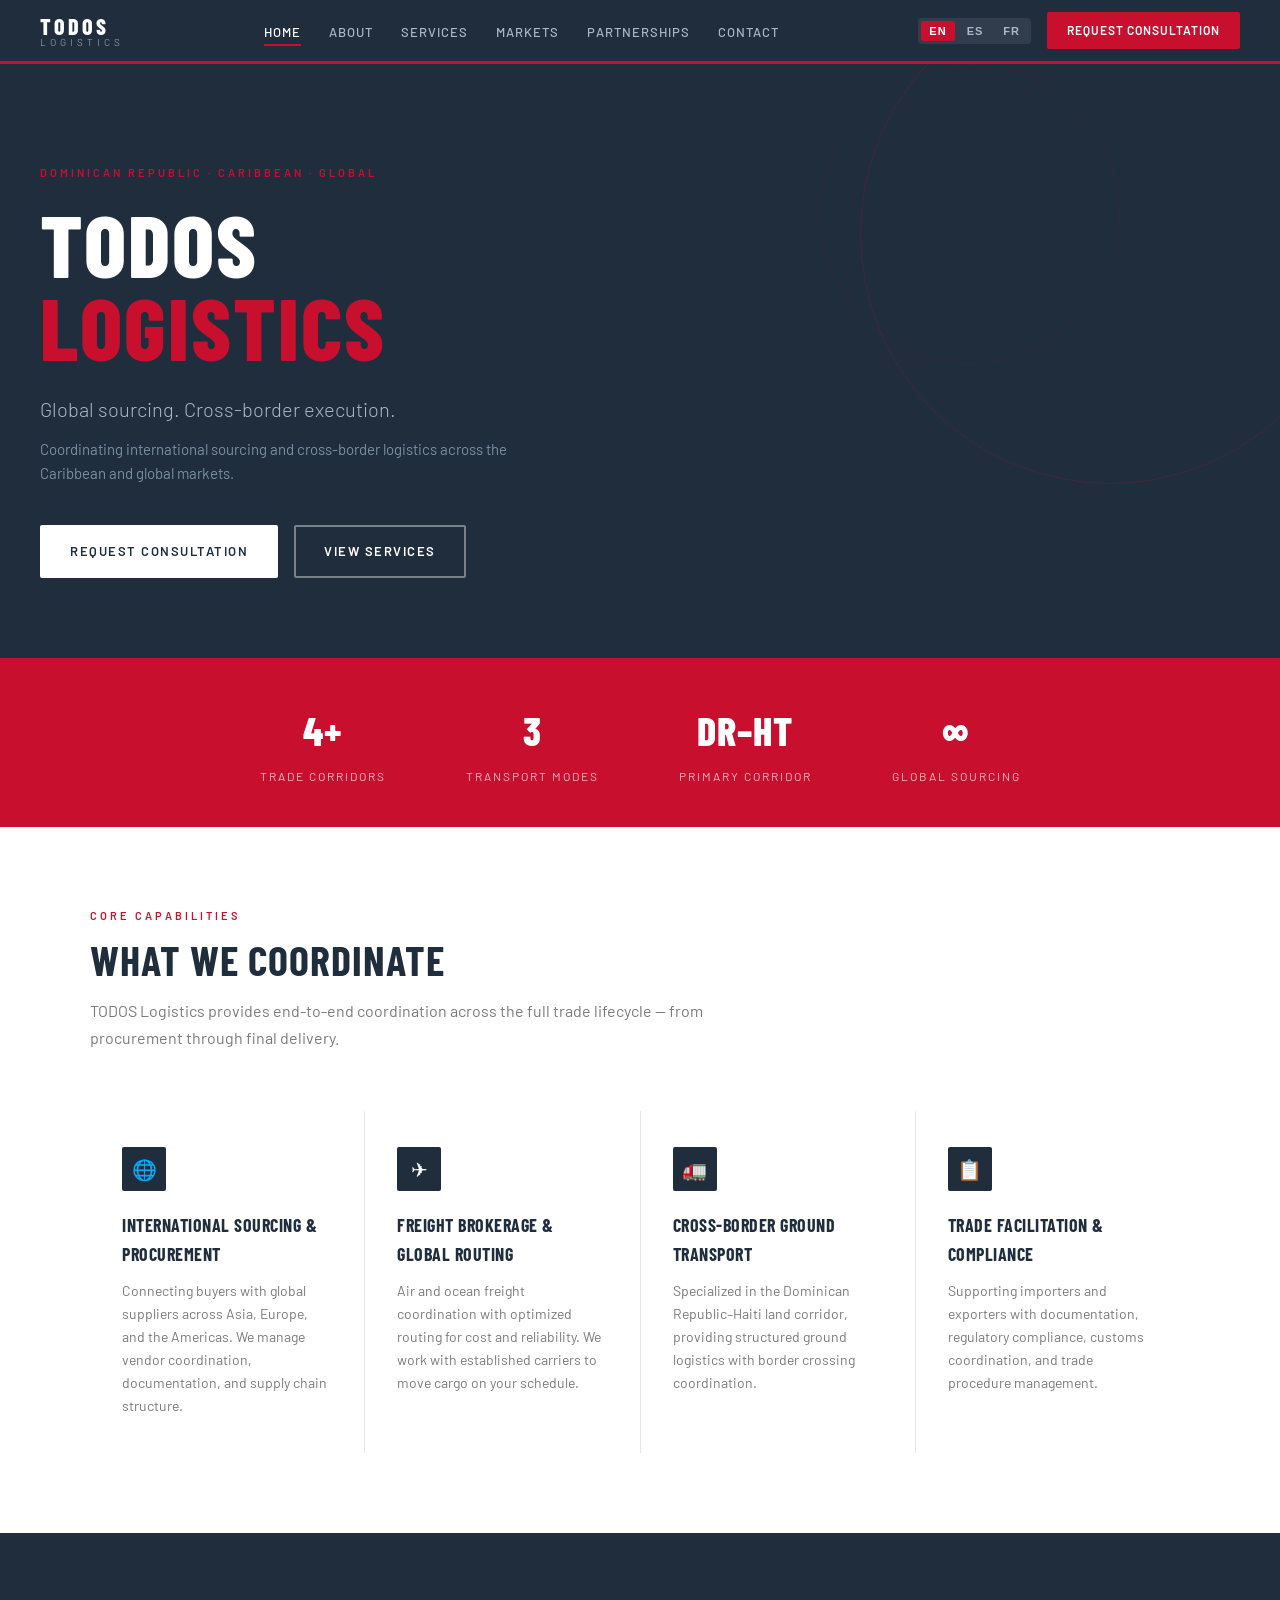
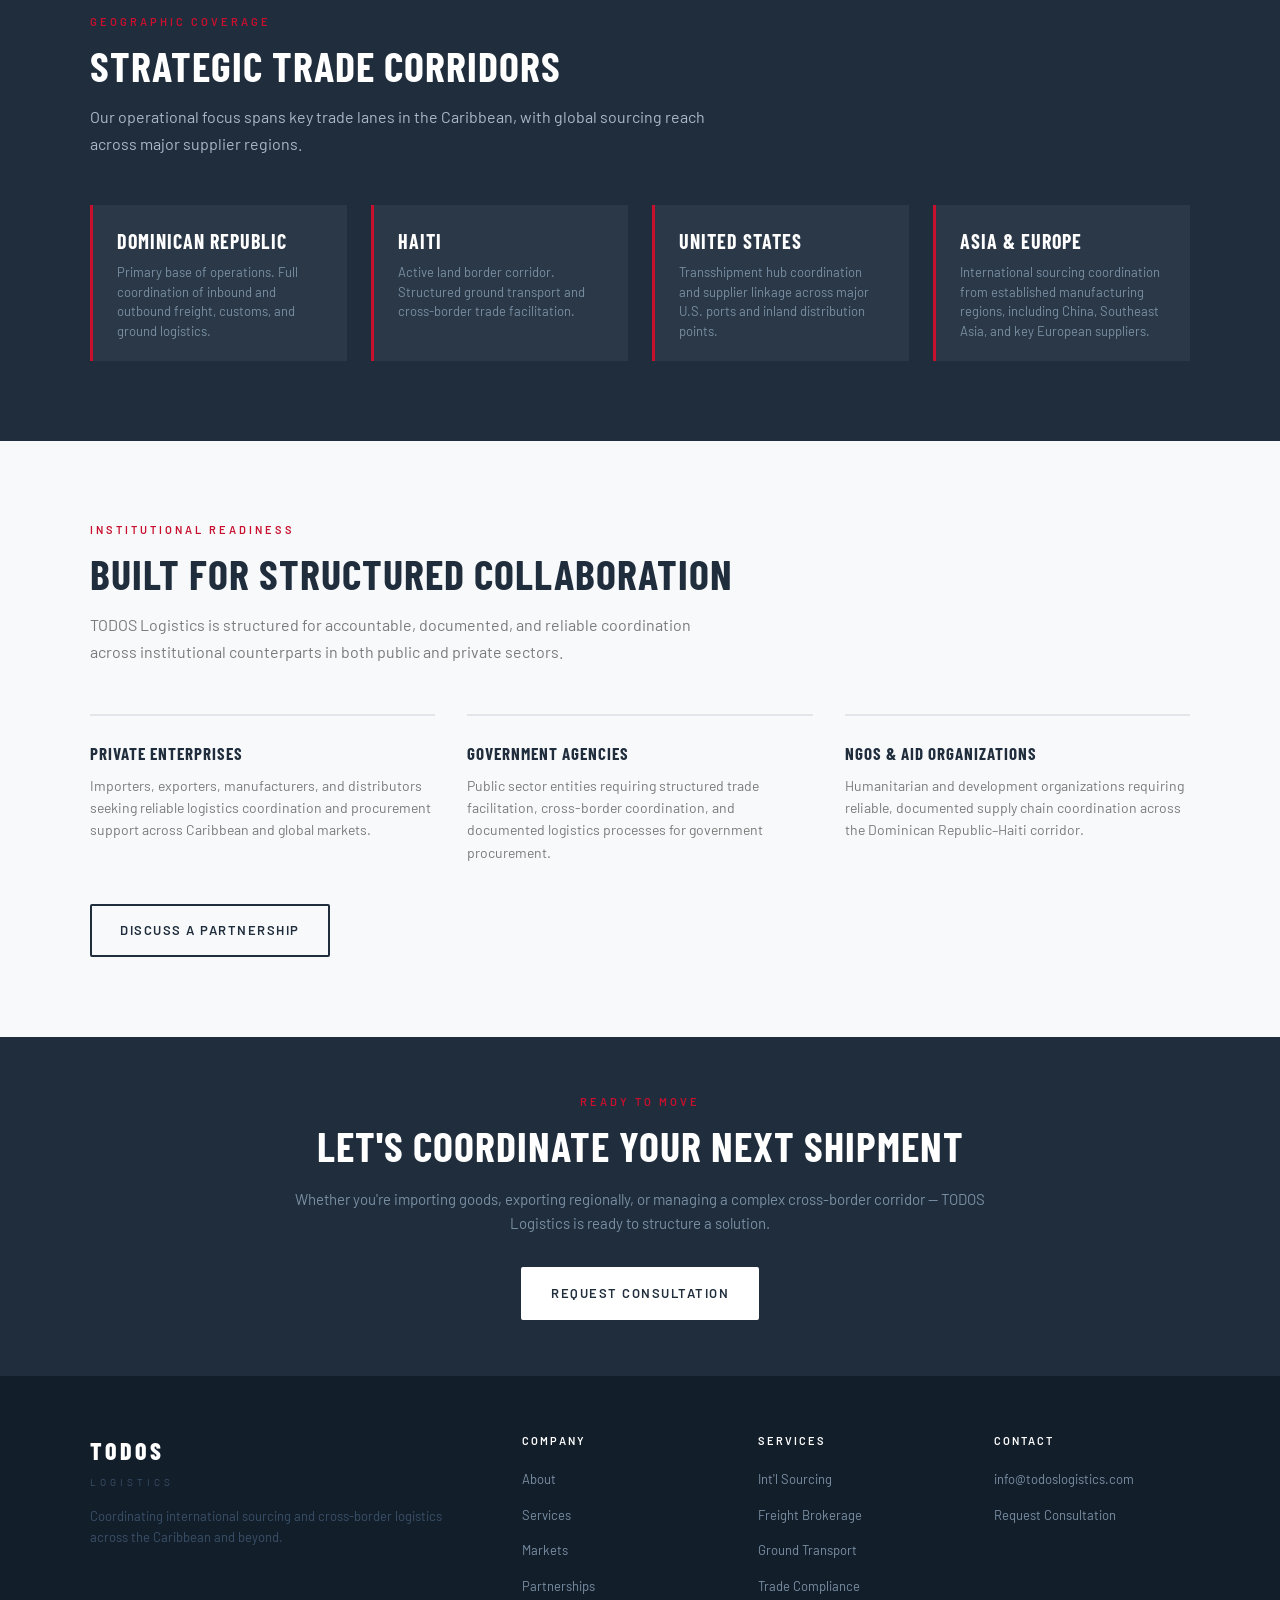
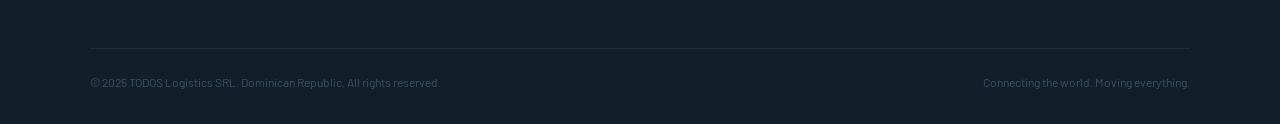
==== index.html @ d88bd81a "create index file v1 version 1 of the website, no media or images yet. pending logo and more." ====
<!DOCTYPE html>
<html lang="en">
<head>
  <meta charset="UTF-8" />
  <meta name="viewport" content="width=device-width, initial-scale=1.0" />
  <title>TODOS Logistics – Caribbean & International Trade Coordination</title>
  <meta name="description" content="TODOS Logistics coordinates international sourcing and cross-border logistics to keep trade moving across the Caribbean and beyond. Dominican Republic, Haiti, USA." />
  <meta name="keywords" content="Caribbean logistics, Dominican Republic logistics, DR Haiti logistics, cross-border trade Caribbean, international sourcing Caribbean, freight brokerage Dominican Republic" />
  <link rel="preconnect" href="https://fonts.googleapis.com" />
  <link href="https://fonts.googleapis.com/css2?family=Barlow:wght@300;400;500;600&family=Barlow+Condensed:wght@600;700;800&display=swap" rel="stylesheet" />
  <style>
    *, *::before, *::after { box-sizing: border-box; margin: 0; padding: 0; }

    :root {
      --navy: #1F2D3D;
      --red: #C8102E;
      --gray: #7A7A7A;
      --bg: #F8F9FA;
      --white: #ffffff;
      --border: #E2E6EA;
      --navy-light: #2a3c52;
    }

    html { scroll-behavior: smooth; }

    body {
      font-family: 'Barlow', sans-serif;
      font-weight: 400;
      color: var(--navy);
      background: var(--white);
      line-height: 1.6;
    }

    /* ─── NAV ─── */
    nav {
      position: sticky; top: 0; z-index: 1000;
      background: var(--navy);
      display: flex; align-items: center; justify-content: space-between;
      padding: 0 40px;
      height: 64px;
      border-bottom: 3px solid var(--red);
    }

    .nav-logo {
      text-decoration: none;
      display: flex; flex-direction: column; line-height: 1;
    }
    .nav-logo .brand-todos {
      font-family: 'Barlow Condensed', sans-serif;
      font-weight: 800; font-size: 22px;
      color: var(--white); letter-spacing: 3px;
    }
    .nav-logo .brand-logistics {
      font-family: 'Barlow', sans-serif;
      font-weight: 300; font-size: 10px;
      color: #aab8c8; letter-spacing: 4px; text-transform: uppercase;
    }

    .nav-links {
      display: flex; align-items: center; gap: 28px;
      list-style: none;
    }
    .nav-links a {
      color: #aab8c8; text-decoration: none;
      font-size: 13px; font-weight: 500; letter-spacing: 1px; text-transform: uppercase;
      transition: color .2s;
      padding: 4px 0;
      border-bottom: 2px solid transparent;
    }
    .nav-links a:hover, .nav-links a.active { color: var(--white); border-bottom-color: var(--red); }

    .nav-right { display: flex; align-items: center; gap: 16px; }

    .lang-toggle {
      display: flex; gap: 4px; background: rgba(255,255,255,.08);
      border-radius: 4px; padding: 3px;
    }
    .lang-toggle button {
      background: none; border: none; cursor: pointer;
      color: #aab8c8; font-size: 11px; font-weight: 600;
      letter-spacing: 1px; padding: 4px 8px; border-radius: 3px;
      transition: all .2s;
    }
    .lang-toggle button.active { background: var(--red); color: var(--white); }
    .lang-toggle button:hover:not(.active) { color: var(--white); }

    .btn-cta-nav {
      background: var(--red); color: var(--white); border: none; cursor: pointer;
      font-family: 'Barlow', sans-serif; font-weight: 600; font-size: 12px;
      letter-spacing: 1px; text-transform: uppercase;
      padding: 9px 20px; border-radius: 2px;
      text-decoration: none; transition: background .2s;
      white-space: nowrap;
    }
    .btn-cta-nav:hover { background: #a50d25; }

    /* ─── PAGES ─── */
    .page { display: none; }
    .page.active { display: block; }

    /* ─── HERO ─── */
    .hero {
      background: var(--navy);
      color: var(--white);
      padding: 100px 40px;
      position: relative; overflow: hidden;
    }
    .hero::before {
      content: '';
      position: absolute; top: -80px; right: -80px;
      width: 500px; height: 500px;
      border: 1px solid rgba(200,16,46,.2);
      border-radius: 50%;
    }
    .hero::after {
      content: '';
      position: absolute; top: 0; right: 160px;
      width: 300px; height: 300px;
      border: 1px solid rgba(200,16,46,.1);
      border-radius: 50%;
    }
    .hero-inner { max-width: 760px; position: relative; z-index: 1; }
    .hero-eyebrow {
      font-size: 11px; font-weight: 600; letter-spacing: 3px;
      text-transform: uppercase; color: var(--red); margin-bottom: 20px;
    }
    .hero h1 {
      font-family: 'Barlow Condensed', sans-serif;
      font-weight: 800; font-size: clamp(48px, 7vw, 88px);
      line-height: .95; letter-spacing: 2px;
      text-transform: uppercase; margin-bottom: 24px;
    }
    .hero h1 span { color: var(--red); }
    .hero-sub {
      font-size: 20px; font-weight: 300; color: #aab8c8;
      margin-bottom: 12px; max-width: 540px;
    }
    .hero-support { font-size: 15px; color: #7a8fa3; max-width: 500px; margin-bottom: 40px; }
    .hero-btns { display: flex; gap: 16px; flex-wrap: wrap; }

    .btn-primary {
      background: var(--navy); color: var(--white); border: 2px solid var(--navy);
      font-family: 'Barlow', sans-serif; font-weight: 600; font-size: 13px;
      letter-spacing: 1.5px; text-transform: uppercase; padding: 14px 28px;
      border-radius: 2px; text-decoration: none; cursor: pointer;
      transition: all .2s; display: inline-block;
    }
    .btn-primary:hover { background: var(--red); border-color: var(--red); }

    .btn-primary-white {
      background: var(--white); color: var(--navy); border: 2px solid var(--white);
      font-family: 'Barlow', sans-serif; font-weight: 600; font-size: 13px;
      letter-spacing: 1.5px; text-transform: uppercase; padding: 14px 28px;
      border-radius: 2px; text-decoration: none; cursor: pointer;
      transition: all .2s; display: inline-block;
    }
    .btn-primary-white:hover { background: var(--red); border-color: var(--red); color: var(--white); }

    .btn-outline {
      background: transparent; color: var(--white); border: 2px solid rgba(255,255,255,.4);
      font-family: 'Barlow', sans-serif; font-weight: 600; font-size: 13px;
      letter-spacing: 1.5px; text-transform: uppercase; padding: 14px 28px;
      border-radius: 2px; text-decoration: none; cursor: pointer;
      transition: all .2s; display: inline-block;
    }
    .btn-outline:hover { border-color: var(--white); background: rgba(255,255,255,.1); }

    .btn-outline-navy {
      background: transparent; color: var(--navy); border: 2px solid var(--navy);
      font-family: 'Barlow', sans-serif; font-weight: 600; font-size: 13px;
      letter-spacing: 1.5px; text-transform: uppercase; padding: 14px 28px;
      border-radius: 2px; text-decoration: none; cursor: pointer;
      transition: all .2s; display: inline-block;
    }
    .btn-outline-navy:hover { background: var(--navy); color: var(--white); }

    /* ─── SECTION STYLES ─── */
    section { padding: 80px 40px; }
    .section-inner { max-width: 1100px; margin: 0 auto; }

    .section-label {
      font-size: 11px; font-weight: 600; letter-spacing: 3px;
      text-transform: uppercase; color: var(--red); margin-bottom: 12px;
    }
    .section-title {
      font-family: 'Barlow Condensed', sans-serif;
      font-weight: 700; font-size: clamp(28px, 4vw, 42px);
      line-height: 1.05; letter-spacing: 1px; text-transform: uppercase;
      color: var(--navy); margin-bottom: 16px;
    }
    .section-body { font-size: 16px; color: var(--gray); max-width: 620px; line-height: 1.7; }

    .section-bg { background: var(--bg); }
    .section-dark { background: var(--navy); color: var(--white); }
    .section-dark .section-title { color: var(--white); }
    .section-dark .section-body { color: #aab8c8; }

    /* ─── CAPABILITIES GRID ─── */
    .cap-grid {
      display: grid; grid-template-columns: repeat(auto-fit, minmax(240px, 1fr));
      gap: 1px; background: var(--border); margin-top: 60px;
    }
    .cap-card {
      background: var(--white); padding: 36px 32px;
      transition: background .2s;
    }
    .cap-card:hover { background: var(--bg); }
    .cap-icon {
      width: 44px; height: 44px; margin-bottom: 20px;
      display: flex; align-items: center; justify-content: center;
      background: var(--navy); color: var(--white);
      font-size: 20px; border-radius: 2px;
    }
    .cap-title {
      font-family: 'Barlow Condensed', sans-serif;
      font-weight: 700; font-size: 18px; letter-spacing: .5px;
      text-transform: uppercase; color: var(--navy); margin-bottom: 10px;
    }
    .cap-desc { font-size: 14px; color: var(--gray); line-height: 1.65; }

    /* ─── CORRIDORS ─── */
    .corridors-grid {
      display: grid; grid-template-columns: repeat(auto-fit, minmax(200px, 1fr));
      gap: 24px; margin-top: 48px;
    }
    .corridor-card {
      border-left: 3px solid var(--red); padding: 20px 24px;
      background: rgba(255,255,255,.05);
    }
    .corridor-country {
      font-family: 'Barlow Condensed', sans-serif;
      font-weight: 700; font-size: 20px; letter-spacing: 1px;
      text-transform: uppercase; color: var(--white); margin-bottom: 6px;
    }
    .corridor-desc { font-size: 13px; color: #7a8fa3; line-height: 1.5; }

    /* ─── INSTITUTIONAL ─── */
    .inst-grid {
      display: grid; grid-template-columns: repeat(auto-fit, minmax(260px, 1fr));
      gap: 32px; margin-top: 48px;
    }
    .inst-card { border-top: 2px solid var(--border); padding-top: 24px; }
    .inst-type {
      font-family: 'Barlow Condensed', sans-serif;
      font-weight: 700; font-size: 17px; letter-spacing: 1px;
      text-transform: uppercase; color: var(--navy); margin-bottom: 8px;
    }
    .inst-desc { font-size: 14px; color: var(--gray); line-height: 1.6; }

    /* ─── ABOUT ─── */
    .about-hero {
      background: var(--navy); padding: 80px 40px;
    }
    .about-split {
      display: grid; grid-template-columns: 1fr 1fr; gap: 64px;
      align-items: start; max-width: 1100px; margin: 0 auto;
    }
    .about-text { font-size: 16px; color: #aab8c8; line-height: 1.75; }
    .about-text p { margin-bottom: 20px; }
    .about-text strong { color: var(--white); }

    .values-grid {
      display: grid; grid-template-columns: 1fr 1fr; gap: 1px;
      background: var(--border); margin-top: 60px;
    }
    .value-card {
      background: var(--white); padding: 32px;
    }
    .value-num {
      font-family: 'Barlow Condensed', sans-serif;
      font-weight: 800; font-size: 36px; color: var(--red);
      opacity: .4; line-height: 1; margin-bottom: 8px;
    }
    .value-title {
      font-family: 'Barlow Condensed', sans-serif;
      font-weight: 700; font-size: 18px; letter-spacing: .5px;
      text-transform: uppercase; color: var(--navy); margin-bottom: 8px;
    }
    .value-desc { font-size: 14px; color: var(--gray); line-height: 1.6; }

    /* ─── SERVICES ─── */
    .service-block {
      border-top: 1px solid var(--border);
      padding: 56px 0; max-width: 1100px; margin: 0 auto;
    }
    .service-block:first-child { border-top: none; }
    .service-layout { display: grid; grid-template-columns: 1fr 2fr; gap: 64px; align-items: start; }
    .service-num {
      font-family: 'Barlow Condensed', sans-serif;
      font-weight: 800; font-size: 72px; color: var(--red);
      opacity: .15; line-height: 1;
    }
    .service-content .service-title {
      font-family: 'Barlow Condensed', sans-serif;
      font-weight: 700; font-size: 28px; letter-spacing: 1px;
      text-transform: uppercase; color: var(--navy); margin-bottom: 16px;
    }
    .service-content p { font-size: 15px; color: var(--gray); line-height: 1.7; margin-bottom: 16px; }
    .service-features { list-style: none; margin-bottom: 24px; }
    .service-features li {
      font-size: 14px; color: var(--gray); padding: 6px 0;
      border-bottom: 1px solid var(--border); display: flex; align-items: center; gap: 10px;
    }
    .service-features li::before { content: '—'; color: var(--red); font-weight: 700; }

    /* ─── MARKETS ─── */
    .markets-map {
      background: var(--navy); padding: 80px 40px;
    }
    .market-regions {
      display: grid; grid-template-columns: repeat(auto-fit, minmax(220px, 1fr));
      gap: 24px; margin-top: 48px;
    }
    .market-card {
      background: rgba(255,255,255,.06); border: 1px solid rgba(255,255,255,.1);
      padding: 28px; border-radius: 1px;
      border-top: 3px solid var(--red);
    }
    .market-region {
      font-family: 'Barlow Condensed', sans-serif;
      font-weight: 700; font-size: 18px; letter-spacing: 1px;
      text-transform: uppercase; color: var(--white); margin-bottom: 10px;
    }
    .market-detail { font-size: 13px; color: #7a8fa3; line-height: 1.6; }

    /* ─── PARTNERSHIPS ─── */
    .partner-tiers {
      display: grid; grid-template-columns: repeat(auto-fit, minmax(300px, 1fr));
      gap: 32px; margin-top: 48px;
    }
    .partner-card {
      border: 1px solid var(--border); padding: 36px;
      position: relative; overflow: hidden;
      transition: border-color .2s;
    }
    .partner-card:hover { border-color: var(--red); }
    .partner-card::before {
      content: '';
      position: absolute; top: 0; left: 0; right: 0;
      height: 3px; background: var(--red);
    }
    .partner-type {
      font-family: 'Barlow Condensed', sans-serif;
      font-weight: 700; font-size: 22px; letter-spacing: 1px;
      text-transform: uppercase; color: var(--navy); margin-bottom: 12px;
    }
    .partner-desc { font-size: 14px; color: var(--gray); line-height: 1.7; margin-bottom: 20px; }
    .partner-bullets { list-style: none; }
    .partner-bullets li {
      font-size: 13px; color: var(--gray); padding: 5px 0;
      display: flex; align-items: flex-start; gap: 8px;
    }
    .partner-bullets li::before { content: '▸'; color: var(--red); font-size: 10px; margin-top: 4px; }

    /* ─── CONTACT ─── */
    .contact-layout {
      display: grid; grid-template-columns: 1fr 2fr; gap: 64px;
      max-width: 1100px; margin: 0 auto;
    }
    .contact-info { }
    .contact-info-item { margin-bottom: 28px; }
    .contact-info-label {
      font-size: 11px; font-weight: 600; letter-spacing: 2px;
      text-transform: uppercase; color: var(--red); margin-bottom: 4px;
    }
    .contact-info-value { font-size: 15px; color: var(--navy); }

    .contact-form { display: grid; gap: 16px; }
    .form-row { display: grid; grid-template-columns: 1fr 1fr; gap: 16px; }

    .form-group { display: flex; flex-direction: column; gap: 6px; }
    .form-group label {
      font-size: 11px; font-weight: 600; letter-spacing: 1.5px;
      text-transform: uppercase; color: var(--gray);
    }
    .form-group input,
    .form-group select,
    .form-group textarea {
      border: 1px solid var(--border); background: var(--white);
      font-family: 'Barlow', sans-serif; font-size: 15px; color: var(--navy);
      padding: 12px 16px; border-radius: 2px; outline: none;
      transition: border-color .2s;
    }
    .form-group input:focus,
    .form-group select:focus,
    .form-group textarea:focus { border-color: var(--navy); }
    .form-group textarea { resize: vertical; min-height: 120px; }
    .form-group select { cursor: pointer; }

    .form-submit {
      background: var(--navy); color: var(--white); border: 2px solid var(--navy);
      font-family: 'Barlow', sans-serif; font-weight: 600; font-size: 13px;
      letter-spacing: 1.5px; text-transform: uppercase; padding: 14px 32px;
      border-radius: 2px; cursor: pointer; transition: all .2s;
      align-self: start;
    }
    .form-submit:hover { background: var(--red); border-color: var(--red); }

    /* ─── PAGE HERO ─── */
    .page-hero {
      background: var(--navy); padding: 64px 40px 56px;
      border-bottom: 3px solid var(--red);
    }
    .page-hero-inner { max-width: 1100px; margin: 0 auto; }
    .page-hero-eyebrow {
      font-size: 11px; font-weight: 600; letter-spacing: 3px;
      text-transform: uppercase; color: var(--red); margin-bottom: 12px;
    }
    .page-hero h1 {
      font-family: 'Barlow Condensed', sans-serif;
      font-weight: 800; font-size: clamp(36px, 5vw, 64px);
      line-height: 1; letter-spacing: 2px; text-transform: uppercase;
      color: var(--white); margin-bottom: 16px;
    }
    .page-hero p { font-size: 17px; color: #7a8fa3; max-width: 560px; }

    /* ─── FOOTER ─── */
    footer {
      background: #131e2b; color: #7a8fa3;
      padding: 56px 40px 32px;
    }
    .footer-inner {
      max-width: 1100px; margin: 0 auto;
      display: grid; grid-template-columns: 2fr 1fr 1fr 1fr; gap: 40px;
    }
    .footer-brand .brand-todos {
      font-family: 'Barlow Condensed', sans-serif;
      font-weight: 800; font-size: 24px; color: var(--white);
      letter-spacing: 3px; display: block; margin-bottom: 4px;
    }
    .footer-brand .brand-logistics {
      font-size: 10px; letter-spacing: 4px; text-transform: uppercase;
      color: #3a5068; display: block; margin-bottom: 16px;
    }
    .footer-tagline { font-size: 13px; color: #3a5068; line-height: 1.6; }
    .footer-col-title {
      font-size: 11px; font-weight: 600; letter-spacing: 2px;
      text-transform: uppercase; color: var(--white); margin-bottom: 16px;
    }
    .footer-links { list-style: none; }
    .footer-links li { margin-bottom: 10px; }
    .footer-links a {
      font-size: 13px; color: #7a8fa3; text-decoration: none;
      transition: color .2s; cursor: pointer;
    }
    .footer-links a:hover { color: var(--white); }
    .footer-bottom {
      max-width: 1100px; margin: 40px auto 0;
      border-top: 1px solid #1d2d3e; padding-top: 24px;
      display: flex; justify-content: space-between; align-items: center;
      flex-wrap: wrap; gap: 12px;
    }
    .footer-bottom p { font-size: 12px; color: #3a5068; }

    /* ─── MOBILE NAV ─── */
    .mobile-menu-btn {
      display: none; background: none; border: none; cursor: pointer;
      flex-direction: column; gap: 5px; padding: 4px;
    }
    .mobile-menu-btn span {
      display: block; width: 22px; height: 2px; background: var(--white);
      transition: all .2s;
    }

    /* ─── DIVIDER ─── */
    .divider { height: 1px; background: var(--border); }

    /* ─── STAT BAR ─── */
    .stat-bar {
      background: var(--red); padding: 40px;
      display: flex; justify-content: center; gap: 80px; flex-wrap: wrap;
    }
    .stat { text-align: center; }
    .stat-num {
      font-family: 'Barlow Condensed', sans-serif;
      font-weight: 800; font-size: 40px; color: var(--white); letter-spacing: 1px;
      display: block;
    }
    .stat-label { font-size: 12px; letter-spacing: 2px; text-transform: uppercase; color: rgba(255,255,255,.7); }

    /* ─── NOTICE BANNER ─── */
    .notice-banner {
      background: var(--bg); border-left: 3px solid var(--navy);
      padding: 16px 24px; margin-top: 32px;
      font-size: 13px; color: var(--gray);
    }

    @media (max-width: 768px) {
      nav { padding: 0 20px; }
      .nav-links { display: none; }
      .mobile-menu-btn { display: flex; }
      section { padding: 56px 20px; }
      .hero { padding: 72px 20px; }
      .about-split { grid-template-columns: 1fr; gap: 32px; }
      .service-layout { grid-template-columns: 1fr; }
      .service-num { font-size: 40px; }
      .contact-layout { grid-template-columns: 1fr; }
      .form-row { grid-template-columns: 1fr; }
      .footer-inner { grid-template-columns: 1fr 1fr; }
      .values-grid { grid-template-columns: 1fr; }
      .page-hero { padding: 48px 20px 40px; }
      .stat-bar { gap: 40px; padding: 32px 20px; }
      .footer-bottom { flex-direction: column; align-items: flex-start; }
    }
  </style>
</head>
<body>

<!-- ═══ NAV ═══ -->
<nav id="nav">
  <a href="#" class="nav-logo" onclick="goPage('home')">
    <span class="brand-todos" data-i18n="brand_todos">TODOS</span>
    <span class="brand-logistics" data-i18n="brand_logistics">Logistics</span>
  </a>

  <ul class="nav-links">
    <li><a href="#" onclick="goPage('home')" data-i18n="nav_home">Home</a></li>
    <li><a href="#" onclick="goPage('about')" data-i18n="nav_about">About</a></li>
    <li><a href="#" onclick="goPage('services')" data-i18n="nav_services">Services</a></li>
    <li><a href="#" onclick="goPage('markets')" data-i18n="nav_markets">Markets</a></li>
    <li><a href="#" onclick="goPage('partnerships')" data-i18n="nav_partnerships">Partnerships</a></li>
    <li><a href="#" onclick="goPage('contact')" data-i18n="nav_contact">Contact</a></li>
  </ul>

  <div class="nav-right">
    <div class="lang-toggle">
      <button class="active" onclick="setLang('en')">EN</button>
      <button onclick="setLang('es')">ES</button>
      <button onclick="setLang('fr')">FR</button>
    </div>
    <a href="#" class="btn-cta-nav" onclick="goPage('contact')" data-i18n="cta_consult">Request Consultation</a>
    <button class="mobile-menu-btn" onclick="toggleMobile()">
      <span></span><span></span><span></span>
    </button>
  </div>
</nav>

<!-- ═══ HOME PAGE ═══ -->
<div class="page active" id="page-home">

  <!-- Hero -->
  <section class="hero" style="padding-bottom:80px;">
    <div class="hero-inner">
      <p class="hero-eyebrow" data-i18n="hero_eyebrow">Dominican Republic · Caribbean · Global</p>
      <h1>TODOS<br><span>Logistics</span></h1>
      <p class="hero-sub" data-i18n="hero_sub">Global sourcing. Cross-border execution.</p>
      <p class="hero-support" data-i18n="hero_support">Coordinating international sourcing and cross-border logistics across the Caribbean and global markets.</p>
      <div class="hero-btns">
        <a href="#" class="btn-primary-white" onclick="goPage('contact')" data-i18n="cta_consult">Request Consultation</a>
        <a href="#" class="btn-outline" onclick="goPage('services')" data-i18n="cta_services">View Services</a>
      </div>
    </div>
  </section>

  <!-- Stat bar -->
  <div class="stat-bar">
    <div class="stat">
      <span class="stat-num">4+</span>
      <span class="stat-label" data-i18n="stat_corridors">Trade Corridors</span>
    </div>
    <div class="stat">
      <span class="stat-num">3</span>
      <span class="stat-label" data-i18n="stat_modes">Transport Modes</span>
    </div>
    <div class="stat">
      <span class="stat-num">DR–HT</span>
      <span class="stat-label" data-i18n="stat_corridor">Primary Corridor</span>
    </div>
    <div class="stat">
      <span class="stat-num">∞</span>
      <span class="stat-label" data-i18n="stat_global">Global Sourcing</span>
    </div>
  </div>

  <!-- Core Capabilities -->
  <section>
    <div class="section-inner">
      <p class="section-label" data-i18n="cap_label">Core Capabilities</p>
      <h2 class="section-title" data-i18n="cap_title">What We Coordinate</h2>
      <p class="section-body" data-i18n="cap_body">TODOS Logistics provides end-to-end coordination across the full trade lifecycle — from procurement through final delivery.</p>
      <div class="cap-grid">
        <div class="cap-card">
          <div class="cap-icon">🌐</div>
          <p class="cap-title" data-i18n="cap1_title">International Sourcing & Procurement</p>
          <p class="cap-desc" data-i18n="cap1_desc">Connecting buyers with global suppliers across Asia, Europe, and the Americas. We manage vendor coordination, documentation, and supply chain structure.</p>
        </div>
        <div class="cap-card">
          <div class="cap-icon">✈</div>
          <p class="cap-title" data-i18n="cap2_title">Freight Brokerage & Global Routing</p>
          <p class="cap-desc" data-i18n="cap2_desc">Air and ocean freight coordination with optimized routing for cost and reliability. We work with established carriers to move cargo on your schedule.</p>
        </div>
        <div class="cap-card">
          <div class="cap-icon">🚛</div>
          <p class="cap-title" data-i18n="cap3_title">Cross-Border Ground Transport</p>
          <p class="cap-desc" data-i18n="cap3_desc">Specialized in the Dominican Republic–Haiti land corridor, providing structured ground logistics with border crossing coordination.</p>
        </div>
        <div class="cap-card">
          <div class="cap-icon">📋</div>
          <p class="cap-title" data-i18n="cap4_title">Trade Facilitation & Compliance</p>
          <p class="cap-desc" data-i18n="cap4_desc">Supporting importers and exporters with documentation, regulatory compliance, customs coordination, and trade procedure management.</p>
        </div>
      </div>
    </div>
  </section>

  <!-- Trade Corridors -->
  <section class="section-dark">
    <div class="section-inner">
      <p class="section-label" data-i18n="corr_label">Geographic Coverage</p>
      <h2 class="section-title" data-i18n="corr_title">Strategic Trade Corridors</h2>
      <p class="section-body" data-i18n="corr_body">Our operational focus spans key trade lanes in the Caribbean, with global sourcing reach across major supplier regions.</p>
      <div class="corridors-grid">
        <div class="corridor-card">
          <p class="corridor-country" data-i18n="corr1_country">Dominican Republic</p>
          <p class="corridor-desc" data-i18n="corr1_desc">Primary base of operations. Full coordination of inbound and outbound freight, customs, and ground logistics.</p>
        </div>
        <div class="corridor-card">
          <p class="corridor-country" data-i18n="corr2_country">Haiti</p>
          <p class="corridor-desc" data-i18n="corr2_desc">Active land border corridor. Structured ground transport and cross-border trade facilitation.</p>
        </div>
        <div class="corridor-card">
          <p class="corridor-country" data-i18n="corr3_country">United States</p>
          <p class="corridor-desc" data-i18n="corr3_desc">Transshipment hub coordination and supplier linkage across major U.S. ports and inland distribution points.</p>
        </div>
        <div class="corridor-card">
          <p class="corridor-country" data-i18n="corr4_country">Asia & Europe</p>
          <p class="corridor-desc" data-i18n="corr4_desc">International sourcing coordination from established manufacturing regions, including China, Southeast Asia, and key European suppliers.</p>
        </div>
      </div>
    </div>
  </section>

  <!-- Institutional Readiness -->
  <section class="section-bg">
    <div class="section-inner">
      <p class="section-label" data-i18n="inst_label">Institutional Readiness</p>
      <h2 class="section-title" data-i18n="inst_title">Built for Structured Collaboration</h2>
      <p class="section-body" data-i18n="inst_body">TODOS Logistics is structured for accountable, documented, and reliable coordination across institutional counterparts in both public and private sectors.</p>
      <div class="inst-grid">
        <div class="inst-card">
          <p class="inst-type" data-i18n="inst1_type">Private Enterprises</p>
          <p class="inst-desc" data-i18n="inst1_desc">Importers, exporters, manufacturers, and distributors seeking reliable logistics coordination and procurement support across Caribbean and global markets.</p>
        </div>
        <div class="inst-card">
          <p class="inst-type" data-i18n="inst2_type">Government Agencies</p>
          <p class="inst-desc" data-i18n="inst2_desc">Public sector entities requiring structured trade facilitation, cross-border coordination, and documented logistics processes for government procurement.</p>
        </div>
        <div class="inst-card">
          <p class="inst-type" data-i18n="inst3_type">NGOs & Aid Organizations</p>
          <p class="inst-desc" data-i18n="inst3_desc">Humanitarian and development organizations requiring reliable, documented supply chain coordination across the Dominican Republic–Haiti corridor.</p>
        </div>
      </div>
      <div style="margin-top:40px;">
        <a href="#" class="btn-outline-navy" onclick="goPage('partnerships')" data-i18n="cta_partner">Discuss a Partnership</a>
      </div>
    </div>
  </section>

  <!-- CTA Strip -->
  <section style="background:var(--navy); padding:56px 40px;">
    <div style="max-width:700px; margin:0 auto; text-align:center;">
      <p class="section-label" style="text-align:center;" data-i18n="cta_strip_label">Ready to Move</p>
      <h2 class="section-title" style="color:var(--white); text-align:center; margin-bottom:20px;" data-i18n="cta_strip_title">Let's Coordinate Your Next Shipment</h2>
      <p style="color:#7a8fa3; font-size:15px; margin-bottom:32px;" data-i18n="cta_strip_body">Whether you're importing goods, exporting regionally, or managing a complex cross-border corridor — TODOS Logistics is ready to structure a solution.</p>
      <a href="#" class="btn-primary-white" onclick="goPage('contact')" data-i18n="cta_consult">Request Consultation</a>
    </div>
  </section>

</div>

<!-- ═══ ABOUT PAGE ═══ -->
<div class="page" id="page-about">

  <div class="page-hero">
    <div class="page-hero-inner">
      <p class="page-hero-eyebrow" data-i18n="nav_about">About</p>
      <h1 data-i18n="about_h1">A Coordination-First<br>Logistics Company</h1>
      <p data-i18n="about_hero_p">We don't move freight ourselves — we orchestrate the people, systems, and partners that do.</p>
    </div>
  </div>

  <section>
    <div class="about-split">
      <div>
        <p class="section-label" data-i18n="about_mission_label">Our Mission</p>
        <h2 class="section-title" data-i18n="about_mission_title">Connecting Trade. Reducing Friction.</h2>
      </div>
      <div class="about-text" style="color:var(--gray);">
        <p data-i18n="about_p1">TODOS Logistics was founded to address a persistent gap in Caribbean trade: the lack of structured, reliable coordination across complex cross-border supply chains. We operate as a logistics coordination company — not a carrier — focused on bringing discipline, documentation, and accountability to international sourcing and cross-border movement.</p>
        <p data-i18n="about_p2">Our base of operations is the Dominican Republic, positioned at a critical intersection of Caribbean trade. The Dominican Republic–Haiti land corridor represents one of the region's most active — and most complex — cross-border trade routes, and it is where we have developed deep operational expertise.</p>
        <p data-i18n="about_p3">As an asset-light operator, we work with established freight carriers, customs brokers, ground transport providers, and international suppliers. This model allows us to remain agile, cost-effective, and scalable — adapting our service structure to meet the specific requirements of each engagement.</p>
        <p data-i18n="about_p4"><strong>TODOS Logistics is currently registered as an SRL in the Dominican Republic.</strong> We are designed from inception to operate within structured institutional environments, with full documentation and compliance at every stage of the trade process.</p>
      </div>
    </div>
  </section>

  <div class="divider"></div>

  <section class="section-bg">
    <div class="section-inner">
      <p class="section-label" data-i18n="about_diff_label">Our Approach</p>
      <h2 class="section-title" data-i18n="about_diff_title">What Sets Us Apart</h2>
      <div class="values-grid" style="max-width:900px;">
        <div class="value-card">
          <div class="value-num">01</div>
          <p class="value-title" data-i18n="val1_title">Coordination Over Ownership</p>
          <p class="value-desc" data-i18n="val1_desc">Our asset-light model means we invest in relationships and expertise, not equipment. This translates to flexibility and lower overhead for our clients.</p>
        </div>
        <div class="value-card">
          <div class="value-num">02</div>
          <p class="value-title" data-i18n="val2_title">Compliance-First Operations</p>
          <p class="value-desc" data-i18n="val2_desc">Every engagement is built around documented processes, proper regulatory adherence, and transparent reporting — requirements for institutional counterparts.</p>
        </div>
        <div class="value-card">
          <div class="value-num">03</div>
          <p class="value-title" data-i18n="val3_title">Regional Depth</p>
          <p class="value-desc" data-i18n="val3_desc">Our understanding of Caribbean trade dynamics — particularly the DR-Haiti corridor — gives us an operational advantage that general logistics providers lack.</p>
        </div>
        <div class="value-card">
          <div class="value-num">04</div>
          <p class="value-title" data-i18n="val4_title">Institutional Credibility</p>
          <p class="value-desc" data-i18n="val4_desc">Our structure, documentation practices, and operational discipline are designed for engagements with private enterprises, government agencies, and NGOs.</p>
        </div>
      </div>
    </div>
  </section>

</div>

<!-- ═══ SERVICES PAGE ═══ -->
<div class="page" id="page-services">

  <div class="page-hero">
    <div class="page-hero-inner">
      <p class="page-hero-eyebrow" data-i18n="nav_services">Services</p>
      <h1 data-i18n="services_h1">What We Do</h1>
      <p data-i18n="services_hero_p">Four core service areas. One coordinated approach to international trade.</p>
    </div>
  </div>

  <section style="padding-top:0;">
    <div class="service-block">
      <div class="service-layout">
        <div><div class="service-num">01</div></div>
        <div class="service-content">
          <p class="service-title" data-i18n="s1_title">International Sourcing & Procurement Coordination</p>
          <p data-i18n="s1_p1">We connect Caribbean-based importers with vetted international suppliers across Asia, Europe, and North America. Our role is to structure the sourcing process — identifying suppliers, coordinating samples and pricing, managing documentation, and ensuring supplier accountability throughout the procurement lifecycle.</p>
          <p data-i18n="s1_p2">This service is particularly valuable for businesses that lack the in-house infrastructure to manage international supplier relationships directly.</p>
          <ul class="service-features">
            <li data-i18n="s1_f1">Supplier identification and vetting</li>
            <li data-i18n="s1_f2">RFQ coordination and price comparison</li>
            <li data-i18n="s1_f3">Purchase order and contract documentation</li>
            <li data-i18n="s1_f4">Pre-shipment coordination and quality oversight</li>
            <li data-i18n="s1_f5">Import documentation support</li>
          </ul>
          <a href="#" class="btn-outline-navy" onclick="goPage('contact')" data-i18n="cta_inquire">Inquire About This Service</a>
        </div>
      </div>
    </div>

    <div class="service-block">
      <div class="service-layout">
        <div><div class="service-num">02</div></div>
        <div class="service-content">
          <p class="service-title" data-i18n="s2_title">Freight Brokerage & Global Routing</p>
          <p data-i18n="s2_p1">We coordinate air and ocean freight movement through established carrier relationships, selecting the optimal routing, transit time, and cost structure for each shipment. Our role is to manage the logistics coordination layer so our clients can focus on their business — not their supply chain.</p>
          <p data-i18n="s2_p2">We maintain connections to freight providers across key corridors including US–Caribbean, Asia–Caribbean, and intra-Caribbean routes.</p>
          <ul class="service-features">
            <li data-i18n="s2_f1">Ocean freight (FCL and LCL)</li>
            <li data-i18n="s2_f2">Air freight coordination</li>
            <li data-i18n="s2_f3">Rate negotiation and carrier selection</li>
            <li data-i18n="s2_f4">Bill of lading and shipping documentation</li>
            <li data-i18n="s2_f5">Cargo tracking and status reporting</li>
          </ul>
          <a href="#" class="btn-outline-navy" onclick="goPage('contact')" data-i18n="cta_inquire">Inquire About This Service</a>
        </div>
      </div>
    </div>

    <div class="service-block">
      <div class="service-layout">
        <div><div class="service-num">03</div></div>
        <div class="service-content">
          <p class="service-title" data-i18n="s3_title">Cross-Border Ground Transport</p>
          <p data-i18n="s3_p1">The Dominican Republic–Haiti land border corridor is one of the most commercially active — and operationally complex — trade routes in the Caribbean. TODOS Logistics specializes in structured cross-border coordination across this corridor, including ground transport, border documentation, and in-country delivery coordination.</p>
          <p data-i18n="s3_p2">We work with established ground transport operators and border clearing agents to ensure documented, reliable movement of goods.</p>
          <ul class="service-features">
            <li data-i18n="s3_f1">DR–Haiti land border coordination</li>
            <li data-i18n="s3_f2">Ground transport provider management</li>
            <li data-i18n="s3_f3">Border crossing documentation</li>
            <li data-i18n="s3_f4">In-country last-mile coordination</li>
            <li data-i18n="s3_f5">Cargo security and chain-of-custody documentation</li>
          </ul>
          <a href="#" class="btn-outline-navy" onclick="goPage('contact')" data-i18n="cta_inquire">Inquire About This Service</a>
        </div>
      </div>
    </div>

    <div class="service-block">
      <div class="service-layout">
        <div><div class="service-num">04</div></div>
        <div class="service-content">
          <p class="service-title" data-i18n="s4_title">Trade Facilitation & Compliance Support</p>
          <p data-i18n="s4_p1">International trade involves a significant documentation and regulatory burden. We provide coordination support across customs procedures, import/export documentation, and trade compliance — particularly for transactions involving the Dominican Republic and regional trade corridors.</p>
          <p data-i18n="s4_p2">This service is particularly relevant for organizations entering new markets or managing high-volume trade with complex regulatory requirements.</p>
          <ul class="service-features">
            <li data-i18n="s4_f1">Customs documentation coordination</li>
            <li data-i18n="s4_f2">Import/export licensing support</li>
            <li data-i18n="s4_f3">Trade procedure advisory</li>
            <li data-i18n="s4_f4">Certificate of origin and compliance documentation</li>
            <li data-i18n="s4_f5">Regulatory coordination with local customs authorities</li>
          </ul>
          <a href="#" class="btn-outline-navy" onclick="goPage('contact')" data-i18n="cta_inquire">Inquire About This Service</a>
        </div>
      </div>
    </div>
  </section>

</div>

<!-- ═══ MARKETS PAGE ═══ -->
<div class="page" id="page-markets">

  <div class="page-hero">
    <div class="page-hero-inner">
      <p class="page-hero-eyebrow" data-i18n="nav_markets">Markets</p>
      <h1 data-i18n="markets_h1">Where We Operate</h1>
      <p data-i18n="markets_hero_p">Caribbean-centered. Globally connected. Structured for trade across corridors that matter.</p>
    </div>
  </div>

  <section class="section-dark" style="padding-top:72px;">
    <div class="section-inner">
      <p class="section-label" data-i18n="markets_focus_label">Operational Regions</p>
      <h2 class="section-title" data-i18n="markets_focus_title">Trade Corridors & Markets</h2>
      <p class="section-body" data-i18n="markets_focus_body">TODOS Logistics concentrates its coordination capabilities on the Caribbean's most commercially significant trade routes, while maintaining sourcing reach into global manufacturing and supply regions.</p>
      <div class="market-regions">
        <div class="market-card">
          <p class="market-region" data-i18n="m1_region">Dominican Republic</p>
          <p class="market-detail" data-i18n="m1_detail">Primary operational base. The DR serves as our coordination hub for inbound freight, outbound export, and regional distribution. We coordinate across Santo Domingo, Santiago, and key port facilities including Puerto de Haina and Puerto de Caucedo.</p>
        </div>
        <div class="market-card">
          <p class="market-region" data-i18n="m2_region">Haiti</p>
          <p class="market-detail" data-i18n="m2_detail">Active market via the DR–Haiti land border corridor. We coordinate formal trade across the Dajabón–Ouanaminthe and Jimani–Malpasse crossings, supporting both private commercial trade and NGO supply chains.</p>
        </div>
        <div class="market-card">
          <p class="market-region" data-i18n="m3_region">United States</p>
          <p class="market-detail" data-i18n="m3_detail">Key origin and transshipment market for Caribbean imports. We coordinate through Miami, New York/NJ, and other U.S. port gateways for ocean and air freight destined for the Caribbean.</p>
        </div>
        <div class="market-card">
          <p class="market-region" data-i18n="m4_region">Asia Pacific</p>
          <p class="market-detail" data-i18n="m4_detail">Primary sourcing region for manufactured goods. We coordinate procurement from China, Vietnam, South Korea, and other established manufacturing centers across the region.</p>
        </div>
        <div class="market-card">
          <p class="market-region" data-i18n="m5_region">Europe</p>
          <p class="market-detail" data-i18n="m5_detail">Specialized sourcing for industrial goods, equipment, and premium products from European suppliers, with coordination from key ports including Rotterdam, Hamburg, and Barcelona.</p>
        </div>
        <div class="market-card">
          <p class="market-region" data-i18n="m6_region">Caribbean Region</p>
          <p class="market-detail" data-i18n="m6_detail">Intra-Caribbean trade coordination across CARICOM markets and neighboring island nations. We provide connections and coordination for broader regional expansion as client needs evolve.</p>
        </div>
      </div>
    </div>
  </section>

  <section>
    <div class="section-inner">
      <p class="section-label" data-i18n="markets_why_label">Why the Caribbean</p>
      <h2 class="section-title" data-i18n="markets_why_title">A Region With Structural Trade Needs</h2>
      <div class="about-split">
        <div>
          <p style="font-size:16px; color:var(--gray); line-height:1.75; margin-bottom:16px;" data-i18n="markets_why_p1">The Caribbean is heavily import-dependent, with limited domestic manufacturing capacity and strong demand for coordinated logistics infrastructure. Most Caribbean nations rely on external sourcing for a significant portion of their consumable and industrial goods.</p>
          <p style="font-size:16px; color:var(--gray); line-height:1.75;" data-i18n="markets_why_p2">At the same time, cross-border trade — particularly between the Dominican Republic and Haiti — remains one of the region's most commercially active but logistically underserved corridors. This is where TODOS Logistics is positioned to have the greatest impact.</p>
        </div>
        <div>
          <p style="font-size:16px; color:var(--gray); line-height:1.75; margin-bottom:16px;" data-i18n="markets_why_p3">The Dominican Republic's strategic position — at the center of Caribbean shipping lanes, adjacent to Haiti, and well-connected to U.S. and European trade routes — makes it an ideal base for a coordination-focused logistics operator.</p>
          <p style="font-size:16px; color:var(--gray); line-height:1.75;" data-i18n="markets_why_p4">We understand the regulatory environment, the operational challenges, and the institutional requirements of this market in a way that general logistics providers typically do not.</p>
        </div>
      </div>
    </div>
  </section>

</div>

<!-- ═══ PARTNERSHIPS PAGE ═══ -->
<div class="page" id="page-partnerships">

  <div class="page-hero">
    <div class="page-hero-inner">
      <p class="page-hero-eyebrow" data-i18n="nav_partnerships">Partnerships</p>
      <h1 data-i18n="partners_h1">Working With<br>Structured Counterparts</h1>
      <p data-i18n="partners_hero_p">We are built for accountable, documented collaboration with organizations that require reliable logistics coordination.</p>
    </div>
  </div>

  <section>
    <div class="section-inner">
      <p class="section-label" data-i18n="partners_who_label">Who We Work With</p>
      <h2 class="section-title" data-i18n="partners_who_title">Three Institutional Audiences</h2>
      <p class="section-body" style="margin-bottom:0;" data-i18n="partners_who_body">TODOS Logistics is designed to serve organizations across the public, private, and civil society sectors — with a consistent commitment to operational discipline and transparency.</p>
      <div class="partner-tiers">
        <div class="partner-card">
          <p class="partner-type" data-i18n="pt1_type">Private Enterprises</p>
          <p class="partner-desc" data-i18n="pt1_desc">We work with importers, exporters, distributors, and manufacturers who need structured logistics coordination without the overhead of an in-house logistics team.</p>
          <ul class="partner-bullets">
            <li data-i18n="pt1_b1">Caribbean-based importers and distributors</li>
            <li data-i18n="pt1_b2">Manufacturers sourcing from international suppliers</li>
            <li data-i18n="pt1_b3">Exporters accessing Caribbean and regional markets</li>
            <li data-i18n="pt1_b4">Trading companies managing multi-corridor supply chains</li>
          </ul>
        </div>
        <div class="partner-card">
          <p class="partner-type" data-i18n="pt2_type">Government Agencies</p>
          <p class="partner-desc" data-i18n="pt2_desc">We support public sector procurement and logistics coordination with full documentation, compliance, and process transparency required for government engagements.</p>
          <ul class="partner-bullets">
            <li data-i18n="pt2_b1">Government procurement and supply chain offices</li>
            <li data-i18n="pt2_b2">Public sector infrastructure projects requiring international sourcing</li>
            <li data-i18n="pt2_b3">Border management and trade facilitation agencies</li>
            <li data-i18n="pt2_b4">Ministries coordinating cross-border trade policy implementation</li>
          </ul>
        </div>
        <div class="partner-card">
          <p class="partner-type" data-i18n="pt3_type">NGOs & Aid Organizations</p>
          <p class="partner-desc" data-i18n="pt3_desc">Humanitarian and development organizations operating in the Caribbean — particularly in Haiti — require logistics partners who understand the corridor and can deliver with documentation and accountability.</p>
          <ul class="partner-bullets">
            <li data-i18n="pt3_b1">Humanitarian supply chain coordination (DR–Haiti corridor)</li>
            <li data-i18n="pt3_b2">Development program procurement support</li>
            <li data-i18n="pt3_b3">Emergency logistics coordination and routing</li>
            <li data-i18n="pt3_b4">Full chain-of-custody documentation for donor compliance</li>
          </ul>
        </div>
      </div>
    </div>
  </section>

  <section class="section-bg">
    <div class="section-inner" style="text-align:center; max-width:700px; margin:0 auto;">
      <p class="section-label" style="text-align:center;" data-i18n="partners_cta_label">Start a Conversation</p>
      <h2 class="section-title" style="text-align:center; margin-bottom:16px;" data-i18n="partners_cta_title">Ready to Coordinate?</h2>
      <p style="font-size:16px; color:var(--gray); margin-bottom:32px;" data-i18n="partners_cta_body">Whether you represent a private organization, a government agency, or an NGO — we welcome the opportunity to discuss how TODOS Logistics can support your trade and logistics requirements.</p>
      <a href="#" class="btn-primary" onclick="goPage('contact')" data-i18n="cta_consult">Request Consultation</a>
    </div>
  </section>

</div>

<!-- ═══ CONTACT PAGE ═══ -->
<div class="page" id="page-contact">

  <div class="page-hero">
    <div class="page-hero-inner">
      <p class="page-hero-eyebrow" data-i18n="nav_contact">Contact</p>
      <h1 data-i18n="contact_h1">Get in Touch</h1>
      <p data-i18n="contact_hero_p">Ready to discuss your logistics requirements? We respond to all inquiries within one business day.</p>
    </div>
  </div>

  <section>
    <div class="contact-layout">
      <div class="contact-info">
        <p class="section-label" data-i18n="contact_info_label">Contact Information</p>
        <h2 class="section-title" style="margin-bottom:32px; font-size:28px;" data-i18n="contact_info_title">TODOS Logistics</h2>

        <div class="contact-info-item">
          <p class="contact-info-label" data-i18n="contact_email_label">Email</p>
          <p class="contact-info-value"><a href="mailto:info@todoslogistics.com" style="color:var(--navy); text-decoration:none;">info@todoslogistics.com</a></p>
        </div>
        <div class="contact-info-item">
          <p class="contact-info-label" data-i18n="contact_entity_label">Entity</p>
          <p class="contact-info-value" data-i18n="contact_entity_val">Dominican Republic (SRL)</p>
        </div>
        <div class="contact-info-item">
          <p class="contact-info-label" data-i18n="contact_ops_label">Primary Operations</p>
          <p class="contact-info-value" data-i18n="contact_ops_val">Dominican Republic · Haiti Corridor · Caribbean</p>
        </div>
        <div class="contact-info-item">
          <p class="contact-info-label" data-i18n="contact_response_label">Response Time</p>
          <p class="contact-info-value" data-i18n="contact_response_val">Within 1 business day</p>
        </div>

        <div class="notice-banner" data-i18n="contact_notice">
          All inquiries are handled confidentially. We do not share client information with third parties.
        </div>
      </div>

      <div>
        <p class="section-label" data-i18n="contact_form_label">Consultation Request</p>
        <form class="contact-form" onsubmit="handleSubmit(event)">
          <div class="form-row">
            <div class="form-group">
              <label data-i18n="form_name">Full Name</label>
              <input type="text" placeholder="John Doe" required />
            </div>
            <div class="form-group">
              <label data-i18n="form_org">Organization</label>
              <input type="text" placeholder="Company or Agency Name" />
            </div>
          </div>
          <div class="form-row">
            <div class="form-group">
              <label data-i18n="form_email">Email Address</label>
              <input type="email" placeholder="you@organization.com" required />
            </div>
            <div class="form-group">
              <label data-i18n="form_phone">Phone Number</label>
              <input type="tel" placeholder="+1 (809) 000-0000" />
            </div>
          </div>
          <div class="form-group">
            <label data-i18n="form_service">Service Needed</label>
            <select>
              <option value="" data-i18n="form_service_default">Select a service...</option>
              <option value="sourcing" data-i18n="form_s1">International Sourcing & Procurement</option>
              <option value="freight" data-i18n="form_s2">Freight Brokerage & Global Routing</option>
              <option value="ground" data-i18n="form_s3">Cross-Border Ground Transport</option>
              <option value="compliance" data-i18n="form_s4">Trade Facilitation & Compliance</option>
              <option value="multiple" data-i18n="form_s5">Multiple Services</option>
              <option value="other" data-i18n="form_s6">Other / Not Sure</option>
            </select>
          </div>
          <div class="form-group">
            <label data-i18n="form_message">Message</label>
            <textarea placeholder="Please describe your logistics requirements, trade corridor, cargo type, or any relevant details..." data-i18n-placeholder="form_message_ph"></textarea>
          </div>
          <button type="submit" class="form-submit" data-i18n="form_submit">Send Inquiry →</button>
        </form>
        <div id="form-success" style="display:none; background:var(--bg); border-left:3px solid var(--navy); padding:20px 24px; margin-top:16px; font-size:14px; color:var(--navy);" data-i18n="form_success">
          Thank you for your inquiry. A TODOS Logistics representative will respond within one business day.
        </div>
      </div>
    </div>
  </section>

</div>

<!-- ═══ FOOTER ═══ -->
<footer>
  <div class="footer-inner">
    <div class="footer-brand">
      <span class="brand-todos">TODOS</span>
      <span class="brand-logistics">Logistics</span>
      <p class="footer-tagline" data-i18n="footer_tagline">Coordinating international sourcing and cross-border logistics across the Caribbean and beyond.</p>
    </div>
    <div>
      <p class="footer-col-title" data-i18n="footer_company">Company</p>
      <ul class="footer-links">
        <li><a onclick="goPage('about')" data-i18n="nav_about">About</a></li>
        <li><a onclick="goPage('services')" data-i18n="nav_services">Services</a></li>
        <li><a onclick="goPage('markets')" data-i18n="nav_markets">Markets</a></li>
        <li><a onclick="goPage('partnerships')" data-i18n="nav_partnerships">Partnerships</a></li>
      </ul>
    </div>
    <div>
      <p class="footer-col-title" data-i18n="footer_services">Services</p>
      <ul class="footer-links">
        <li><a onclick="goPage('services')" data-i18n="cap1_title_short">Int'l Sourcing</a></li>
        <li><a onclick="goPage('services')" data-i18n="cap2_title_short">Freight Brokerage</a></li>
        <li><a onclick="goPage('services')" data-i18n="cap3_title_short">Ground Transport</a></li>
        <li><a onclick="goPage('services')" data-i18n="cap4_title_short">Trade Compliance</a></li>
      </ul>
    </div>
    <div>
      <p class="footer-col-title" data-i18n="footer_contact">Contact</p>
      <ul class="footer-links">
        <li><a href="mailto:info@todoslogistics.com">info@todoslogistics.com</a></li>
        <li><a onclick="goPage('contact')" data-i18n="cta_consult">Request Consultation</a></li>
      </ul>
    </div>
  </div>
  <div class="footer-bottom">
    <p data-i18n="footer_copy">© 2025 TODOS Logistics SRL. Dominican Republic. All rights reserved.</p>
    <p data-i18n="footer_tagline_short">Connecting the world. Moving everything.</p>
  </div>
</footer>

<script>
  // ─── i18n ───
  const translations = {
    en: {
      brand_todos: 'TODOS', brand_logistics: 'LOGISTICS',
      nav_home: 'Home', nav_about: 'About', nav_services: 'Services',
      nav_markets: 'Markets', nav_partnerships: 'Partnerships', nav_contact: 'Contact',
      cta_consult: 'Request Consultation', cta_services: 'View Services', cta_partner: 'Discuss a Partnership', cta_inquire: 'Inquire About This Service',
      hero_eyebrow: 'Dominican Republic · Caribbean · Global',
      hero_sub: 'Global sourcing. Cross-border execution.',
      hero_support: 'Coordinating international sourcing and cross-border logistics across the Caribbean and global markets.',
      stat_corridors: 'Trade Corridors', stat_modes: 'Transport Modes', stat_corridor: 'Primary Corridor', stat_global: 'Global Sourcing',
      cap_label: 'Core Capabilities', cap_title: 'What We Coordinate',
      cap_body: 'TODOS Logistics provides end-to-end coordination across the full trade lifecycle — from procurement through final delivery.',
      cap1_title: 'International Sourcing & Procurement', cap1_title_short: "Int'l Sourcing",
      cap1_desc: 'Connecting buyers with global suppliers across Asia, Europe, and the Americas. We manage vendor coordination, documentation, and supply chain structure.',
      cap2_title: 'Freight Brokerage & Global Routing', cap2_title_short: 'Freight Brokerage',
      cap2_desc: 'Air and ocean freight coordination with optimized routing for cost and reliability. We work with established carriers to move cargo on your schedule.',
      cap3_title: 'Cross-Border Ground Transport', cap3_title_short: 'Ground Transport',
      cap3_desc: 'Specialized in the Dominican Republic–Haiti land corridor, providing structured ground logistics with border crossing coordination.',
      cap4_title: 'Trade Facilitation & Compliance', cap4_title_short: 'Trade Compliance',
      cap4_desc: 'Supporting importers and exporters with documentation, regulatory compliance, customs coordination, and trade procedure management.',
      corr_label: 'Geographic Coverage', corr_title: 'Strategic Trade Corridors',
      corr_body: 'Our operational focus spans key trade lanes in the Caribbean, with global sourcing reach across major supplier regions.',
      corr1_country: 'Dominican Republic', corr1_desc: 'Primary base of operations. Full coordination of inbound and outbound freight, customs, and ground logistics.',
      corr2_country: 'Haiti', corr2_desc: 'Active land border corridor. Structured ground transport and cross-border trade facilitation.',
      corr3_country: 'United States', corr3_desc: 'Transshipment hub coordination and supplier linkage across major U.S. ports and inland distribution points.',
      corr4_country: 'Asia & Europe', corr4_desc: 'International sourcing coordination from established manufacturing regions, including China, Southeast Asia, and key European suppliers.',
      inst_label: 'Institutional Readiness', inst_title: 'Built for Structured Collaboration',
      inst_body: 'TODOS Logistics is structured for accountable, documented, and reliable coordination across institutional counterparts in both public and private sectors.',
      inst1_type: 'Private Enterprises', inst1_desc: 'Importers, exporters, manufacturers, and distributors seeking reliable logistics coordination and procurement support across Caribbean and global markets.',
      inst2_type: 'Government Agencies', inst2_desc: 'Public sector entities requiring structured trade facilitation, cross-border coordination, and documented logistics processes for government procurement.',
      inst3_type: 'NGOs & Aid Organizations', inst3_desc: 'Humanitarian and development organizations requiring reliable, documented supply chain coordination across the Dominican Republic–Haiti corridor.',
      cta_strip_label: 'Ready to Move', cta_strip_title: "Let's Coordinate Your Next Shipment",
      cta_strip_body: 'Whether you\'re importing goods, exporting regionally, or managing a complex cross-border corridor — TODOS Logistics is ready to structure a solution.',
      about_h1: 'A Coordination-First Logistics Company',
      about_hero_p: "We don't move freight ourselves — we orchestrate the people, systems, and partners that do.",
      about_mission_label: 'Our Mission', about_mission_title: 'Connecting Trade. Reducing Friction.',
      about_p1: 'TODOS Logistics was founded to address a persistent gap in Caribbean trade: the lack of structured, reliable coordination across complex cross-border supply chains. We operate as a logistics coordination company — not a carrier — focused on bringing discipline, documentation, and accountability to international sourcing and cross-border movement.',
      about_p2: 'Our base of operations is the Dominican Republic, positioned at a critical intersection of Caribbean trade. The Dominican Republic–Haiti land corridor represents one of the region\'s most active — and most complex — cross-border trade routes, and it is where we have developed deep operational expertise.',
      about_p3: 'As an asset-light operator, we work with established freight carriers, customs brokers, ground transport providers, and international suppliers. This model allows us to remain agile, cost-effective, and scalable — adapting our service structure to meet the specific requirements of each engagement.',
      about_p4: 'TODOS Logistics is currently registered as an SRL in the Dominican Republic. We are designed from inception to operate within structured institutional environments, with full documentation and compliance at every stage of the trade process.',
      about_diff_label: 'Our Approach', about_diff_title: 'What Sets Us Apart',
      val1_title: 'Coordination Over Ownership', val1_desc: "Our asset-light model means we invest in relationships and expertise, not equipment. This translates to flexibility and lower overhead for our clients.",
      val2_title: 'Compliance-First Operations', val2_desc: 'Every engagement is built around documented processes, proper regulatory adherence, and transparent reporting — requirements for institutional counterparts.',
      val3_title: 'Regional Depth', val3_desc: 'Our understanding of Caribbean trade dynamics — particularly the DR-Haiti corridor — gives us an operational advantage that general logistics providers lack.',
      val4_title: 'Institutional Credibility', val4_desc: 'Our structure, documentation practices, and operational discipline are designed for engagements with private enterprises, government agencies, and NGOs.',
      services_h1: 'What We Do', services_hero_p: 'Four core service areas. One coordinated approach to international trade.',
      s1_title: 'International Sourcing & Procurement Coordination',
      s1_p1: 'We connect Caribbean-based importers with vetted international suppliers across Asia, Europe, and North America. Our role is to structure the sourcing process — identifying suppliers, coordinating samples and pricing, managing documentation, and ensuring supplier accountability throughout the procurement lifecycle.',
      s1_p2: 'This service is particularly valuable for businesses that lack the in-house infrastructure to manage international supplier relationships directly.',
      s1_f1: 'Supplier identification and vetting', s1_f2: 'RFQ coordination and price comparison', s1_f3: 'Purchase order and contract documentation', s1_f4: 'Pre-shipment coordination and quality oversight', s1_f5: 'Import documentation support',
      s2_title: 'Freight Brokerage & Global Routing',
      s2_p1: 'We coordinate air and ocean freight movement through established carrier relationships, selecting the optimal routing, transit time, and cost structure for each shipment. Our role is to manage the logistics coordination layer so our clients can focus on their business — not their supply chain.',
      s2_p2: 'We maintain connections to freight providers across key corridors including US–Caribbean, Asia–Caribbean, and intra-Caribbean routes.',
      s2_f1: 'Ocean freight (FCL and LCL)', s2_f2: 'Air freight coordination', s2_f3: 'Rate negotiation and carrier selection', s2_f4: 'Bill of lading and shipping documentation', s2_f5: 'Cargo tracking and status reporting',
      s3_title: 'Cross-Border Ground Transport',
      s3_p1: 'The Dominican Republic–Haiti land border corridor is one of the most commercially active — and operationally complex — trade routes in the Caribbean. TODOS Logistics specializes in structured cross-border coordination across this corridor, including ground transport, border documentation, and in-country delivery coordination.',
      s3_p2: 'We work with established ground transport operators and border clearing agents to ensure documented, reliable movement of goods.',
      s3_f1: 'DR–Haiti land border coordination', s3_f2: 'Ground transport provider management', s3_f3: 'Border crossing documentation', s3_f4: 'In-country last-mile coordination', s3_f5: 'Cargo security and chain-of-custody documentation',
      s4_title: 'Trade Facilitation & Compliance Support',
      s4_p1: 'International trade involves a significant documentation and regulatory burden. We provide coordination support across customs procedures, import/export documentation, and trade compliance — particularly for transactions involving the Dominican Republic and regional trade corridors.',
      s4_p2: 'This service is particularly relevant for organizations entering new markets or managing high-volume trade with complex regulatory requirements.',
      s4_f1: 'Customs documentation coordination', s4_f2: 'Import/export licensing support', s4_f3: 'Trade procedure advisory', s4_f4: 'Certificate of origin and compliance documentation', s4_f5: 'Regulatory coordination with local customs authorities',
      markets_h1: 'Where We Operate', markets_hero_p: 'Caribbean-centered. Globally connected. Structured for trade across corridors that matter.',
      markets_focus_label: 'Operational Regions', markets_focus_title: 'Trade Corridors & Markets',
      markets_focus_body: "TODOS Logistics concentrates its coordination capabilities on the Caribbean's most commercially significant trade routes, while maintaining sourcing reach into global manufacturing and supply regions.",
      m1_region: 'Dominican Republic', m1_detail: 'Primary operational base. The DR serves as our coordination hub for inbound freight, outbound export, and regional distribution. We coordinate across Santo Domingo, Santiago, and key port facilities including Puerto de Haina and Puerto de Caucedo.',
      m2_region: 'Haiti', m2_detail: 'Active market via the DR–Haiti land border corridor. We coordinate formal trade across the Dajabón–Ouanaminthe and Jimani–Malpasse crossings, supporting both private commercial trade and NGO supply chains.',
      m3_region: 'United States', m3_detail: 'Key origin and transshipment market for Caribbean imports. We coordinate through Miami, New York/NJ, and other U.S. port gateways for ocean and air freight destined for the Caribbean.',
      m4_region: 'Asia Pacific', m4_detail: 'Primary sourcing region for manufactured goods. We coordinate procurement from China, Vietnam, South Korea, and other established manufacturing centers across the region.',
      m5_region: 'Europe', m5_detail: 'Specialized sourcing for industrial goods, equipment, and premium products from European suppliers, with coordination from key ports including Rotterdam, Hamburg, and Barcelona.',
      m6_region: 'Caribbean Region', m6_detail: 'Intra-Caribbean trade coordination across CARICOM markets and neighboring island nations. We provide connections and coordination for broader regional expansion as client needs evolve.',
      markets_why_label: 'Why the Caribbean', markets_why_title: 'A Region With Structural Trade Needs',
      markets_why_p1: 'The Caribbean is heavily import-dependent, with limited domestic manufacturing capacity and strong demand for coordinated logistics infrastructure. Most Caribbean nations rely on external sourcing for a significant portion of their consumable and industrial goods.',
      markets_why_p2: 'At the same time, cross-border trade — particularly between the Dominican Republic and Haiti — remains one of the region\'s most commercially active but logistically underserved corridors. This is where TODOS Logistics is positioned to have the greatest impact.',
      markets_why_p3: "The Dominican Republic's strategic position — at the center of Caribbean shipping lanes, adjacent to Haiti, and well-connected to U.S. and European trade routes — makes it an ideal base for a coordination-focused logistics operator.",
      markets_why_p4: 'We understand the regulatory environment, the operational challenges, and the institutional requirements of this market in a way that general logistics providers typically do not.',
      partners_h1: 'Working With Structured Counterparts', partners_hero_p: 'We are built for accountable, documented collaboration with organizations that require reliable logistics coordination.',
      partners_who_label: 'Who We Work With', partners_who_title: 'Three Institutional Audiences',
      partners_who_body: 'TODOS Logistics is designed to serve organizations across the public, private, and civil society sectors — with a consistent commitment to operational discipline and transparency.',
      pt1_type: 'Private Enterprises', pt1_desc: 'We work with importers, exporters, distributors, and manufacturers who need structured logistics coordination without the overhead of an in-house logistics team.',
      pt1_b1: 'Caribbean-based importers and distributors', pt1_b2: 'Manufacturers sourcing from international suppliers', pt1_b3: 'Exporters accessing Caribbean and regional markets', pt1_b4: 'Trading companies managing multi-corridor supply chains',
      pt2_type: 'Government Agencies', pt2_desc: 'We support public sector procurement and logistics coordination with full documentation, compliance, and process transparency required for government engagements.',
      pt2_b1: 'Government procurement and supply chain offices', pt2_b2: 'Public sector infrastructure projects requiring international sourcing', pt2_b3: 'Border management and trade facilitation agencies', pt2_b4: 'Ministries coordinating cross-border trade policy implementation',
      pt3_type: 'NGOs & Aid Organizations', pt3_desc: 'Humanitarian and development organizations operating in the Caribbean — particularly in Haiti — require logistics partners who understand the corridor and can deliver with documentation and accountability.',
      pt3_b1: 'Humanitarian supply chain coordination (DR–Haiti corridor)', pt3_b2: 'Development program procurement support', pt3_b3: 'Emergency logistics coordination and routing', pt3_b4: 'Full chain-of-custody documentation for donor compliance',
      partners_cta_label: 'Start a Conversation', partners_cta_title: 'Ready to Coordinate?',
      partners_cta_body: 'Whether you represent a private organization, a government agency, or an NGO — we welcome the opportunity to discuss how TODOS Logistics can support your trade and logistics requirements.',
      contact_h1: 'Get in Touch', contact_hero_p: 'Ready to discuss your logistics requirements? We respond to all inquiries within one business day.',
      contact_info_label: 'Contact Information', contact_info_title: 'TODOS Logistics',
      contact_email_label: 'Email', contact_entity_label: 'Entity', contact_entity_val: 'Dominican Republic (SRL)',
      contact_ops_label: 'Primary Operations', contact_ops_val: 'Dominican Republic · Haiti Corridor · Caribbean',
      contact_response_label: 'Response Time', contact_response_val: 'Within 1 business day',
      contact_notice: 'All inquiries are handled confidentially. We do not share client information with third parties.',
      contact_form_label: 'Consultation Request',
      form_name: 'Full Name', form_org: 'Organization', form_email: 'Email Address', form_phone: 'Phone Number',
      form_service: 'Service Needed', form_service_default: 'Select a service...',
      form_s1: 'International Sourcing & Procurement', form_s2: 'Freight Brokerage & Global Routing',
      form_s3: 'Cross-Border Ground Transport', form_s4: 'Trade Facilitation & Compliance',
      form_s5: 'Multiple Services', form_s6: 'Other / Not Sure',
      form_message: 'Message', form_submit: 'Send Inquiry →',
      form_success: 'Thank you for your inquiry. A TODOS Logistics representative will respond within one business day.',
      footer_tagline: 'Coordinating international sourcing and cross-border logistics across the Caribbean and beyond.',
      footer_company: 'Company', footer_services: 'Services', footer_contact: 'Contact',
      footer_copy: '© 2025 TODOS Logistics SRL. Dominican Republic. All rights reserved.',
      footer_tagline_short: 'Connecting the world. Moving everything.'
    },
    es: {
      brand_todos: 'TODOS', brand_logistics: 'LOGISTICS',
      nav_home: 'Inicio', nav_about: 'Nosotros', nav_services: 'Servicios',
      nav_markets: 'Mercados', nav_partnerships: 'Alianzas', nav_contact: 'Contacto',
      cta_consult: 'Solicitar Consulta', cta_services: 'Ver Servicios', cta_partner: 'Explorar Alianza', cta_inquire: 'Consultar Sobre Este Servicio',
      hero_eyebrow: 'República Dominicana · Caribe · Global',
      hero_sub: 'Abastecimiento global. Ejecución transfronteriza.',
      hero_support: 'Coordinamos el abastecimiento internacional y la logística transfronteriza en el Caribe y mercados globales.',
      stat_corridors: 'Corredores Comerciales', stat_modes: 'Modos de Transporte', stat_corridor: 'Corredor Principal', stat_global: 'Abastecimiento Global',
      cap_label: 'Capacidades Principales', cap_title: 'Lo Que Coordinamos',
      cap_body: 'TODOS Logistics ofrece coordinación integral en todo el ciclo comercial — desde la adquisición hasta la entrega final.',
      cap1_title: 'Abastecimiento y Adquisición Internacional', cap1_title_short: 'Abastecimiento Int\'l',
      cap1_desc: 'Conectamos compradores con proveedores globales en Asia, Europa y América. Gestionamos la coordinación de vendedores, documentación y estructura de la cadena de suministro.',
      cap2_title: 'Correduría de Carga y Rutas Globales', cap2_title_short: 'Correduría de Carga',
      cap2_desc: 'Coordinación de carga aérea y marítima con rutas optimizadas para costo y confiabilidad. Trabajamos con transportistas establecidos.',
      cap3_title: 'Transporte Terrestre Transfronterizo', cap3_title_short: 'Transporte Terrestre',
      cap3_desc: 'Especializados en el corredor terrestre República Dominicana–Haití, con logística estructurada y coordinación de cruce fronterizo.',
      cap4_title: 'Facilitación Comercial y Cumplimiento', cap4_title_short: 'Cumplimiento Comercial',
      cap4_desc: 'Apoyamos a importadores y exportadores con documentación, cumplimiento normativo, coordinación aduanera y gestión de procedimientos comerciales.',
      corr_label: 'Cobertura Geográfica', corr_title: 'Corredores Comerciales Estratégicos',
      corr_body: 'Nuestro enfoque operativo abarca los principales corredores comerciales del Caribe, con alcance global de abastecimiento.',
      corr1_country: 'República Dominicana', corr1_desc: 'Base principal de operaciones. Coordinación completa de carga entrante y saliente, aduanas y logística terrestre.',
      corr2_country: 'Haití', corr2_desc: 'Corredor fronterizo terrestre activo. Transporte terrestre estructurado y facilitación del comercio transfronterizo.',
      corr3_country: 'Estados Unidos', corr3_desc: 'Coordinación de centros de transbordo y enlace con proveedores a través de principales puertos estadounidenses.',
      corr4_country: 'Asia y Europa', corr4_desc: 'Coordinación de abastecimiento internacional desde regiones manufactureras establecidas, incluyendo China, Sudeste Asiático y proveedores europeos clave.',
      inst_label: 'Preparación Institucional', inst_title: 'Diseñados para la Colaboración Estructurada',
      inst_body: 'TODOS Logistics está estructurado para una coordinación responsable, documentada y confiable con contrapartes institucionales en sectores público y privado.',
      inst1_type: 'Empresas Privadas', inst1_desc: 'Importadores, exportadores, fabricantes y distribuidores que buscan coordinación logística confiable y apoyo en adquisiciones.',
      inst2_type: 'Entidades Gubernamentales', inst2_desc: 'Entidades del sector público que requieren facilitación comercial estructurada, coordinación transfronteriza y procesos logísticos documentados.',
      inst3_type: 'ONGs y Organizaciones Humanitarias', inst3_desc: 'Organizaciones humanitarias y de desarrollo que requieren coordinación de cadena de suministro confiable y documentada en el corredor RD–Haití.',
      cta_strip_label: 'Listos para Mover', cta_strip_title: 'Coordinemos Su Próximo Envío',
      cta_strip_body: 'Ya sea que importe mercancía, exporte regionalmente o administre un corredor transfronterizo complejo — TODOS Logistics está listo para estructurar una solución.',
      about_h1: 'Una Empresa de Logística Orientada a la Coordinación',
      about_hero_p: 'No movemos la carga nosotros mismos — orquestamos las personas, sistemas y socios que lo hacen.',
      about_mission_label: 'Nuestra Misión', about_mission_title: 'Conectando el Comercio. Reduciendo la Fricción.',
      about_p1: 'TODOS Logistics fue fundada para abordar una brecha persistente en el comercio caribeño: la falta de coordinación estructurada y confiable en cadenas de suministro transfronterizas complejas.',
      about_p2: 'Nuestra base de operaciones es la República Dominicana, posicionada en una intersección crítica del comercio caribeño. El corredor terrestre RD–Haití representa una de las rutas comerciales transfronterizas más activas y complejas de la región.',
      about_p3: 'Como operador de activos ligeros, trabajamos con transportistas de carga, agentes aduaneros, proveedores de transporte terrestre y proveedores internacionales establecidos. Este modelo nos permite ser ágiles, rentables y escalables.',
      about_p4: 'TODOS Logistics está actualmente registrada como SRL en la República Dominicana. Estamos diseñados desde el inicio para operar dentro de entornos institucionales estructurados, con documentación completa y cumplimiento en cada etapa.',
      about_diff_label: 'Nuestro Enfoque', about_diff_title: 'Lo Que Nos Diferencia',
      val1_title: 'Coordinación Sobre Propiedad', val1_desc: 'Nuestro modelo de activos ligeros significa que invertimos en relaciones y experiencia, no en equipos. Esto se traduce en flexibilidad y menor costo para nuestros clientes.',
      val2_title: 'Operaciones con Cumplimiento Primero', val2_desc: 'Cada compromiso está construido sobre procesos documentados, adherencia regulatoria adecuada e informes transparentes.',
      val3_title: 'Profundidad Regional', val3_desc: 'Nuestra comprensión de las dinámicas comerciales del Caribe — particularmente el corredor RD-Haití — nos da una ventaja operativa que los proveedores de logística general no tienen.',
      val4_title: 'Credibilidad Institucional', val4_desc: 'Nuestra estructura, prácticas de documentación y disciplina operativa están diseñadas para compromisos con empresas privadas, agencias gubernamentales y ONGs.',
      services_h1: 'Lo Que Hacemos', services_hero_p: 'Cuatro áreas de servicio principales. Un enfoque coordinado al comercio internacional.',
      s1_title: 'Abastecimiento y Coordinación de Adquisiciones Internacionales',
      s1_p1: 'Conectamos importadores del Caribe con proveedores internacionales verificados en Asia, Europa y América del Norte. Nuestro rol es estructurar el proceso de abastecimiento.',
      s1_p2: 'Este servicio es particularmente valioso para empresas que carecen de infraestructura interna para gestionar directamente las relaciones con proveedores internacionales.',
      s1_f1: 'Identificación y verificación de proveedores', s1_f2: 'Coordinación de RFQ y comparación de precios', s1_f3: 'Documentación de órdenes de compra y contratos', s1_f4: 'Coordinación pre-envío y supervisión de calidad', s1_f5: 'Apoyo en documentación de importación',
      s2_title: 'Correduría de Carga y Rutas Globales',
      s2_p1: 'Coordinamos el movimiento de carga aérea y marítima a través de relaciones establecidas con transportistas, seleccionando la ruta óptima, tiempo de tránsito y estructura de costos para cada envío.',
      s2_p2: 'Mantenemos conexiones con proveedores de carga en corredores clave incluyendo EEUU–Caribe, Asia–Caribe y rutas intra-caribeñas.',
      s2_f1: 'Carga marítima (FCL y LCL)', s2_f2: 'Coordinación de carga aérea', s2_f3: 'Negociación de tarifas y selección de transportista', s2_f4: 'Conocimiento de embarque y documentación de envío', s2_f5: 'Seguimiento de carga e informes de estado',
      s3_title: 'Transporte Terrestre Transfronterizo',
      s3_p1: 'El corredor fronterizo terrestre RD–Haití es una de las rutas comerciales más activas y operativamente complejas del Caribe. TODOS Logistics se especializa en coordinación transfronteriza estructurada.',
      s3_p2: 'Trabajamos con operadores de transporte terrestre y agentes de despacho fronterizo para garantizar el movimiento documentado y confiable de mercancías.',
      s3_f1: 'Coordinación fronteriza terrestre RD–Haití', s3_f2: 'Gestión de proveedores de transporte terrestre', s3_f3: 'Documentación de cruce fronterizo', s3_f4: 'Coordinación de última milla en el país', s3_f5: 'Documentación de seguridad de carga y cadena de custodia',
      s4_title: 'Facilitación Comercial y Apoyo en Cumplimiento',
      s4_p1: 'El comercio internacional implica una carga significativa de documentación y regulación. Proporcionamos apoyo de coordinación en procedimientos aduaneros, documentación de importación/exportación y cumplimiento comercial.',
      s4_p2: 'Este servicio es particularmente relevante para organizaciones que ingresan a nuevos mercados o gestionan comercio de alto volumen con requisitos regulatorios complejos.',
      s4_f1: 'Coordinación de documentación aduanera', s4_f2: 'Apoyo en licencias de importación/exportación', s4_f3: 'Asesoría en procedimientos comerciales', s4_f4: 'Certificado de origen y documentación de cumplimiento', s4_f5: 'Coordinación regulatoria con autoridades aduaneras locales',
      markets_h1: 'Dónde Operamos', markets_hero_p: 'Centrados en el Caribe. Conectados globalmente. Estructurados para el comercio en los corredores que importan.',
      markets_focus_label: 'Regiones Operativas', markets_focus_title: 'Corredores Comerciales y Mercados',
      markets_focus_body: 'TODOS Logistics concentra sus capacidades de coordinación en las rutas comerciales más significativas del Caribe, manteniendo alcance de abastecimiento en regiones de fabricación global.',
      m1_region: 'República Dominicana', m1_detail: 'Base operativa principal. La RD sirve como nuestro centro de coordinación para carga entrante, exportaciones y distribución regional.',
      m2_region: 'Haití', m2_detail: 'Mercado activo a través del corredor fronterizo terrestre RD–Haití. Coordinamos comercio formal a través de los cruces de Dajabón–Ouanaminthe y Jimani–Malpasse.',
      m3_region: 'Estados Unidos', m3_detail: 'Mercado clave de origen y transbordo para importaciones al Caribe. Coordinamos a través de Miami, Nueva York/NJ y otras puertas de entrada portuarias de EEUU.',
      m4_region: 'Asia Pacífico', m4_detail: 'Región principal de abastecimiento para bienes manufacturados. Coordinamos adquisiciones de China, Vietnam, Corea del Sur y otros centros de fabricación establecidos.',
      m5_region: 'Europa', m5_detail: 'Abastecimiento especializado para bienes industriales, equipos y productos premium de proveedores europeos, con coordinación desde Rotterdam, Hamburgo y Barcelona.',
      m6_region: 'Región Caribeña', m6_detail: 'Coordinación de comercio intra-caribeño en mercados CARICOM y naciones insulares vecinas.',
      markets_why_label: 'Por Qué el Caribe', markets_why_title: 'Una Región con Necesidades Comerciales Estructurales',
      markets_why_p1: 'El Caribe es altamente dependiente de importaciones, con capacidad manufacturera doméstica limitada y fuerte demanda de infraestructura logística coordinada.',
      markets_why_p2: 'Al mismo tiempo, el comercio transfronterizo — particularmente entre la República Dominicana y Haití — sigue siendo uno de los corredores más activos pero menos atendidos logísticamente de la región.',
      markets_why_p3: 'La posición estratégica de la República Dominicana — en el centro de las rutas marítimas del Caribe, adyacente a Haití y bien conectada con rutas comerciales de EEUU y Europa — la hace una base ideal.',
      markets_why_p4: 'Entendemos el entorno regulatorio, los desafíos operativos y los requisitos institucionales de este mercado de una manera que los proveedores de logística general típicamente no tienen.',
      partners_h1: 'Trabajando con Contrapartes Estructuradas', partners_hero_p: 'Estamos diseñados para la colaboración responsable y documentada con organizaciones que requieren coordinación logística confiable.',
      partners_who_label: 'Con Quiénes Trabajamos', partners_who_title: 'Tres Audiencias Institucionales',
      partners_who_body: 'TODOS Logistics está diseñado para servir a organizaciones en los sectores público, privado y de la sociedad civil — con un compromiso constante con la disciplina operativa y la transparencia.',
      pt1_type: 'Empresas Privadas', pt1_desc: 'Trabajamos con importadores, exportadores, distribuidores y fabricantes que necesitan coordinación logística estructurada sin la carga de un equipo logístico interno.',
      pt1_b1: 'Importadores y distribuidores con base en el Caribe', pt1_b2: 'Fabricantes que se abastecen de proveedores internacionales', pt1_b3: 'Exportadores que acceden a mercados del Caribe y regionales', pt1_b4: 'Empresas comerciales que gestionan cadenas de suministro multi-corredor',
      pt2_type: 'Entidades Gubernamentales', pt2_desc: 'Apoyamos las adquisiciones y coordinación logística del sector público con documentación completa y transparencia de procesos.',
      pt2_b1: 'Oficinas de adquisiciones y cadena de suministro gubernamental', pt2_b2: 'Proyectos de infraestructura del sector público con abastecimiento internacional', pt2_b3: 'Agencias de gestión fronteriza y facilitación comercial', pt2_b4: 'Ministerios que coordinan la implementación de políticas comerciales transfronterizas',
      pt3_type: 'ONGs y Organizaciones Humanitarias', pt3_desc: 'Las organizaciones humanitarias y de desarrollo que operan en el Caribe requieren socios logísticos que entiendan el corredor y puedan entregar con documentación y responsabilidad.',
      pt3_b1: 'Coordinación de cadena de suministro humanitario (corredor RD–Haití)', pt3_b2: 'Apoyo en adquisiciones para programas de desarrollo', pt3_b3: 'Coordinación y enrutamiento de logística de emergencia', pt3_b4: 'Documentación completa de cadena de custodia para cumplimiento con donantes',
      partners_cta_label: 'Iniciar una Conversación', partners_cta_title: '¿Listo para Coordinar?',
      partners_cta_body: 'Ya sea que represente una organización privada, una agencia gubernamental o una ONG — damos la bienvenida a la oportunidad de discutir cómo TODOS Logistics puede apoyar sus requisitos.',
      contact_h1: 'Contáctenos', contact_hero_p: '¿Listo para discutir sus requisitos logísticos? Respondemos todas las consultas dentro de un día hábil.',
      contact_info_label: 'Información de Contacto', contact_info_title: 'TODOS Logistics',
      contact_email_label: 'Correo Electrónico', contact_entity_label: 'Entidad', contact_entity_val: 'República Dominicana (SRL)',
      contact_ops_label: 'Operaciones Principales', contact_ops_val: 'República Dominicana · Corredor Haití · Caribe',
      contact_response_label: 'Tiempo de Respuesta', contact_response_val: 'Dentro de 1 día hábil',
      contact_notice: 'Todas las consultas se manejan de forma confidencial. No compartimos información de clientes con terceros.',
      contact_form_label: 'Solicitud de Consulta',
      form_name: 'Nombre Completo', form_org: 'Organización', form_email: 'Correo Electrónico', form_phone: 'Número de Teléfono',
      form_service: 'Servicio Requerido', form_service_default: 'Seleccione un servicio...',
      form_s1: 'Abastecimiento y Adquisiciones Internacionales', form_s2: 'Correduría de Carga y Rutas Globales',
      form_s3: 'Transporte Terrestre Transfronterizo', form_s4: 'Facilitación Comercial y Cumplimiento',
      form_s5: 'Múltiples Servicios', form_s6: 'Otro / No Estoy Seguro',
      form_message: 'Mensaje', form_submit: 'Enviar Consulta →',
      form_success: 'Gracias por su consulta. Un representante de TODOS Logistics responderá dentro de un día hábil.',
      footer_tagline: 'Coordinando el abastecimiento internacional y la logística transfronteriza en el Caribe y más allá.',
      footer_company: 'Empresa', footer_services: 'Servicios', footer_contact: 'Contacto',
      footer_copy: '© 2025 TODOS Logistics SRL. República Dominicana. Todos los derechos reservados.',
      footer_tagline_short: 'Conectando el mundo. Moviendo todo.'
    },
    fr: {
      brand_todos: 'TODOS', brand_logistics: 'LOGISTICS',
      nav_home: 'Accueil', nav_about: 'À propos', nav_services: 'Services',
      nav_markets: 'Marchés', nav_partnerships: 'Partenariats', nav_contact: 'Contact',
      cta_consult: 'Demander une consultation', cta_services: 'Voir les services', cta_partner: 'Discuter un partenariat', cta_inquire: 'Renseignez-vous sur ce service',
      hero_eyebrow: 'République Dominicaine · Caraïbes · Mondial',
      hero_sub: 'Approvisionnement mondial. Exécution transfrontalière.',
      hero_support: 'Coordination de l\'approvisionnement international et de la logistique transfrontalière dans les Caraïbes et les marchés mondiaux.',
      stat_corridors: 'Corridors commerciaux', stat_modes: 'Modes de transport', stat_corridor: 'Corridor principal', stat_global: 'Approvisionnement mondial',
      cap_label: 'Capacités principales', cap_title: 'Ce que nous coordonnons',
      cap_body: 'TODOS Logistics fournit une coordination de bout en bout sur l\'ensemble du cycle commercial — de l\'approvisionnement à la livraison finale.',
      cap1_title: 'Approvisionnement et acquisitions internationaux', cap1_title_short: "Approvisionnement int'l",
      cap1_desc: 'Mise en relation des acheteurs avec des fournisseurs mondiaux en Asie, Europe et Amériques. Nous gérons la coordination des vendeurs, la documentation et la structure de la chaîne d\'approvisionnement.',
      cap2_title: 'Courtage de fret et routage mondial', cap2_title_short: 'Courtage de fret',
      cap2_desc: 'Coordination du fret aérien et maritime avec des itinéraires optimisés pour le coût et la fiabilité. Nous travaillons avec des transporteurs établis.',
      cap3_title: 'Transport terrestre transfrontalier', cap3_title_short: 'Transport terrestre',
      cap3_desc: 'Spécialisés dans le corridor terrestre République Dominicaine–Haïti, avec une logistique structurée et une coordination des passages aux frontières.',
      cap4_title: 'Facilitation du commerce et conformité', cap4_title_short: 'Conformité commerciale',
      cap4_desc: 'Soutien aux importateurs et exportateurs avec la documentation, la conformité réglementaire, la coordination douanière et la gestion des procédures commerciales.',
      corr_label: 'Couverture géographique', corr_title: 'Corridors commerciaux stratégiques',
      corr_body: 'Notre focus opérationnel couvre les principales voies commerciales des Caraïbes, avec une portée mondiale d\'approvisionnement.',
      corr1_country: 'République Dominicaine', corr1_desc: 'Base d\'opérations principale. Coordination complète du fret entrant et sortant, des douanes et de la logistique terrestre.',
      corr2_country: 'Haïti', corr2_desc: 'Corridor frontalier terrestre actif. Transport terrestre structuré et facilitation du commerce transfrontalier.',
      corr3_country: 'États-Unis', corr3_desc: 'Coordination des centres de transbordement et liaison avec les fournisseurs dans les principaux ports américains.',
      corr4_country: 'Asie et Europe', corr4_desc: 'Coordination de l\'approvisionnement international depuis des régions manufacturières établies, notamment la Chine, l\'Asie du Sud-Est et les fournisseurs européens clés.',
      inst_label: 'Préparation institutionnelle', inst_title: 'Conçu pour la collaboration structurée',
      inst_body: 'TODOS Logistics est structuré pour une coordination responsable, documentée et fiable avec des contreparties institutionnelles dans les secteurs public et privé.',
      inst1_type: 'Entreprises privées', inst1_desc: 'Importateurs, exportateurs, fabricants et distributeurs cherchant une coordination logistique fiable et un soutien aux acquisitions.',
      inst2_type: 'Agences gouvernementales', inst2_desc: 'Entités du secteur public nécessitant une facilitation commerciale structurée, une coordination transfrontalière et des processus logistiques documentés.',
      inst3_type: 'ONG et organisations humanitaires', inst3_desc: 'Organisations humanitaires et de développement nécessitant une coordination fiable de la chaîne d\'approvisionnement dans le corridor RD–Haïti.',
      cta_strip_label: 'Prêts à déplacer', cta_strip_title: 'Coordonnons votre prochain envoi',
      cta_strip_body: 'Que vous importiez des marchandises, exportiez régionalement ou gériez un corridor transfrontalier complexe — TODOS Logistics est prêt à structurer une solution.',
      about_h1: 'Une entreprise logistique axée sur la coordination',
      about_hero_p: 'Nous ne déplaçons pas le fret nous-mêmes — nous orchestrons les personnes, systèmes et partenaires qui le font.',
      about_mission_label: 'Notre mission', about_mission_title: 'Connecter le commerce. Réduire les frictions.',
      about_p1: 'TODOS Logistics a été fondée pour combler une lacune persistante dans le commerce caribéen : l\'absence de coordination structurée et fiable dans les chaînes d\'approvisionnement transfrontalières complexes.',
      about_p2: 'Notre base d\'opérations est la République Dominicaine, positionnée à une intersection critique du commerce caribéen. Le corridor terrestre RD–Haïti représente l\'une des routes commerciales transfrontalières les plus actives et complexes de la région.',
      about_p3: 'En tant qu\'opérateur léger en actifs, nous travaillons avec des transporteurs de fret, des courtiers en douane, des prestataires de transport terrestre et des fournisseurs internationaux établis.',
      about_p4: 'TODOS Logistics est actuellement enregistrée en tant que SRL en République Dominicaine. Nous sommes conçus dès le départ pour opérer dans des environnements institutionnels structurés.',
      about_diff_label: 'Notre approche', about_diff_title: 'Ce qui nous différencie',
      val1_title: 'Coordination plutôt que propriété', val1_desc: 'Notre modèle léger en actifs signifie que nous investissons dans les relations et l\'expertise, pas dans les équipements. Cela se traduit par de la flexibilité pour nos clients.',
      val2_title: 'Opérations axées sur la conformité', val2_desc: 'Chaque engagement est construit autour de processus documentés, d\'une adhésion réglementaire adéquate et de rapports transparents.',
      val3_title: 'Profondeur régionale', val3_desc: 'Notre compréhension des dynamiques commerciales des Caraïbes — notamment le corridor RD-Haïti — nous donne un avantage opérationnel que les prestataires logistiques généraux n\'ont pas.',
      val4_title: 'Crédibilité institutionnelle', val4_desc: 'Notre structure, nos pratiques de documentation et notre discipline opérationnelle sont conçues pour des engagements avec des entreprises privées, des agences gouvernementales et des ONG.',
      services_h1: 'Ce que nous faisons', services_hero_p: 'Quatre domaines de service principaux. Une approche coordonnée du commerce international.',
      s1_title: 'Coordination de l\'approvisionnement et des acquisitions internationaux',
      s1_p1: 'Nous connectons les importateurs caribéens avec des fournisseurs internationaux vérifiés en Asie, Europe et Amérique du Nord. Notre rôle est de structurer le processus d\'approvisionnement.',
      s1_p2: 'Ce service est particulièrement précieux pour les entreprises qui manquent d\'infrastructure interne pour gérer directement les relations avec les fournisseurs internationaux.',
      s1_f1: 'Identification et vérification des fournisseurs', s1_f2: 'Coordination des appels d\'offres et comparaison des prix', s1_f3: 'Documentation des bons de commande et contrats', s1_f4: 'Coordination préalable à l\'expédition et supervision de la qualité', s1_f5: 'Soutien à la documentation d\'importation',
      s2_title: 'Courtage de fret et routage mondial',
      s2_p1: 'Nous coordonnons le mouvement du fret aérien et maritime à travers des relations établies avec les transporteurs, en sélectionnant le routage optimal.',
      s2_p2: 'Nous maintenons des connexions avec des prestataires de fret sur des corridors clés incluant États-Unis–Caraïbes, Asie–Caraïbes et routes intra-caribéennes.',
      s2_f1: 'Fret maritime (FCL et LCL)', s2_f2: 'Coordination du fret aérien', s2_f3: 'Négociation des tarifs et sélection du transporteur', s2_f4: 'Connaissement et documentation d\'expédition', s2_f5: 'Suivi de la cargaison et rapports d\'état',
      s3_title: 'Transport terrestre transfrontalier',
      s3_p1: 'Le corridor frontalier terrestre RD–Haïti est l\'une des routes commerciales les plus actives et complexes des Caraïbes. TODOS Logistics se spécialise dans la coordination transfrontalière structurée.',
      s3_p2: 'Nous travaillons avec des opérateurs de transport terrestre et des agents de dédouanement frontalier pour assurer le mouvement documenté et fiable des marchandises.',
      s3_f1: 'Coordination de la frontière terrestre RD–Haïti', s3_f2: 'Gestion des prestataires de transport terrestre', s3_f3: 'Documentation de passage aux frontières', s3_f4: 'Coordination du dernier kilomètre dans le pays', s3_f5: 'Sécurité de la cargaison et documentation de la chaîne de traçabilité',
      s4_title: 'Facilitation du commerce et soutien à la conformité',
      s4_p1: 'Le commerce international implique une charge importante de documentation et de réglementation. Nous fournissons un soutien à la coordination dans les procédures douanières et la conformité commerciale.',
      s4_p2: 'Ce service est particulièrement pertinent pour les organisations entrant dans de nouveaux marchés ou gérant un commerce à volume élevé avec des exigences réglementaires complexes.',
      s4_f1: 'Coordination de la documentation douanière', s4_f2: 'Soutien aux licences d\'importation/exportation', s4_f3: 'Conseil sur les procédures commerciales', s4_f4: 'Certificat d\'origine et documentation de conformité', s4_f5: 'Coordination réglementaire avec les autorités douanières locales',
      markets_h1: 'Où nous opérons', markets_hero_p: 'Centré sur les Caraïbes. Connecté mondialement. Structuré pour le commerce sur les corridors qui comptent.',
      markets_focus_label: 'Régions opérationnelles', markets_focus_title: 'Corridors commerciaux et marchés',
      markets_focus_body: 'TODOS Logistics concentre ses capacités de coordination sur les routes commerciales les plus significatives des Caraïbes, tout en maintenant une portée d\'approvisionnement dans les régions de fabrication mondiales.',
      m1_region: 'République Dominicaine', m1_detail: 'Base opérationnelle principale. La RD sert de hub de coordination pour le fret entrant, les exportations et la distribution régionale.',
      m2_region: 'Haïti', m2_detail: 'Marché actif via le corridor frontalier terrestre RD–Haïti. Nous coordonnons le commerce formel aux passages de Dajabón–Ouanaminthe et Jimani–Malpasse.',
      m3_region: 'États-Unis', m3_detail: 'Marché clé d\'origine et de transbordement pour les importations caribéennes. Nous coordonnons via Miami, New York/NJ et d\'autres ports américains.',
      m4_region: 'Asie Pacifique', m4_detail: 'Région principale d\'approvisionnement pour les biens manufacturés. Nous coordonnons les acquisitions de Chine, Vietnam, Corée du Sud et autres centres de fabrication.',
      m5_region: 'Europe', m5_detail: 'Approvisionnement spécialisé en biens industriels, équipements et produits premium auprès de fournisseurs européens, avec coordination depuis Rotterdam, Hambourg et Barcelone.',
      m6_region: 'Région caribéenne', m6_detail: 'Coordination du commerce intra-caribéen sur les marchés CARICOM et les nations insulaires voisines.',
      markets_why_label: 'Pourquoi les Caraïbes', markets_why_title: 'Une région avec des besoins commerciaux structurels',
      markets_why_p1: 'Les Caraïbes sont fortement dépendantes des importations, avec une capacité manufacturière domestique limitée et une forte demande d\'infrastructure logistique coordonnée.',
      markets_why_p2: 'En même temps, le commerce transfrontalier — particulièrement entre la République Dominicaine et Haïti — reste l\'un des corridors les plus actifs mais les moins desservis logistiquement de la région.',
      markets_why_p3: 'La position stratégique de la République Dominicaine — au centre des routes maritimes caribéennes, adjacente à Haïti et bien connectée aux routes commerciales américaines et européennes — en fait une base idéale.',
      markets_why_p4: 'Nous comprenons l\'environnement réglementaire, les défis opérationnels et les exigences institutionnelles de ce marché d\'une manière que les prestataires logistiques généraux n\'ont généralement pas.',
      partners_h1: 'Travailler avec des contreparties structurées', partners_hero_p: 'Nous sommes conçus pour une collaboration responsable et documentée avec des organisations qui nécessitent une coordination logistique fiable.',
      partners_who_label: 'Avec qui nous travaillons', partners_who_title: 'Trois audiences institutionnelles',
      partners_who_body: 'TODOS Logistics est conçu pour servir des organisations dans les secteurs public, privé et de la société civile — avec un engagement constant envers la discipline opérationnelle et la transparence.',
      pt1_type: 'Entreprises privées', pt1_desc: 'Nous travaillons avec des importateurs, exportateurs, distributeurs et fabricants qui ont besoin d\'une coordination logistique structurée.',
      pt1_b1: 'Importateurs et distributeurs basés dans les Caraïbes', pt1_b2: 'Fabricants s\'approvisionnant auprès de fournisseurs internationaux', pt1_b3: 'Exportateurs accédant aux marchés caribéens et régionaux', pt1_b4: 'Sociétés de négoce gérant des chaînes d\'approvisionnement multi-corridors',
      pt2_type: 'Agences gouvernementales', pt2_desc: 'Nous soutenons les acquisitions et la coordination logistique du secteur public avec une documentation complète et une transparence des processus.',
      pt2_b1: 'Bureaux d\'approvisionnement et de chaîne d\'approvisionnement gouvernementaux', pt2_b2: 'Projets d\'infrastructure du secteur public nécessitant un approvisionnement international', pt2_b3: 'Agences de gestion des frontières et de facilitation du commerce', pt2_b4: 'Ministères coordonnant la mise en œuvre des politiques commerciales transfrontalières',
      pt3_type: 'ONG et organisations humanitaires', pt3_desc: 'Les organisations humanitaires et de développement opérant dans les Caraïbes — particulièrement en Haïti — nécessitent des partenaires logistiques qui comprennent le corridor.',
      pt3_b1: 'Coordination de la chaîne d\'approvisionnement humanitaire (corridor RD–Haïti)', pt3_b2: 'Soutien aux acquisitions pour les programmes de développement', pt3_b3: 'Coordination et routage de la logistique d\'urgence', pt3_b4: 'Documentation complète de la chaîne de traçabilité pour la conformité des donateurs',
      partners_cta_label: 'Démarrer une conversation', partners_cta_title: 'Prêt à coordonner?',
      partners_cta_body: 'Que vous représentiez une organisation privée, une agence gouvernementale ou une ONG — nous accueillons l\'opportunité de discuter de la façon dont TODOS Logistics peut soutenir vos exigences.',
      contact_h1: 'Contactez-nous', contact_hero_p: 'Prêt à discuter de vos exigences logistiques? Nous répondons à toutes les demandes dans un jour ouvrable.',
      contact_info_label: 'Coordonnées', contact_info_title: 'TODOS Logistics',
      contact_email_label: 'Email', contact_entity_label: 'Entité', contact_entity_val: 'République Dominicaine (SRL)',
      contact_ops_label: 'Opérations principales', contact_ops_val: 'République Dominicaine · Corridor Haïti · Caraïbes',
      contact_response_label: 'Délai de réponse', contact_response_val: 'Dans 1 jour ouvrable',
      contact_notice: 'Toutes les demandes sont traitées de manière confidentielle. Nous ne partageons pas les informations des clients avec des tiers.',
      contact_form_label: 'Demande de consultation',
      form_name: 'Nom complet', form_org: 'Organisation', form_email: 'Adresse email', form_phone: 'Numéro de téléphone',
      form_service: 'Service requis', form_service_default: 'Sélectionnez un service...',
      form_s1: 'Approvisionnement et acquisitions internationaux', form_s2: 'Courtage de fret et routage mondial',
      form_s3: 'Transport terrestre transfrontalier', form_s4: 'Facilitation du commerce et conformité',
      form_s5: 'Plusieurs services', form_s6: 'Autre / Pas sûr',
      form_message: 'Message', form_submit: 'Envoyer la demande →',
      form_success: 'Merci pour votre demande. Un représentant de TODOS Logistics répondra dans un jour ouvrable.',
      footer_tagline: 'Coordination de l\'approvisionnement international et de la logistique transfrontalière dans les Caraïbes et au-delà.',
      footer_company: 'Entreprise', footer_services: 'Services', footer_contact: 'Contact',
      footer_copy: '© 2025 TODOS Logistics SRL. République Dominicaine. Tous droits réservés.',
      footer_tagline_short: 'Connecter le monde. Acheminer sans frontières.'
    }
  };

  let currentLang = 'en';

  function setLang(lang) {
    currentLang = lang;
    document.querySelectorAll('.lang-toggle button').forEach(b => b.classList.remove('active'));
    document.querySelector(`.lang-toggle button:nth-child(${lang === 'en' ? 1 : lang === 'es' ? 2 : 3})`).classList.add('active');
    const t = translations[lang];
    document.querySelectorAll('[data-i18n]').forEach(el => {
      const key = el.getAttribute('data-i18n');
      if (t[key]) el.textContent = t[key];
    });
    document.documentElement.lang = lang;
  }

  function goPage(page) {
    document.querySelectorAll('.page').forEach(p => p.classList.remove('active'));
    document.getElementById('page-' + page).classList.add('active');
    document.querySelectorAll('.nav-links a').forEach(a => {
      a.classList.toggle('active', a.getAttribute('onclick')?.includes(page));
    });
    window.scrollTo({ top: 0, behavior: 'smooth' });
    return false;
  }

  function toggleMobile() {
    const links = document.querySelector('.nav-links');
    if (links.style.display === 'flex') {
      links.style.display = '';
    } else {
      links.style.cssText = 'display:flex; flex-direction:column; position:absolute; top:64px; left:0; right:0; background:var(--navy); padding:20px 24px; gap:16px; border-top:1px solid rgba(255,255,255,.1);';
    }
  }

  function handleSubmit(e) {
    e.preventDefault();
    document.getElementById('form-success').style.display = 'block';
    e.target.style.display = 'none';
  }

  // Set home page nav as active initially
  document.querySelector('.nav-links a:first-child')?.classList.add('active');
</script>

</body>
</html>
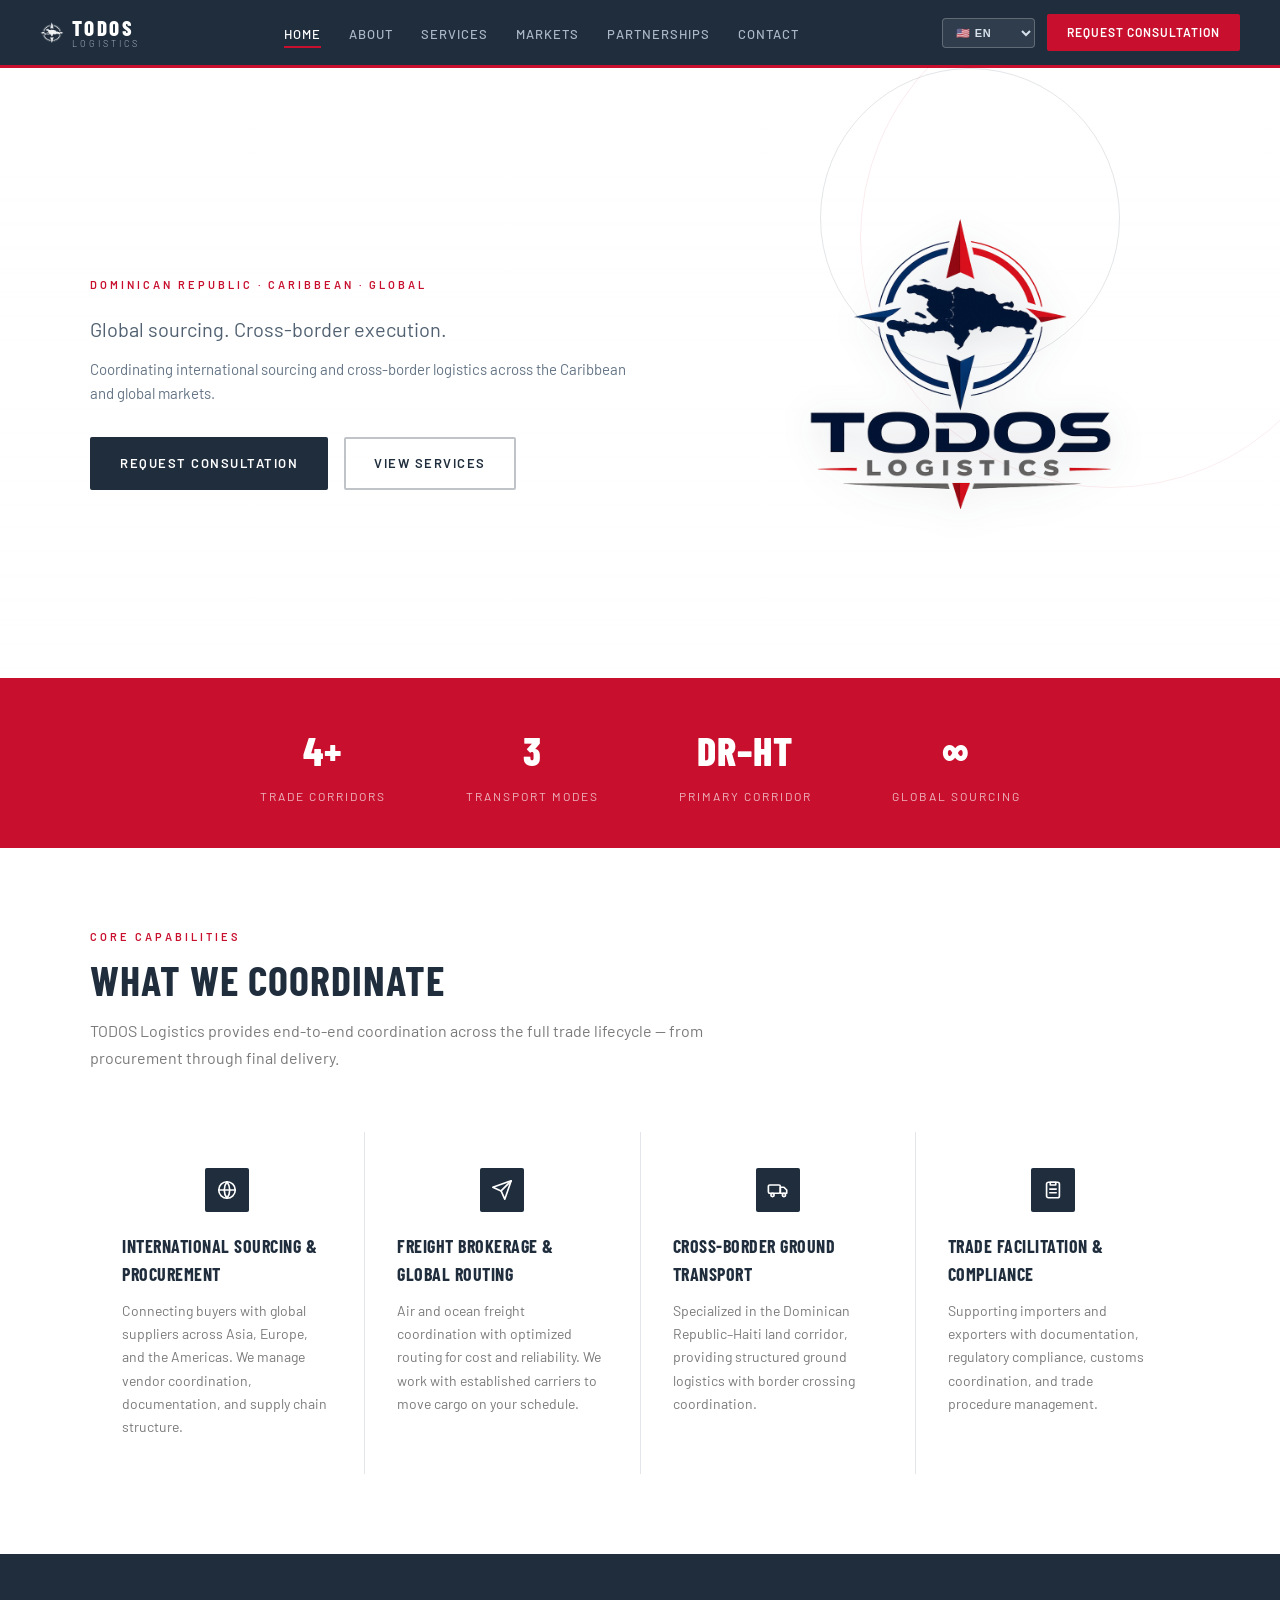
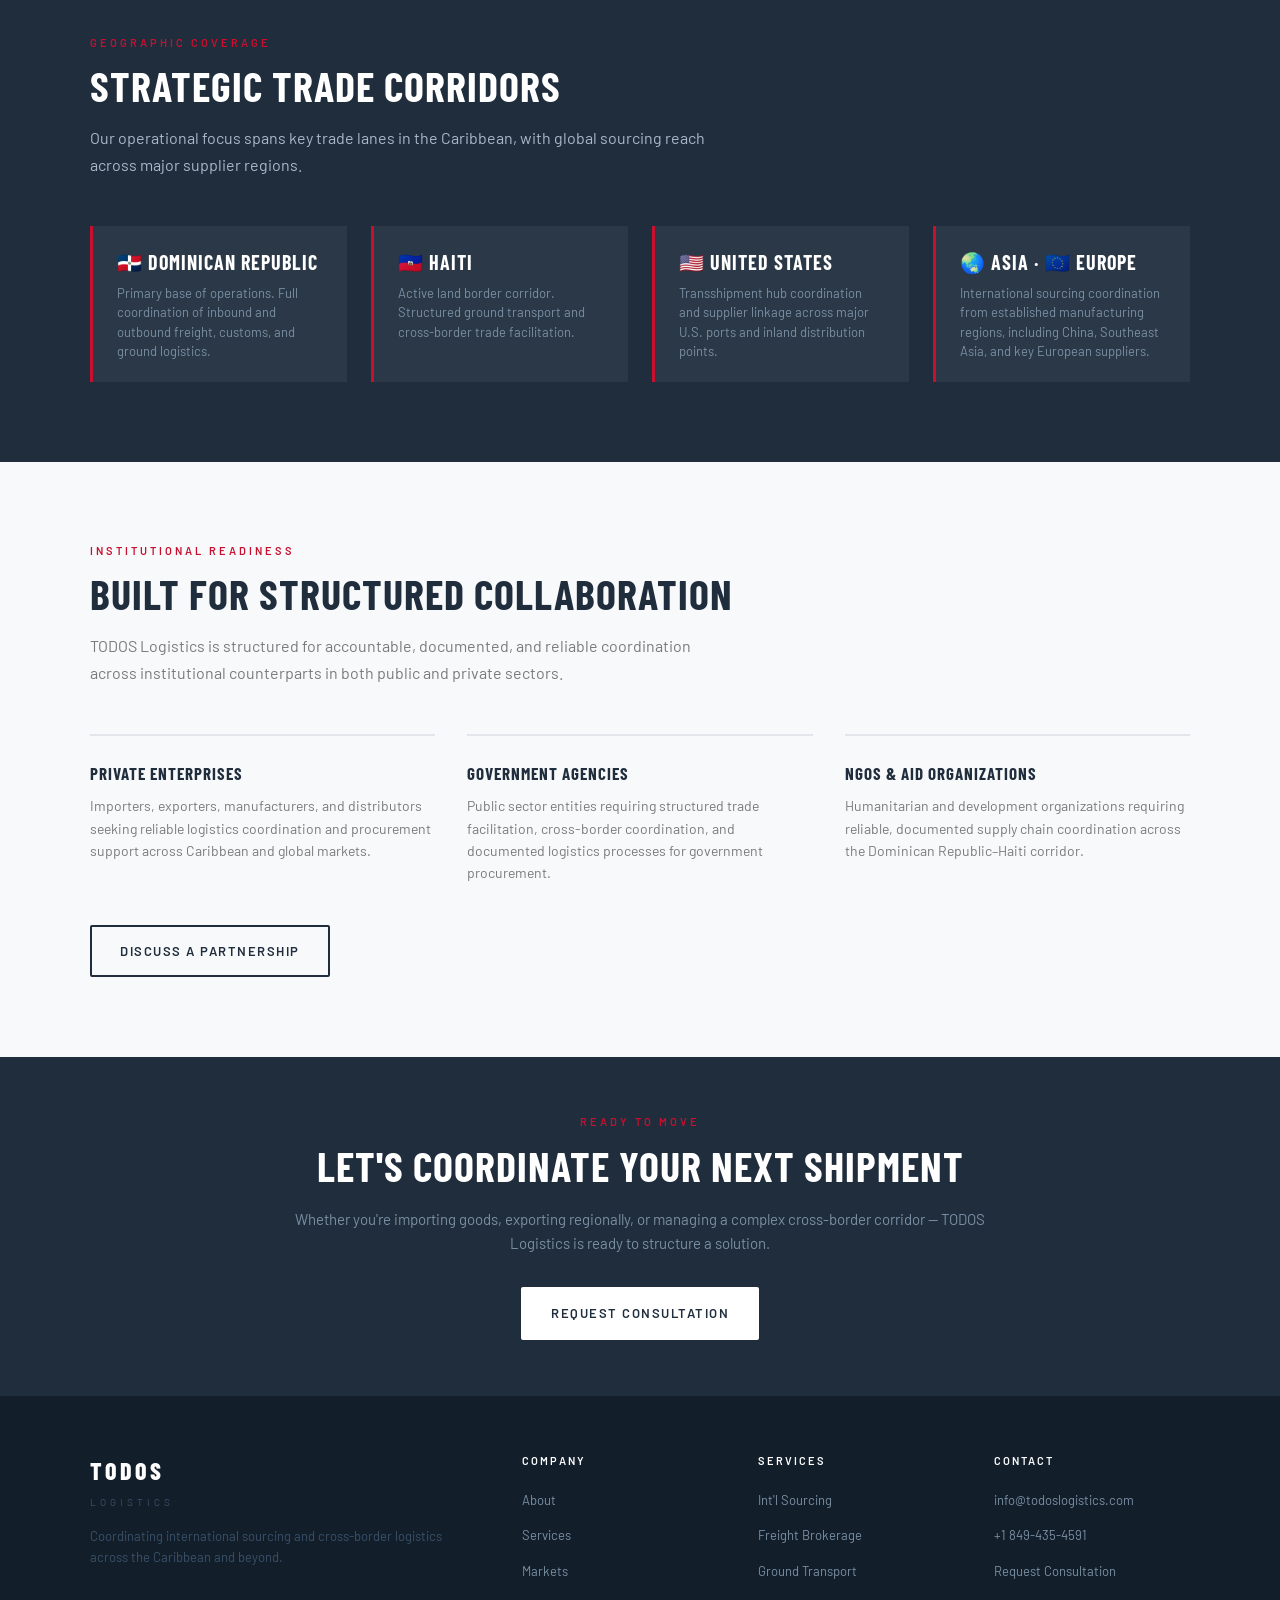
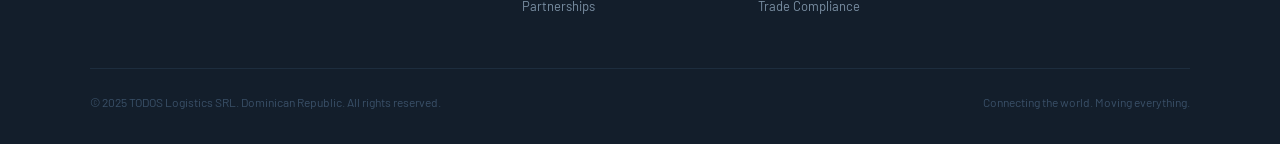
==== commit ef0483f0: "updated images" ====
--- a/index.html
+++ b/index.html
@@ -8,509 +8,18 @@
   <meta name="keywords" content="Caribbean logistics, Dominican Republic logistics, DR Haiti logistics, cross-border trade Caribbean, international sourcing Caribbean, freight brokerage Dominican Republic" />
   <link rel="preconnect" href="https://fonts.googleapis.com" />
   <link href="https://fonts.googleapis.com/css2?family=Barlow:wght@300;400;500;600&family=Barlow+Condensed:wght@600;700;800&display=swap" rel="stylesheet" />
-  <style>
-    *, *::before, *::after { box-sizing: border-box; margin: 0; padding: 0; }
-
-    :root {
-      --navy: #1F2D3D;
-      --red: #C8102E;
-      --gray: #7A7A7A;
-      --bg: #F8F9FA;
-      --white: #ffffff;
-      --border: #E2E6EA;
-      --navy-light: #2a3c52;
-    }
-
-    html { scroll-behavior: smooth; }
-
-    body {
-      font-family: 'Barlow', sans-serif;
-      font-weight: 400;
-      color: var(--navy);
-      background: var(--white);
-      line-height: 1.6;
-    }
-
-    /* ─── NAV ─── */
-    nav {
-      position: sticky; top: 0; z-index: 1000;
-      background: var(--navy);
-      display: flex; align-items: center; justify-content: space-between;
-      padding: 0 40px;
-      height: 64px;
-      border-bottom: 3px solid var(--red);
-    }
-
-    .nav-logo {
-      text-decoration: none;
-      display: flex; flex-direction: column; line-height: 1;
-    }
-    .nav-logo .brand-todos {
-      font-family: 'Barlow Condensed', sans-serif;
-      font-weight: 800; font-size: 22px;
-      color: var(--white); letter-spacing: 3px;
-    }
-    .nav-logo .brand-logistics {
-      font-family: 'Barlow', sans-serif;
-      font-weight: 300; font-size: 10px;
-      color: #aab8c8; letter-spacing: 4px; text-transform: uppercase;
-    }
-
-    .nav-links {
-      display: flex; align-items: center; gap: 28px;
-      list-style: none;
-    }
-    .nav-links a {
-      color: #aab8c8; text-decoration: none;
-      font-size: 13px; font-weight: 500; letter-spacing: 1px; text-transform: uppercase;
-      transition: color .2s;
-      padding: 4px 0;
-      border-bottom: 2px solid transparent;
-    }
-    .nav-links a:hover, .nav-links a.active { color: var(--white); border-bottom-color: var(--red); }
-
-    .nav-right { display: flex; align-items: center; gap: 16px; }
-
-    .lang-toggle {
-      display: flex; gap: 4px; background: rgba(255,255,255,.08);
-      border-radius: 4px; padding: 3px;
-    }
-    .lang-toggle button {
-      background: none; border: none; cursor: pointer;
-      color: #aab8c8; font-size: 11px; font-weight: 600;
-      letter-spacing: 1px; padding: 4px 8px; border-radius: 3px;
-      transition: all .2s;
-    }
-    .lang-toggle button.active { background: var(--red); color: var(--white); }
-    .lang-toggle button:hover:not(.active) { color: var(--white); }
-
-    .btn-cta-nav {
-      background: var(--red); color: var(--white); border: none; cursor: pointer;
-      font-family: 'Barlow', sans-serif; font-weight: 600; font-size: 12px;
-      letter-spacing: 1px; text-transform: uppercase;
-      padding: 9px 20px; border-radius: 2px;
-      text-decoration: none; transition: background .2s;
-      white-space: nowrap;
-    }
-    .btn-cta-nav:hover { background: #a50d25; }
-
-    /* ─── PAGES ─── */
-    .page { display: none; }
-    .page.active { display: block; }
-
-    /* ─── HERO ─── */
-    .hero {
-      background: var(--navy);
-      color: var(--white);
-      padding: 100px 40px;
-      position: relative; overflow: hidden;
-    }
-    .hero::before {
-      content: '';
-      position: absolute; top: -80px; right: -80px;
-      width: 500px; height: 500px;
-      border: 1px solid rgba(200,16,46,.2);
-      border-radius: 50%;
-    }
-    .hero::after {
-      content: '';
-      position: absolute; top: 0; right: 160px;
-      width: 300px; height: 300px;
-      border: 1px solid rgba(200,16,46,.1);
-      border-radius: 50%;
-    }
-    .hero-inner { max-width: 760px; position: relative; z-index: 1; }
-    .hero-eyebrow {
-      font-size: 11px; font-weight: 600; letter-spacing: 3px;
-      text-transform: uppercase; color: var(--red); margin-bottom: 20px;
-    }
-    .hero h1 {
-      font-family: 'Barlow Condensed', sans-serif;
-      font-weight: 800; font-size: clamp(48px, 7vw, 88px);
-      line-height: .95; letter-spacing: 2px;
-      text-transform: uppercase; margin-bottom: 24px;
-    }
-    .hero h1 span { color: var(--red); }
-    .hero-sub {
-      font-size: 20px; font-weight: 300; color: #aab8c8;
-      margin-bottom: 12px; max-width: 540px;
-    }
-    .hero-support { font-size: 15px; color: #7a8fa3; max-width: 500px; margin-bottom: 40px; }
-    .hero-btns { display: flex; gap: 16px; flex-wrap: wrap; }
-
-    .btn-primary {
-      background: var(--navy); color: var(--white); border: 2px solid var(--navy);
-      font-family: 'Barlow', sans-serif; font-weight: 600; font-size: 13px;
-      letter-spacing: 1.5px; text-transform: uppercase; padding: 14px 28px;
-      border-radius: 2px; text-decoration: none; cursor: pointer;
-      transition: all .2s; display: inline-block;
-    }
-    .btn-primary:hover { background: var(--red); border-color: var(--red); }
-
-    .btn-primary-white {
-      background: var(--white); color: var(--navy); border: 2px solid var(--white);
-      font-family: 'Barlow', sans-serif; font-weight: 600; font-size: 13px;
-      letter-spacing: 1.5px; text-transform: uppercase; padding: 14px 28px;
-      border-radius: 2px; text-decoration: none; cursor: pointer;
-      transition: all .2s; display: inline-block;
-    }
-    .btn-primary-white:hover { background: var(--red); border-color: var(--red); color: var(--white); }
-
-    .btn-outline {
-      background: transparent; color: var(--white); border: 2px solid rgba(255,255,255,.4);
-      font-family: 'Barlow', sans-serif; font-weight: 600; font-size: 13px;
-      letter-spacing: 1.5px; text-transform: uppercase; padding: 14px 28px;
-      border-radius: 2px; text-decoration: none; cursor: pointer;
-      transition: all .2s; display: inline-block;
-    }
-    .btn-outline:hover { border-color: var(--white); background: rgba(255,255,255,.1); }
-
-    .btn-outline-navy {
-      background: transparent; color: var(--navy); border: 2px solid var(--navy);
-      font-family: 'Barlow', sans-serif; font-weight: 600; font-size: 13px;
-      letter-spacing: 1.5px; text-transform: uppercase; padding: 14px 28px;
-      border-radius: 2px; text-decoration: none; cursor: pointer;
-      transition: all .2s; display: inline-block;
-    }
-    .btn-outline-navy:hover { background: var(--navy); color: var(--white); }
-
-    /* ─── SECTION STYLES ─── */
-    section { padding: 80px 40px; }
-    .section-inner { max-width: 1100px; margin: 0 auto; }
-
-    .section-label {
-      font-size: 11px; font-weight: 600; letter-spacing: 3px;
-      text-transform: uppercase; color: var(--red); margin-bottom: 12px;
-    }
-    .section-title {
-      font-family: 'Barlow Condensed', sans-serif;
-      font-weight: 700; font-size: clamp(28px, 4vw, 42px);
-      line-height: 1.05; letter-spacing: 1px; text-transform: uppercase;
-      color: var(--navy); margin-bottom: 16px;
-    }
-    .section-body { font-size: 16px; color: var(--gray); max-width: 620px; line-height: 1.7; }
-
-    .section-bg { background: var(--bg); }
-    .section-dark { background: var(--navy); color: var(--white); }
-    .section-dark .section-title { color: var(--white); }
-    .section-dark .section-body { color: #aab8c8; }
-
-    /* ─── CAPABILITIES GRID ─── */
-    .cap-grid {
-      display: grid; grid-template-columns: repeat(auto-fit, minmax(240px, 1fr));
-      gap: 1px; background: var(--border); margin-top: 60px;
-    }
-    .cap-card {
-      background: var(--white); padding: 36px 32px;
-      transition: background .2s;
-    }
-    .cap-card:hover { background: var(--bg); }
-    .cap-icon {
-      width: 44px; height: 44px; margin-bottom: 20px;
-      display: flex; align-items: center; justify-content: center;
-      background: var(--navy); color: var(--white);
-      font-size: 20px; border-radius: 2px;
-    }
-    .cap-title {
-      font-family: 'Barlow Condensed', sans-serif;
-      font-weight: 700; font-size: 18px; letter-spacing: .5px;
-      text-transform: uppercase; color: var(--navy); margin-bottom: 10px;
-    }
-    .cap-desc { font-size: 14px; color: var(--gray); line-height: 1.65; }
-
-    /* ─── CORRIDORS ─── */
-    .corridors-grid {
-      display: grid; grid-template-columns: repeat(auto-fit, minmax(200px, 1fr));
-      gap: 24px; margin-top: 48px;
-    }
-    .corridor-card {
-      border-left: 3px solid var(--red); padding: 20px 24px;
-      background: rgba(255,255,255,.05);
-    }
-    .corridor-country {
-      font-family: 'Barlow Condensed', sans-serif;
-      font-weight: 700; font-size: 20px; letter-spacing: 1px;
-      text-transform: uppercase; color: var(--white); margin-bottom: 6px;
-    }
-    .corridor-desc { font-size: 13px; color: #7a8fa3; line-height: 1.5; }
-
-    /* ─── INSTITUTIONAL ─── */
-    .inst-grid {
-      display: grid; grid-template-columns: repeat(auto-fit, minmax(260px, 1fr));
-      gap: 32px; margin-top: 48px;
-    }
-    .inst-card { border-top: 2px solid var(--border); padding-top: 24px; }
-    .inst-type {
-      font-family: 'Barlow Condensed', sans-serif;
-      font-weight: 700; font-size: 17px; letter-spacing: 1px;
-      text-transform: uppercase; color: var(--navy); margin-bottom: 8px;
-    }
-    .inst-desc { font-size: 14px; color: var(--gray); line-height: 1.6; }
-
-    /* ─── ABOUT ─── */
-    .about-hero {
-      background: var(--navy); padding: 80px 40px;
-    }
-    .about-split {
-      display: grid; grid-template-columns: 1fr 1fr; gap: 64px;
-      align-items: start; max-width: 1100px; margin: 0 auto;
-    }
-    .about-text { font-size: 16px; color: #aab8c8; line-height: 1.75; }
-    .about-text p { margin-bottom: 20px; }
-    .about-text strong { color: var(--white); }
-
-    .values-grid {
-      display: grid; grid-template-columns: 1fr 1fr; gap: 1px;
-      background: var(--border); margin-top: 60px;
-    }
-    .value-card {
-      background: var(--white); padding: 32px;
-    }
-    .value-num {
-      font-family: 'Barlow Condensed', sans-serif;
-      font-weight: 800; font-size: 36px; color: var(--red);
-      opacity: .4; line-height: 1; margin-bottom: 8px;
-    }
-    .value-title {
-      font-family: 'Barlow Condensed', sans-serif;
-      font-weight: 700; font-size: 18px; letter-spacing: .5px;
-      text-transform: uppercase; color: var(--navy); margin-bottom: 8px;
-    }
-    .value-desc { font-size: 14px; color: var(--gray); line-height: 1.6; }
-
-    /* ─── SERVICES ─── */
-    .service-block {
-      border-top: 1px solid var(--border);
-      padding: 56px 0; max-width: 1100px; margin: 0 auto;
-    }
-    .service-block:first-child { border-top: none; }
-    .service-layout { display: grid; grid-template-columns: 1fr 2fr; gap: 64px; align-items: start; }
-    .service-num {
-      font-family: 'Barlow Condensed', sans-serif;
-      font-weight: 800; font-size: 72px; color: var(--red);
-      opacity: .15; line-height: 1;
-    }
-    .service-content .service-title {
-      font-family: 'Barlow Condensed', sans-serif;
-      font-weight: 700; font-size: 28px; letter-spacing: 1px;
-      text-transform: uppercase; color: var(--navy); margin-bottom: 16px;
-    }
-    .service-content p { font-size: 15px; color: var(--gray); line-height: 1.7; margin-bottom: 16px; }
-    .service-features { list-style: none; margin-bottom: 24px; }
-    .service-features li {
-      font-size: 14px; color: var(--gray); padding: 6px 0;
-      border-bottom: 1px solid var(--border); display: flex; align-items: center; gap: 10px;
-    }
-    .service-features li::before { content: '—'; color: var(--red); font-weight: 700; }
-
-    /* ─── MARKETS ─── */
-    .markets-map {
-      background: var(--navy); padding: 80px 40px;
-    }
-    .market-regions {
-      display: grid; grid-template-columns: repeat(auto-fit, minmax(220px, 1fr));
-      gap: 24px; margin-top: 48px;
-    }
-    .market-card {
-      background: rgba(255,255,255,.06); border: 1px solid rgba(255,255,255,.1);
-      padding: 28px; border-radius: 1px;
-      border-top: 3px solid var(--red);
-    }
-    .market-region {
-      font-family: 'Barlow Condensed', sans-serif;
-      font-weight: 700; font-size: 18px; letter-spacing: 1px;
-      text-transform: uppercase; color: var(--white); margin-bottom: 10px;
-    }
-    .market-detail { font-size: 13px; color: #7a8fa3; line-height: 1.6; }
-
-    /* ─── PARTNERSHIPS ─── */
-    .partner-tiers {
-      display: grid; grid-template-columns: repeat(auto-fit, minmax(300px, 1fr));
-      gap: 32px; margin-top: 48px;
-    }
-    .partner-card {
-      border: 1px solid var(--border); padding: 36px;
-      position: relative; overflow: hidden;
-      transition: border-color .2s;
-    }
-    .partner-card:hover { border-color: var(--red); }
-    .partner-card::before {
-      content: '';
-      position: absolute; top: 0; left: 0; right: 0;
-      height: 3px; background: var(--red);
-    }
-    .partner-type {
-      font-family: 'Barlow Condensed', sans-serif;
-      font-weight: 700; font-size: 22px; letter-spacing: 1px;
-      text-transform: uppercase; color: var(--navy); margin-bottom: 12px;
-    }
-    .partner-desc { font-size: 14px; color: var(--gray); line-height: 1.7; margin-bottom: 20px; }
-    .partner-bullets { list-style: none; }
-    .partner-bullets li {
-      font-size: 13px; color: var(--gray); padding: 5px 0;
-      display: flex; align-items: flex-start; gap: 8px;
-    }
-    .partner-bullets li::before { content: '▸'; color: var(--red); font-size: 10px; margin-top: 4px; }
-
-    /* ─── CONTACT ─── */
-    .contact-layout {
-      display: grid; grid-template-columns: 1fr 2fr; gap: 64px;
-      max-width: 1100px; margin: 0 auto;
-    }
-    .contact-info { }
-    .contact-info-item { margin-bottom: 28px; }
-    .contact-info-label {
-      font-size: 11px; font-weight: 600; letter-spacing: 2px;
-      text-transform: uppercase; color: var(--red); margin-bottom: 4px;
-    }
-    .contact-info-value { font-size: 15px; color: var(--navy); }
-
-    .contact-form { display: grid; gap: 16px; }
-    .form-row { display: grid; grid-template-columns: 1fr 1fr; gap: 16px; }
-
-    .form-group { display: flex; flex-direction: column; gap: 6px; }
-    .form-group label {
-      font-size: 11px; font-weight: 600; letter-spacing: 1.5px;
-      text-transform: uppercase; color: var(--gray);
-    }
-    .form-group input,
-    .form-group select,
-    .form-group textarea {
-      border: 1px solid var(--border); background: var(--white);
-      font-family: 'Barlow', sans-serif; font-size: 15px; color: var(--navy);
-      padding: 12px 16px; border-radius: 2px; outline: none;
-      transition: border-color .2s;
-    }
-    .form-group input:focus,
-    .form-group select:focus,
-    .form-group textarea:focus { border-color: var(--navy); }
-    .form-group textarea { resize: vertical; min-height: 120px; }
-    .form-group select { cursor: pointer; }
-
-    .form-submit {
-      background: var(--navy); color: var(--white); border: 2px solid var(--navy);
-      font-family: 'Barlow', sans-serif; font-weight: 600; font-size: 13px;
-      letter-spacing: 1.5px; text-transform: uppercase; padding: 14px 32px;
-      border-radius: 2px; cursor: pointer; transition: all .2s;
-      align-self: start;
-    }
-    .form-submit:hover { background: var(--red); border-color: var(--red); }
-
-    /* ─── PAGE HERO ─── */
-    .page-hero {
-      background: var(--navy); padding: 64px 40px 56px;
-      border-bottom: 3px solid var(--red);
-    }
-    .page-hero-inner { max-width: 1100px; margin: 0 auto; }
-    .page-hero-eyebrow {
-      font-size: 11px; font-weight: 600; letter-spacing: 3px;
-      text-transform: uppercase; color: var(--red); margin-bottom: 12px;
-    }
-    .page-hero h1 {
-      font-family: 'Barlow Condensed', sans-serif;
-      font-weight: 800; font-size: clamp(36px, 5vw, 64px);
-      line-height: 1; letter-spacing: 2px; text-transform: uppercase;
-      color: var(--white); margin-bottom: 16px;
-    }
-    .page-hero p { font-size: 17px; color: #7a8fa3; max-width: 560px; }
-
-    /* ─── FOOTER ─── */
-    footer {
-      background: #131e2b; color: #7a8fa3;
-      padding: 56px 40px 32px;
-    }
-    .footer-inner {
-      max-width: 1100px; margin: 0 auto;
-      display: grid; grid-template-columns: 2fr 1fr 1fr 1fr; gap: 40px;
-    }
-    .footer-brand .brand-todos {
-      font-family: 'Barlow Condensed', sans-serif;
-      font-weight: 800; font-size: 24px; color: var(--white);
-      letter-spacing: 3px; display: block; margin-bottom: 4px;
-    }
-    .footer-brand .brand-logistics {
-      font-size: 10px; letter-spacing: 4px; text-transform: uppercase;
-      color: #3a5068; display: block; margin-bottom: 16px;
-    }
-    .footer-tagline { font-size: 13px; color: #3a5068; line-height: 1.6; }
-    .footer-col-title {
-      font-size: 11px; font-weight: 600; letter-spacing: 2px;
-      text-transform: uppercase; color: var(--white); margin-bottom: 16px;
-    }
-    .footer-links { list-style: none; }
-    .footer-links li { margin-bottom: 10px; }
-    .footer-links a {
-      font-size: 13px; color: #7a8fa3; text-decoration: none;
-      transition: color .2s; cursor: pointer;
-    }
-    .footer-links a:hover { color: var(--white); }
-    .footer-bottom {
-      max-width: 1100px; margin: 40px auto 0;
-      border-top: 1px solid #1d2d3e; padding-top: 24px;
-      display: flex; justify-content: space-between; align-items: center;
-      flex-wrap: wrap; gap: 12px;
-    }
-    .footer-bottom p { font-size: 12px; color: #3a5068; }
-
-    /* ─── MOBILE NAV ─── */
-    .mobile-menu-btn {
-      display: none; background: none; border: none; cursor: pointer;
-      flex-direction: column; gap: 5px; padding: 4px;
-    }
-    .mobile-menu-btn span {
-      display: block; width: 22px; height: 2px; background: var(--white);
-      transition: all .2s;
-    }
-
-    /* ─── DIVIDER ─── */
-    .divider { height: 1px; background: var(--border); }
-
-    /* ─── STAT BAR ─── */
-    .stat-bar {
-      background: var(--red); padding: 40px;
-      display: flex; justify-content: center; gap: 80px; flex-wrap: wrap;
-    }
-    .stat { text-align: center; }
-    .stat-num {
-      font-family: 'Barlow Condensed', sans-serif;
-      font-weight: 800; font-size: 40px; color: var(--white); letter-spacing: 1px;
-      display: block;
-    }
-    .stat-label { font-size: 12px; letter-spacing: 2px; text-transform: uppercase; color: rgba(255,255,255,.7); }
-
-    /* ─── NOTICE BANNER ─── */
-    .notice-banner {
-      background: var(--bg); border-left: 3px solid var(--navy);
-      padding: 16px 24px; margin-top: 32px;
-      font-size: 13px; color: var(--gray);
-    }
-
-    @media (max-width: 768px) {
-      nav { padding: 0 20px; }
-      .nav-links { display: none; }
-      .mobile-menu-btn { display: flex; }
-      section { padding: 56px 20px; }
-      .hero { padding: 72px 20px; }
-      .about-split { grid-template-columns: 1fr; gap: 32px; }
-      .service-layout { grid-template-columns: 1fr; }
-      .service-num { font-size: 40px; }
-      .contact-layout { grid-template-columns: 1fr; }
-      .form-row { grid-template-columns: 1fr; }
-      .footer-inner { grid-template-columns: 1fr 1fr; }
-      .values-grid { grid-template-columns: 1fr; }
-      .page-hero { padding: 48px 20px 40px; }
-      .stat-bar { gap: 40px; padding: 32px 20px; }
-      .footer-bottom { flex-direction: column; align-items: flex-start; }
-    }
-  </style>
+  <link rel="stylesheet" href="styles.css" />
 </head>
 <body>
 
 <!-- ═══ NAV ═══ -->
 <nav id="nav">
-  <a href="#" class="nav-logo" onclick="goPage('home')">
-    <span class="brand-todos" data-i18n="brand_todos">TODOS</span>
-    <span class="brand-logistics" data-i18n="brand_logistics">Logistics</span>
+  <a href="#" class="nav-logo" onclick="return reloadPage()">
+    <img src="Assets/Logo-Compass.png" alt="TODOS Logistics Compass" class="nav-logo-icon" />
+    <span class="nav-logo-text">
+      <span class="brand-todos" data-i18n="brand_todos">TODOS</span>
+      <span class="brand-logistics" data-i18n="brand_logistics">Logistics</span>
+    </span>
   </a>
 
   <ul class="nav-links">
@@ -523,11 +32,12 @@
   </ul>
 
   <div class="nav-right">
-    <div class="lang-toggle">
-      <button class="active" onclick="setLang('en')">EN</button>
-      <button onclick="setLang('es')">ES</button>
-      <button onclick="setLang('fr')">FR</button>
-    </div>
+    <label for="lang-select" class="visually-hidden">Language</label>
+    <select id="lang-select" class="lang-select" onchange="setLang(this.value)" aria-label="Language">
+      <option value="en">🇺🇸 EN</option>
+      <option value="es">🇩🇴 ES</option>
+      <option value="fr">🇫🇷 FR</option>
+    </select>
     <a href="#" class="btn-cta-nav" onclick="goPage('contact')" data-i18n="cta_consult">Request Consultation</a>
     <button class="mobile-menu-btn" onclick="toggleMobile()">
       <span></span><span></span><span></span>
@@ -540,14 +50,25 @@
 
   <!-- Hero -->
   <section class="hero" style="padding-bottom:80px;">
+    <video class="hero-bg-video" autoplay muted loop playsinline preload="metadata" aria-hidden="true">
+      <source src="Assets/videobanner.mp4" type="video/mp4" />
+      <source src="assest/videobanner.mp4" type="video/mp4" />
+    </video>
+    <div class="hero-video-overlay" aria-hidden="true"></div>
     <div class="hero-inner">
-      <p class="hero-eyebrow" data-i18n="hero_eyebrow">Dominican Republic · Caribbean · Global</p>
-      <h1>TODOS<br><span>Logistics</span></h1>
-      <p class="hero-sub" data-i18n="hero_sub">Global sourcing. Cross-border execution.</p>
-      <p class="hero-support" data-i18n="hero_support">Coordinating international sourcing and cross-border logistics across the Caribbean and global markets.</p>
-      <div class="hero-btns">
-        <a href="#" class="btn-primary-white" onclick="goPage('contact')" data-i18n="cta_consult">Request Consultation</a>
-        <a href="#" class="btn-outline" onclick="goPage('services')" data-i18n="cta_services">View Services</a>
+      <div class="hero-layout">
+        <div class="hero-copy">
+          <p class="hero-eyebrow" data-i18n="hero_eyebrow">Dominican Republic · Caribbean · Global</p>
+          <p class="hero-sub" data-i18n="hero_sub">Global sourcing. Cross-border execution.</p>
+          <p class="hero-support" data-i18n="hero_support">Coordinating international sourcing and cross-border logistics across the Caribbean and global markets.</p>
+          <div class="hero-btns">
+            <a href="#" class="btn-primary-white" onclick="goPage('contact')" data-i18n="cta_consult">Request Consultation</a>
+            <a href="#" class="btn-outline" onclick="goPage('services')" data-i18n="cta_services">View Services</a>
+          </div>
+        </div>
+        <a href="#" class="hero-brand" onclick="return reloadPage()">
+          <img src="Assets/Logo-Compass-Name.png" alt="TODOS Logistics" class="hero-brand-image" />
+        </a>
       </div>
     </div>
   </section>
@@ -580,22 +101,48 @@
       <p class="section-body" data-i18n="cap_body">TODOS Logistics provides end-to-end coordination across the full trade lifecycle — from procurement through final delivery.</p>
       <div class="cap-grid">
         <div class="cap-card">
-          <div class="cap-icon">🌐</div>
+          <div class="cap-icon" aria-hidden="true">
+            <svg viewBox="0 0 24 24" fill="none" stroke="currentColor" stroke-width="1.8" stroke-linecap="round" stroke-linejoin="round">
+              <circle cx="12" cy="12" r="9"></circle>
+              <path d="M3 12h18"></path>
+              <path d="M12 3a15 15 0 0 1 0 18"></path>
+              <path d="M12 3a15 15 0 0 0 0 18"></path>
+            </svg>
+          </div>
           <p class="cap-title" data-i18n="cap1_title">International Sourcing & Procurement</p>
           <p class="cap-desc" data-i18n="cap1_desc">Connecting buyers with global suppliers across Asia, Europe, and the Americas. We manage vendor coordination, documentation, and supply chain structure.</p>
         </div>
         <div class="cap-card">
-          <div class="cap-icon">✈</div>
+          <div class="cap-icon" aria-hidden="true">
+            <svg viewBox="0 0 24 24" fill="none" stroke="currentColor" stroke-width="1.8" stroke-linecap="round" stroke-linejoin="round">
+              <path d="M22 2L11 13"></path>
+              <path d="M22 2l-7 20-4-9-9-4 20-7z"></path>
+            </svg>
+          </div>
           <p class="cap-title" data-i18n="cap2_title">Freight Brokerage & Global Routing</p>
           <p class="cap-desc" data-i18n="cap2_desc">Air and ocean freight coordination with optimized routing for cost and reliability. We work with established carriers to move cargo on your schedule.</p>
         </div>
         <div class="cap-card">
-          <div class="cap-icon">🚛</div>
+          <div class="cap-icon" aria-hidden="true">
+            <svg viewBox="0 0 24 24" fill="none" stroke="currentColor" stroke-width="1.8" stroke-linecap="round" stroke-linejoin="round">
+              <rect x="1.5" y="6.5" width="13" height="9" rx="1.5"></rect>
+              <path d="M14.5 9h4l3 3v3.5h-7z"></path>
+              <circle cx="6" cy="17.5" r="1.8"></circle>
+              <circle cx="18.5" cy="17.5" r="1.8"></circle>
+            </svg>
+          </div>
           <p class="cap-title" data-i18n="cap3_title">Cross-Border Ground Transport</p>
           <p class="cap-desc" data-i18n="cap3_desc">Specialized in the Dominican Republic–Haiti land corridor, providing structured ground logistics with border crossing coordination.</p>
         </div>
         <div class="cap-card">
-          <div class="cap-icon">📋</div>
+          <div class="cap-icon" aria-hidden="true">
+            <svg viewBox="0 0 24 24" fill="none" stroke="currentColor" stroke-width="1.8" stroke-linecap="round" stroke-linejoin="round">
+              <rect x="5" y="3.5" width="14" height="17" rx="2"></rect>
+              <path d="M9 3.5h6v3H9z"></path>
+              <path d="M8.5 11h7"></path>
+              <path d="M8.5 15h7"></path>
+            </svg>
+          </div>
           <p class="cap-title" data-i18n="cap4_title">Trade Facilitation & Compliance</p>
           <p class="cap-desc" data-i18n="cap4_desc">Supporting importers and exporters with documentation, regulatory compliance, customs coordination, and trade procedure management.</p>
         </div>
@@ -611,19 +158,19 @@
       <p class="section-body" data-i18n="corr_body">Our operational focus spans key trade lanes in the Caribbean, with global sourcing reach across major supplier regions.</p>
       <div class="corridors-grid">
         <div class="corridor-card">
-          <p class="corridor-country" data-i18n="corr1_country">Dominican Republic</p>
+          <p class="corridor-country" data-i18n="corr1_country">🇩🇴 Dominican Republic</p>
           <p class="corridor-desc" data-i18n="corr1_desc">Primary base of operations. Full coordination of inbound and outbound freight, customs, and ground logistics.</p>
         </div>
         <div class="corridor-card">
-          <p class="corridor-country" data-i18n="corr2_country">Haiti</p>
+          <p class="corridor-country" data-i18n="corr2_country">🇭🇹 Haiti</p>
           <p class="corridor-desc" data-i18n="corr2_desc">Active land border corridor. Structured ground transport and cross-border trade facilitation.</p>
         </div>
         <div class="corridor-card">
-          <p class="corridor-country" data-i18n="corr3_country">United States</p>
+          <p class="corridor-country" data-i18n="corr3_country">🇺🇸 United States</p>
           <p class="corridor-desc" data-i18n="corr3_desc">Transshipment hub coordination and supplier linkage across major U.S. ports and inland distribution points.</p>
         </div>
         <div class="corridor-card">
-          <p class="corridor-country" data-i18n="corr4_country">Asia & Europe</p>
+          <p class="corridor-country" data-i18n="corr4_country">🌏 Asia · 🇪🇺 Europe</p>
           <p class="corridor-desc" data-i18n="corr4_desc">International sourcing coordination from established manufacturing regions, including China, Southeast Asia, and key European suppliers.</p>
         </div>
       </div>
@@ -721,6 +268,38 @@
           <p class="value-title" data-i18n="val4_title">Institutional Credibility</p>
           <p class="value-desc" data-i18n="val4_desc">Our structure, documentation practices, and operational discipline are designed for engagements with private enterprises, government agencies, and NGOs.</p>
         </div>
+      </div>
+    </div>
+  </section>
+
+  <section>
+    <div class="section-inner">
+      <p class="section-label" data-i18n="team_label">Team</p>
+      <h2 class="section-title" data-i18n="team_title">Meet the Team</h2>
+      <p class="section-body" data-i18n="team_body">Profiles below are placeholders and will be updated with team photos, names, roles, and direct contact details.</p>
+      <div class="team-grid">
+        <article class="team-card">
+          <div class="team-photo">
+            <img src="Assets/david-headshot.png" alt="David headshot" class="team-photo-img" />
+          </div>
+          <p class="team-name">David</p>
+        </article>
+        <article class="team-card">
+          <div class="team-photo" aria-hidden="true">TL</div>
+          <p class="team-name">Edwin</p>
+        </article>
+        <article class="team-card">
+          <div class="team-photo">
+            <img src="Assets/luiggi-headshot.png" alt="Luiggi headshot" class="team-photo-img" />
+          </div>
+          <p class="team-name">Luiggi</p>
+        </article>
+        <article class="team-card">
+          <div class="team-photo">
+            <img src="Assets/joshua-headshot.png" alt="Joshua headshot" class="team-photo-img" />
+          </div>
+          <p class="team-name">Joshua</p>
+        </article>
       </div>
     </div>
   </section>
@@ -966,6 +545,10 @@
           <p class="contact-info-value"><a href="mailto:info@todoslogistics.com" style="color:var(--navy); text-decoration:none;">info@todoslogistics.com</a></p>
         </div>
         <div class="contact-info-item">
+          <p class="contact-info-label" data-i18n="contact_phone_label">Phone</p>
+          <p class="contact-info-value"><a href="tel:+18494354591" style="color:var(--navy); text-decoration:none;" data-i18n="contact_phone_val">+1 849-435-4591</a></p>
+        </div>
+        <div class="contact-info-item">
           <p class="contact-info-label" data-i18n="contact_entity_label">Entity</p>
           <p class="contact-info-value" data-i18n="contact_entity_val">Dominican Republic (SRL)</p>
         </div>
@@ -984,48 +567,24 @@
       </div>
 
       <div>
-        <p class="section-label" data-i18n="contact_form_label">Consultation Request</p>
-        <form class="contact-form" onsubmit="handleSubmit(event)">
-          <div class="form-row">
-            <div class="form-group">
-              <label data-i18n="form_name">Full Name</label>
-              <input type="text" placeholder="John Doe" required />
-            </div>
-            <div class="form-group">
-              <label data-i18n="form_org">Organization</label>
-              <input type="text" placeholder="Company or Agency Name" />
-            </div>
-          </div>
-          <div class="form-row">
-            <div class="form-group">
-              <label data-i18n="form_email">Email Address</label>
-              <input type="email" placeholder="you@organization.com" required />
-            </div>
-            <div class="form-group">
-              <label data-i18n="form_phone">Phone Number</label>
-              <input type="tel" placeholder="+1 (809) 000-0000" />
-            </div>
-          </div>
-          <div class="form-group">
-            <label data-i18n="form_service">Service Needed</label>
-            <select>
-              <option value="" data-i18n="form_service_default">Select a service...</option>
-              <option value="sourcing" data-i18n="form_s1">International Sourcing & Procurement</option>
-              <option value="freight" data-i18n="form_s2">Freight Brokerage & Global Routing</option>
-              <option value="ground" data-i18n="form_s3">Cross-Border Ground Transport</option>
-              <option value="compliance" data-i18n="form_s4">Trade Facilitation & Compliance</option>
-              <option value="multiple" data-i18n="form_s5">Multiple Services</option>
-              <option value="other" data-i18n="form_s6">Other / Not Sure</option>
-            </select>
-          </div>
-          <div class="form-group">
-            <label data-i18n="form_message">Message</label>
-            <textarea placeholder="Please describe your logistics requirements, trade corridor, cargo type, or any relevant details..." data-i18n-placeholder="form_message_ph"></textarea>
-          </div>
-          <button type="submit" class="form-submit" data-i18n="form_submit">Send Inquiry →</button>
-        </form>
-        <div id="form-success" style="display:none; background:var(--bg); border-left:3px solid var(--navy); padding:20px 24px; margin-top:16px; font-size:14px; color:var(--navy);" data-i18n="form_success">
-          Thank you for your inquiry. A TODOS Logistics representative will respond within one business day.
+        <p class="section-label" data-i18n="contact_direct_label">Direct Contact</p>
+        <div class="notice-banner" style="margin-top:0;" data-i18n="contact_direct_body">
+          For now, please contact us directly by email and include your organization, route, and service needs. We will respond within one business day.
+        </div>
+        <div class="contact-info-item" style="margin-top:18px;">
+          <p class="contact-info-label" data-i18n="contact_email_label">Email</p>
+          <p class="contact-info-value">
+            <a href="mailto:info@todoslogistics.com" style="color:var(--navy); text-decoration:none;">info@todoslogistics.com</a>
+          </p>
+        </div>
+        <div class="contact-info-item">
+          <p class="contact-info-label" data-i18n="contact_phone_label">Phone</p>
+          <p class="contact-info-value">
+            <a href="tel:+18494354591" style="color:var(--navy); text-decoration:none;" data-i18n="contact_phone_val">+1 849-435-4591</a>
+          </p>
+        </div>
+        <div class="notice-banner" data-i18n="team_cards_coming">
+          Team contact cards are being prepared and will be added in a future update.
         </div>
       </div>
     </div>
@@ -1063,6 +622,7 @@
       <p class="footer-col-title" data-i18n="footer_contact">Contact</p>
       <ul class="footer-links">
         <li><a href="mailto:info@todoslogistics.com">info@todoslogistics.com</a></li>
+        <li><a href="tel:+18494354591">+1 849-435-4591</a></li>
         <li><a onclick="goPage('contact')" data-i18n="cta_consult">Request Consultation</a></li>
       </ul>
     </div>
@@ -1097,10 +657,10 @@
       cap4_desc: 'Supporting importers and exporters with documentation, regulatory compliance, customs coordination, and trade procedure management.',
       corr_label: 'Geographic Coverage', corr_title: 'Strategic Trade Corridors',
       corr_body: 'Our operational focus spans key trade lanes in the Caribbean, with global sourcing reach across major supplier regions.',
-      corr1_country: 'Dominican Republic', corr1_desc: 'Primary base of operations. Full coordination of inbound and outbound freight, customs, and ground logistics.',
-      corr2_country: 'Haiti', corr2_desc: 'Active land border corridor. Structured ground transport and cross-border trade facilitation.',
-      corr3_country: 'United States', corr3_desc: 'Transshipment hub coordination and supplier linkage across major U.S. ports and inland distribution points.',
-      corr4_country: 'Asia & Europe', corr4_desc: 'International sourcing coordination from established manufacturing regions, including China, Southeast Asia, and key European suppliers.',
+      corr1_country: '🇩🇴 Dominican Republic', corr1_desc: 'Primary base of operations. Full coordination of inbound and outbound freight, customs, and ground logistics.',
+      corr2_country: '🇭🇹 Haiti', corr2_desc: 'Active land border corridor. Structured ground transport and cross-border trade facilitation.',
+      corr3_country: '🇺🇸 United States', corr3_desc: 'Transshipment hub coordination and supplier linkage across major U.S. ports and inland distribution points.',
+      corr4_country: '🌏 Asia · 🇪🇺 Europe', corr4_desc: 'International sourcing coordination from established manufacturing regions, including China, Southeast Asia, and key European suppliers.',
       inst_label: 'Institutional Readiness', inst_title: 'Built for Structured Collaboration',
       inst_body: 'TODOS Logistics is structured for accountable, documented, and reliable coordination across institutional counterparts in both public and private sectors.',
       inst1_type: 'Private Enterprises', inst1_desc: 'Importers, exporters, manufacturers, and distributors seeking reliable logistics coordination and procurement support across Caribbean and global markets.',
@@ -1120,6 +680,9 @@
       val2_title: 'Compliance-First Operations', val2_desc: 'Every engagement is built around documented processes, proper regulatory adherence, and transparent reporting — requirements for institutional counterparts.',
       val3_title: 'Regional Depth', val3_desc: 'Our understanding of Caribbean trade dynamics — particularly the DR-Haiti corridor — gives us an operational advantage that general logistics providers lack.',
       val4_title: 'Institutional Credibility', val4_desc: 'Our structure, documentation practices, and operational discipline are designed for engagements with private enterprises, government agencies, and NGOs.',
+      team_label: 'Team', team_title: 'Meet the Team',
+      team_body: 'Profiles below are placeholders and will be updated with team photos, names, roles, and direct contact details.',
+      team_name_placeholder: 'Team Member Name', team_role_placeholder: 'Role / Department', team_contact_placeholder: 'Email / Phone',
       services_h1: 'What We Do', services_hero_p: 'Four core service areas. One coordinated approach to international trade.',
       s1_title: 'International Sourcing & Procurement Coordination',
       s1_p1: 'We connect Caribbean-based importers with vetted international suppliers across Asia, Europe, and North America. Our role is to structure the sourcing process — identifying suppliers, coordinating samples and pricing, managing documentation, and ensuring supplier accountability throughout the procurement lifecycle.',
@@ -1164,11 +727,13 @@
       partners_cta_body: 'Whether you represent a private organization, a government agency, or an NGO — we welcome the opportunity to discuss how TODOS Logistics can support your trade and logistics requirements.',
       contact_h1: 'Get in Touch', contact_hero_p: 'Ready to discuss your logistics requirements? We respond to all inquiries within one business day.',
       contact_info_label: 'Contact Information', contact_info_title: 'TODOS Logistics',
-      contact_email_label: 'Email', contact_entity_label: 'Entity', contact_entity_val: 'Dominican Republic (SRL)',
+      contact_email_label: 'Email', contact_phone_label: 'Phone', contact_phone_val: '+1 849-435-4591', contact_entity_label: 'Entity', contact_entity_val: 'Dominican Republic (SRL)',
       contact_ops_label: 'Primary Operations', contact_ops_val: 'Dominican Republic · Haiti Corridor · Caribbean',
       contact_response_label: 'Response Time', contact_response_val: 'Within 1 business day',
       contact_notice: 'All inquiries are handled confidentially. We do not share client information with third parties.',
-      contact_form_label: 'Consultation Request',
+      contact_direct_label: 'Direct Contact',
+      contact_direct_body: 'For now, please contact us directly by email and include your organization, route, and service needs. We will respond within one business day.',
+      team_cards_coming: 'Team contact cards are being prepared and will be added in a future update.',
       form_name: 'Full Name', form_org: 'Organization', form_email: 'Email Address', form_phone: 'Phone Number',
       form_service: 'Service Needed', form_service_default: 'Select a service...',
       form_s1: 'International Sourcing & Procurement', form_s2: 'Freight Brokerage & Global Routing',
@@ -1202,10 +767,10 @@
       cap4_desc: 'Apoyamos a importadores y exportadores con documentación, cumplimiento normativo, coordinación aduanera y gestión de procedimientos comerciales.',
       corr_label: 'Cobertura Geográfica', corr_title: 'Corredores Comerciales Estratégicos',
       corr_body: 'Nuestro enfoque operativo abarca los principales corredores comerciales del Caribe, con alcance global de abastecimiento.',
-      corr1_country: 'República Dominicana', corr1_desc: 'Base principal de operaciones. Coordinación completa de carga entrante y saliente, aduanas y logística terrestre.',
-      corr2_country: 'Haití', corr2_desc: 'Corredor fronterizo terrestre activo. Transporte terrestre estructurado y facilitación del comercio transfronterizo.',
-      corr3_country: 'Estados Unidos', corr3_desc: 'Coordinación de centros de transbordo y enlace con proveedores a través de principales puertos estadounidenses.',
-      corr4_country: 'Asia y Europa', corr4_desc: 'Coordinación de abastecimiento internacional desde regiones manufactureras establecidas, incluyendo China, Sudeste Asiático y proveedores europeos clave.',
+      corr1_country: '🇩🇴 República Dominicana', corr1_desc: 'Base principal de operaciones. Coordinación completa de carga entrante y saliente, aduanas y logística terrestre.',
+      corr2_country: '🇭🇹 Haití', corr2_desc: 'Corredor fronterizo terrestre activo. Transporte terrestre estructurado y facilitación del comercio transfronterizo.',
+      corr3_country: '🇺🇸 Estados Unidos', corr3_desc: 'Coordinación de centros de transbordo y enlace con proveedores a través de principales puertos estadounidenses.',
+      corr4_country: '🌏 Asia · 🇪🇺 Europa', corr4_desc: 'Coordinación de abastecimiento internacional desde regiones manufactureras establecidas, incluyendo China, Sudeste Asiático y proveedores europeos clave.',
       inst_label: 'Preparación Institucional', inst_title: 'Diseñados para la Colaboración Estructurada',
       inst_body: 'TODOS Logistics está estructurado para una coordinación responsable, documentada y confiable con contrapartes institucionales en sectores público y privado.',
       inst1_type: 'Empresas Privadas', inst1_desc: 'Importadores, exportadores, fabricantes y distribuidores que buscan coordinación logística confiable y apoyo en adquisiciones.',
@@ -1225,6 +790,9 @@
       val2_title: 'Operaciones con Cumplimiento Primero', val2_desc: 'Cada compromiso está construido sobre procesos documentados, adherencia regulatoria adecuada e informes transparentes.',
       val3_title: 'Profundidad Regional', val3_desc: 'Nuestra comprensión de las dinámicas comerciales del Caribe — particularmente el corredor RD-Haití — nos da una ventaja operativa que los proveedores de logística general no tienen.',
       val4_title: 'Credibilidad Institucional', val4_desc: 'Nuestra estructura, prácticas de documentación y disciplina operativa están diseñadas para compromisos con empresas privadas, agencias gubernamentales y ONGs.',
+      team_label: 'Equipo', team_title: 'Conoce al Equipo',
+      team_body: 'Los perfiles a continuación son marcadores de posición y se actualizarán con fotos del equipo, nombres, roles y datos de contacto directos.',
+      team_name_placeholder: 'Nombre del Miembro', team_role_placeholder: 'Rol / Departamento', team_contact_placeholder: 'Correo / Teléfono',
       services_h1: 'Lo Que Hacemos', services_hero_p: 'Cuatro áreas de servicio principales. Un enfoque coordinado al comercio internacional.',
       s1_title: 'Abastecimiento y Coordinación de Adquisiciones Internacionales',
       s1_p1: 'Conectamos importadores del Caribe con proveedores internacionales verificados en Asia, Europa y América del Norte. Nuestro rol es estructurar el proceso de abastecimiento.',
@@ -1269,11 +837,13 @@
       partners_cta_body: 'Ya sea que represente una organización privada, una agencia gubernamental o una ONG — damos la bienvenida a la oportunidad de discutir cómo TODOS Logistics puede apoyar sus requisitos.',
       contact_h1: 'Contáctenos', contact_hero_p: '¿Listo para discutir sus requisitos logísticos? Respondemos todas las consultas dentro de un día hábil.',
       contact_info_label: 'Información de Contacto', contact_info_title: 'TODOS Logistics',
-      contact_email_label: 'Correo Electrónico', contact_entity_label: 'Entidad', contact_entity_val: 'República Dominicana (SRL)',
+      contact_email_label: 'Correo Electrónico', contact_phone_label: 'Teléfono', contact_phone_val: '+1 849-435-4591', contact_entity_label: 'Entidad', contact_entity_val: 'República Dominicana (SRL)',
       contact_ops_label: 'Operaciones Principales', contact_ops_val: 'República Dominicana · Corredor Haití · Caribe',
       contact_response_label: 'Tiempo de Respuesta', contact_response_val: 'Dentro de 1 día hábil',
       contact_notice: 'Todas las consultas se manejan de forma confidencial. No compartimos información de clientes con terceros.',
-      contact_form_label: 'Solicitud de Consulta',
+      contact_direct_label: 'Contacto Directo',
+      contact_direct_body: 'Por ahora, contáctenos directamente por correo electrónico e incluya su organización, ruta y necesidades de servicio. Responderemos dentro de un día hábil.',
+      team_cards_coming: 'Estamos preparando tarjetas de contacto del equipo y se agregarán en una próxima actualización.',
       form_name: 'Nombre Completo', form_org: 'Organización', form_email: 'Correo Electrónico', form_phone: 'Número de Teléfono',
       form_service: 'Servicio Requerido', form_service_default: 'Seleccione un servicio...',
       form_s1: 'Abastecimiento y Adquisiciones Internacionales', form_s2: 'Correduría de Carga y Rutas Globales',
@@ -1307,10 +877,10 @@
       cap4_desc: 'Soutien aux importateurs et exportateurs avec la documentation, la conformité réglementaire, la coordination douanière et la gestion des procédures commerciales.',
       corr_label: 'Couverture géographique', corr_title: 'Corridors commerciaux stratégiques',
       corr_body: 'Notre focus opérationnel couvre les principales voies commerciales des Caraïbes, avec une portée mondiale d\'approvisionnement.',
-      corr1_country: 'République Dominicaine', corr1_desc: 'Base d\'opérations principale. Coordination complète du fret entrant et sortant, des douanes et de la logistique terrestre.',
-      corr2_country: 'Haïti', corr2_desc: 'Corridor frontalier terrestre actif. Transport terrestre structuré et facilitation du commerce transfrontalier.',
-      corr3_country: 'États-Unis', corr3_desc: 'Coordination des centres de transbordement et liaison avec les fournisseurs dans les principaux ports américains.',
-      corr4_country: 'Asie et Europe', corr4_desc: 'Coordination de l\'approvisionnement international depuis des régions manufacturières établies, notamment la Chine, l\'Asie du Sud-Est et les fournisseurs européens clés.',
+      corr1_country: '🇩🇴 République Dominicaine', corr1_desc: 'Base d\'opérations principale. Coordination complète du fret entrant et sortant, des douanes et de la logistique terrestre.',
+      corr2_country: '🇭🇹 Haïti', corr2_desc: 'Corridor frontalier terrestre actif. Transport terrestre structuré et facilitation du commerce transfrontalier.',
+      corr3_country: '🇺🇸 États-Unis', corr3_desc: 'Coordination des centres de transbordement et liaison avec les fournisseurs dans les principaux ports américains.',
+      corr4_country: '🌏 Asie · 🇪🇺 Europe', corr4_desc: 'Coordination de l\'approvisionnement international depuis des régions manufacturières établies, notamment la Chine, l\'Asie du Sud-Est et les fournisseurs européens clés.',
       inst_label: 'Préparation institutionnelle', inst_title: 'Conçu pour la collaboration structurée',
       inst_body: 'TODOS Logistics est structuré pour une coordination responsable, documentée et fiable avec des contreparties institutionnelles dans les secteurs public et privé.',
       inst1_type: 'Entreprises privées', inst1_desc: 'Importateurs, exportateurs, fabricants et distributeurs cherchant une coordination logistique fiable et un soutien aux acquisitions.',
@@ -1330,6 +900,9 @@
       val2_title: 'Opérations axées sur la conformité', val2_desc: 'Chaque engagement est construit autour de processus documentés, d\'une adhésion réglementaire adéquate et de rapports transparents.',
       val3_title: 'Profondeur régionale', val3_desc: 'Notre compréhension des dynamiques commerciales des Caraïbes — notamment le corridor RD-Haïti — nous donne un avantage opérationnel que les prestataires logistiques généraux n\'ont pas.',
       val4_title: 'Crédibilité institutionnelle', val4_desc: 'Notre structure, nos pratiques de documentation et notre discipline opérationnelle sont conçues pour des engagements avec des entreprises privées, des agences gouvernementales et des ONG.',
+      team_label: 'Équipe', team_title: 'Rencontrez l\'équipe',
+      team_body: 'Les profils ci-dessous sont des espaces réservés et seront mis à jour avec des photos, noms, rôles et coordonnées directes de l\'équipe.',
+      team_name_placeholder: 'Nom du membre', team_role_placeholder: 'Rôle / Département', team_contact_placeholder: 'Email / Téléphone',
       services_h1: 'Ce que nous faisons', services_hero_p: 'Quatre domaines de service principaux. Une approche coordonnée du commerce international.',
       s1_title: 'Coordination de l\'approvisionnement et des acquisitions internationaux',
       s1_p1: 'Nous connectons les importateurs caribéens avec des fournisseurs internationaux vérifiés en Asie, Europe et Amérique du Nord. Notre rôle est de structurer le processus d\'approvisionnement.',
@@ -1374,11 +947,13 @@
       partners_cta_body: 'Que vous représentiez une organisation privée, une agence gouvernementale ou une ONG — nous accueillons l\'opportunité de discuter de la façon dont TODOS Logistics peut soutenir vos exigences.',
       contact_h1: 'Contactez-nous', contact_hero_p: 'Prêt à discuter de vos exigences logistiques? Nous répondons à toutes les demandes dans un jour ouvrable.',
       contact_info_label: 'Coordonnées', contact_info_title: 'TODOS Logistics',
-      contact_email_label: 'Email', contact_entity_label: 'Entité', contact_entity_val: 'République Dominicaine (SRL)',
+      contact_email_label: 'Email', contact_phone_label: 'Téléphone', contact_phone_val: '+1 849-435-4591', contact_entity_label: 'Entité', contact_entity_val: 'République Dominicaine (SRL)',
       contact_ops_label: 'Opérations principales', contact_ops_val: 'République Dominicaine · Corridor Haïti · Caraïbes',
       contact_response_label: 'Délai de réponse', contact_response_val: 'Dans 1 jour ouvrable',
       contact_notice: 'Toutes les demandes sont traitées de manière confidentielle. Nous ne partageons pas les informations des clients avec des tiers.',
-      contact_form_label: 'Demande de consultation',
+      contact_direct_label: 'Contact Direct',
+      contact_direct_body: 'Pour l’instant, veuillez nous contacter directement par email et inclure votre organisation, votre itinéraire et vos besoins de service. Nous répondrons dans un jour ouvrable.',
+      team_cards_coming: 'Des fiches de contact de l’équipe sont en préparation et seront ajoutées dans une prochaine mise à jour.',
       form_name: 'Nom complet', form_org: 'Organisation', form_email: 'Adresse email', form_phone: 'Numéro de téléphone',
       form_service: 'Service requis', form_service_default: 'Sélectionnez un service...',
       form_s1: 'Approvisionnement et acquisitions internationaux', form_s2: 'Courtage de fret et routage mondial',
@@ -1395,10 +970,15 @@
 
   let currentLang = 'en';
 
+  function reloadPage() {
+    window.location.reload();
+    return false;
+  }
+
   function setLang(lang) {
     currentLang = lang;
-    document.querySelectorAll('.lang-toggle button').forEach(b => b.classList.remove('active'));
-    document.querySelector(`.lang-toggle button:nth-child(${lang === 'en' ? 1 : lang === 'es' ? 2 : 3})`).classList.add('active');
+    const langSelect = document.getElementById('lang-select');
+    if (langSelect && langSelect.value !== lang) langSelect.value = lang;
     const t = translations[lang];
     document.querySelectorAll('[data-i18n]').forEach(el => {
       const key = el.getAttribute('data-i18n');
@@ -1426,15 +1006,9 @@
     }
   }
 
-  function handleSubmit(e) {
-    e.preventDefault();
-    document.getElementById('form-success').style.display = 'block';
-    e.target.style.display = 'none';
-  }
-
   // Set home page nav as active initially
   document.querySelector('.nav-links a:first-child')?.classList.add('active');
 </script>
 
 </body>
-</html>+</html>
--- a/styles.css
+++ b/styles.css
@@ -0,0 +1,761 @@
+*, *::before, *::after { box-sizing: border-box; margin: 0; padding: 0; }
+
+:root {
+  --navy: #1F2D3D;
+  --red: #C8102E;
+  --gray: #7A7A7A;
+  --bg: #F8F9FA;
+  --white: #ffffff;
+  --border: #E2E6EA;
+  --navy-light: #2a3c52;
+}
+
+html { scroll-behavior: smooth; }
+
+body {
+  font-family: 'Barlow', sans-serif;
+  font-weight: 400;
+  color: var(--navy);
+  background: var(--white);
+  line-height: 1.6;
+}
+
+/* ─── NAV ─── */
+nav {
+  position: sticky; top: 0; z-index: 1000;
+  background: var(--navy);
+  display: flex; align-items: center; justify-content: space-between;
+  padding: 0 40px;
+  height: 68px;
+  border-bottom: 3px solid var(--red);
+}
+
+.nav-logo {
+  text-decoration: none;
+  display: flex; align-items: center; gap: 8px; line-height: 1;
+}
+.nav-logo-icon {
+  width: 24px; height: 24px; object-fit: contain;
+  filter: brightness(0) invert(1);
+  opacity: .95;
+}
+.nav-logo-text {
+  display: flex; flex-direction: column; gap: 1px;
+}
+.nav-logo .brand-todos {
+  font-family: 'Barlow Condensed', sans-serif;
+  font-weight: 800; font-size: 21px;
+  color: var(--white); letter-spacing: 2.4px;
+}
+.nav-logo .brand-logistics {
+  font-family: 'Barlow', sans-serif;
+  font-weight: 300; font-size: 9px;
+  color: #aab8c8; letter-spacing: 3px; text-transform: uppercase;
+}
+
+.nav-links {
+  display: flex; align-items: center; gap: 28px;
+  list-style: none;
+}
+.nav-links a {
+  color: #aab8c8; text-decoration: none;
+  font-size: 13px; font-weight: 500; letter-spacing: 1px; text-transform: uppercase;
+  transition: color .2s;
+  padding: 4px 0;
+  border-bottom: 2px solid transparent;
+}
+.nav-links a:hover, .nav-links a.active { color: var(--white); border-bottom-color: var(--red); }
+
+.nav-right { display: flex; align-items: center; gap: 12px; }
+
+.lang-select {
+  background: rgba(255,255,255,.08);
+  border: 1px solid rgba(255,255,255,.24);
+  color: #d7e1ec;
+  font-size: 11px;
+  font-weight: 600;
+  letter-spacing: .8px;
+  border-radius: 4px;
+  padding: 7px 26px 7px 9px;
+  min-width: 84px;
+  cursor: pointer;
+}
+.lang-select:hover { border-color: rgba(255,255,255,.38); }
+.lang-select:focus {
+  outline: none;
+  border-color: var(--red);
+  box-shadow: 0 0 0 2px rgba(200,16,46,.18);
+}
+.lang-select option {
+  color: var(--navy);
+  background: var(--white);
+}
+
+.visually-hidden {
+  position: absolute;
+  width: 1px;
+  height: 1px;
+  padding: 0;
+  margin: -1px;
+  overflow: hidden;
+  clip: rect(0, 0, 0, 0);
+  border: 0;
+}
+
+.btn-cta-nav {
+  background: var(--red); color: var(--white); border: none; cursor: pointer;
+  font-family: 'Barlow', sans-serif; font-weight: 600; font-size: 12px;
+  letter-spacing: 1px; text-transform: uppercase;
+  padding: 9px 20px; border-radius: 2px;
+  text-decoration: none; transition: background .2s;
+  white-space: nowrap;
+}
+.btn-cta-nav:hover { background: #a50d25; }
+
+/* ─── PAGES ─── */
+.page { display: none; }
+.page.active { display: block; }
+
+/* ─── HERO ─── */
+.hero {
+  background: var(--white);
+  color: var(--navy);
+  padding: 100px 40px;
+  position: relative; overflow: hidden;
+}
+.hero-bg-video {
+  position: absolute;
+  inset: 0;
+  width: 100%;
+  height: 100%;
+  object-fit: cover;
+  opacity: .5;
+  z-index: 0;
+  pointer-events: none;
+  filter: saturate(1.08) contrast(1.02);
+  animation: hero-video-reveal 1.2s ease-out both;
+}
+.hero-video-overlay {
+  position: absolute;
+  inset: 0;
+  background: linear-gradient(180deg, rgba(255,255,255,.48), rgba(255,255,255,.58));
+  z-index: 1;
+  pointer-events: none;
+  animation: hero-overlay-soften 1.2s ease-out both;
+}
+@keyframes hero-video-reveal {
+  0% {
+    opacity: .2;
+    filter: saturate(.9) contrast(.95) blur(1.5px);
+  }
+  100% {
+    opacity: .5;
+    filter: saturate(1.08) contrast(1.02) blur(0);
+  }
+}
+@keyframes hero-overlay-soften {
+  0% { opacity: .9; }
+  100% { opacity: 1; }
+}
+.hero::before {
+  content: '';
+  position: absolute; top: -80px; right: -80px;
+  width: 500px; height: 500px;
+  border: 1px solid rgba(200,16,46,.16);
+  border-radius: 50%;
+  z-index: 1;
+}
+.hero::after {
+  content: '';
+  position: absolute; top: 0; right: 160px;
+  width: 300px; height: 300px;
+  border: 1px solid rgba(31,45,61,.12);
+  border-radius: 50%;
+  z-index: 1;
+}
+.hero-inner { max-width: 1100px; position: relative; z-index: 2; margin: 0 auto; }
+.hero-layout {
+  display: grid;
+  grid-template-columns: minmax(0, 1fr) minmax(280px, 460px);
+  gap: 48px;
+  align-items: center;
+}
+.hero-copy {
+  max-width: 620px;
+  display: flex;
+  flex-direction: column;
+  justify-content: center;
+}
+.hero-eyebrow {
+  font-size: 11px; font-weight: 600; letter-spacing: 3px;
+  text-transform: uppercase; color: var(--red); margin-bottom: 20px;
+}
+.hero-brand {
+  display: flex;
+  align-items: center;
+  justify-content: center;
+  width: 100%;
+  min-height: 260px;
+  padding: 0;
+  animation: hero-logo-float 8s ease-in-out infinite;
+}
+.hero-brand-image {
+  width: min(430px, 94%);
+  height: auto;
+  object-fit: contain;
+  display: block;
+  filter: drop-shadow(0 8px 18px rgba(31,45,61,.14));
+}
+@keyframes hero-logo-float {
+  0% { transform: translateY(0); }
+  50% { transform: translateY(-4px); }
+  100% { transform: translateY(0); }
+}
+.hero-sub {
+  font-size: 20px; font-weight: 400; color: #516171;
+  margin-bottom: 12px; max-width: 580px;
+}
+.hero-support { font-size: 15px; color: #657586; max-width: 560px; margin-bottom: 32px; }
+.hero-btns { display: flex; gap: 16px; flex-wrap: wrap; }
+.hero .btn-primary-white {
+  background: var(--navy);
+  color: var(--white);
+  border-color: var(--navy);
+}
+.hero .btn-primary-white:hover {
+  background: var(--red);
+  border-color: var(--red);
+}
+.hero .btn-outline {
+  color: var(--navy);
+  border-color: rgba(31,45,61,.28);
+}
+.hero .btn-outline:hover {
+  border-color: var(--navy);
+  background: rgba(31,45,61,.05);
+}
+
+.btn-primary {
+  background: var(--navy); color: var(--white); border: 2px solid var(--navy);
+  font-family: 'Barlow', sans-serif; font-weight: 600; font-size: 13px;
+  letter-spacing: 1.5px; text-transform: uppercase; padding: 14px 28px;
+  border-radius: 2px; text-decoration: none; cursor: pointer;
+  transition: all .2s; display: inline-block;
+}
+.btn-primary:hover { background: var(--red); border-color: var(--red); }
+
+.btn-primary-white {
+  background: var(--white); color: var(--navy); border: 2px solid var(--white);
+  font-family: 'Barlow', sans-serif; font-weight: 600; font-size: 13px;
+  letter-spacing: 1.5px; text-transform: uppercase; padding: 14px 28px;
+  border-radius: 2px; text-decoration: none; cursor: pointer;
+  transition: all .2s; display: inline-block;
+}
+.btn-primary-white:hover { background: var(--red); border-color: var(--red); color: var(--white); }
+
+.btn-outline {
+  background: transparent; color: var(--white); border: 2px solid rgba(255,255,255,.4);
+  font-family: 'Barlow', sans-serif; font-weight: 600; font-size: 13px;
+  letter-spacing: 1.5px; text-transform: uppercase; padding: 14px 28px;
+  border-radius: 2px; text-decoration: none; cursor: pointer;
+  transition: all .2s; display: inline-block;
+}
+.btn-outline:hover { border-color: var(--white); background: rgba(255,255,255,.1); }
+
+.btn-outline-navy {
+  background: transparent; color: var(--navy); border: 2px solid var(--navy);
+  font-family: 'Barlow', sans-serif; font-weight: 600; font-size: 13px;
+  letter-spacing: 1.5px; text-transform: uppercase; padding: 14px 28px;
+  border-radius: 2px; text-decoration: none; cursor: pointer;
+  transition: all .2s; display: inline-block;
+}
+.btn-outline-navy:hover { background: var(--navy); color: var(--white); }
+
+/* ─── SECTION STYLES ─── */
+section { padding: 80px 40px; }
+.section-inner { max-width: 1100px; margin: 0 auto; }
+
+.section-label {
+  font-size: 11px; font-weight: 600; letter-spacing: 3px;
+  text-transform: uppercase; color: var(--red); margin-bottom: 12px;
+}
+.section-title {
+  font-family: 'Barlow Condensed', sans-serif;
+  font-weight: 700; font-size: clamp(28px, 4vw, 42px);
+  line-height: 1.05; letter-spacing: 1px; text-transform: uppercase;
+  color: var(--navy); margin-bottom: 16px;
+}
+.section-body { font-size: 16px; color: var(--gray); max-width: 620px; line-height: 1.7; }
+
+.section-bg { background: var(--bg); }
+.section-dark { background: var(--navy); color: var(--white); }
+.section-dark .section-title { color: var(--white); }
+.section-dark .section-body { color: #aab8c8; }
+
+/* ─── CAPABILITIES GRID ─── */
+.cap-grid {
+  display: grid; grid-template-columns: repeat(auto-fit, minmax(240px, 1fr));
+  gap: 1px; background: var(--border); margin-top: 60px;
+}
+.cap-card {
+  background: var(--white); padding: 36px 32px;
+  transition: transform .25s ease, box-shadow .25s ease, background .25s ease;
+  position: relative;
+}
+.cap-card::before {
+  content: '';
+  position: absolute;
+  top: 0;
+  left: 0;
+  right: 0;
+  height: 3px;
+  background: linear-gradient(90deg, var(--red), #ff6b7f);
+  transform: scaleX(0);
+  transform-origin: left;
+  transition: transform .25s ease;
+}
+.cap-card:hover {
+  background: var(--bg);
+  transform: translateY(-6px);
+  box-shadow: 0 12px 26px rgba(31,45,61,.14);
+}
+.cap-card:hover::before { transform: scaleX(1); }
+.cap-icon {
+  width: 44px; height: 44px; margin: 0 auto 20px;
+  display: flex; align-items: center; justify-content: center;
+  background: var(--navy); color: var(--white);
+  border-radius: 2px;
+  transition: transform .25s ease, background .25s ease;
+}
+.cap-icon svg {
+  width: 22px;
+  height: 22px;
+  display: block;
+}
+.cap-card:hover .cap-icon {
+  transform: translateY(-2px) scale(1.06);
+  background: var(--red);
+}
+.cap-title {
+  font-family: 'Barlow Condensed', sans-serif;
+  font-weight: 700; font-size: 18px; letter-spacing: .5px;
+  text-transform: uppercase; color: var(--navy); margin-bottom: 10px;
+}
+.cap-desc { font-size: 14px; color: var(--gray); line-height: 1.65; }
+
+/* ─── CORRIDORS ─── */
+.corridors-grid {
+  display: grid; grid-template-columns: repeat(auto-fit, minmax(200px, 1fr));
+  gap: 24px; margin-top: 48px;
+}
+.corridor-card {
+  border-left: 3px solid var(--red); padding: 20px 24px;
+  background: rgba(255,255,255,.05);
+}
+.corridor-country {
+  font-family: 'Barlow Condensed', sans-serif;
+  font-weight: 700; font-size: 20px; letter-spacing: 1px;
+  text-transform: uppercase; color: var(--white); margin-bottom: 6px;
+}
+.corridor-desc { font-size: 13px; color: #7a8fa3; line-height: 1.5; }
+
+/* ─── INSTITUTIONAL ─── */
+.inst-grid {
+  display: grid; grid-template-columns: repeat(auto-fit, minmax(260px, 1fr));
+  gap: 32px; margin-top: 48px;
+}
+.inst-card { border-top: 2px solid var(--border); padding-top: 24px; }
+.inst-type {
+  font-family: 'Barlow Condensed', sans-serif;
+  font-weight: 700; font-size: 17px; letter-spacing: 1px;
+  text-transform: uppercase; color: var(--navy); margin-bottom: 8px;
+}
+.inst-desc { font-size: 14px; color: var(--gray); line-height: 1.6; }
+
+/* ─── ABOUT ─── */
+.about-hero {
+  background: var(--navy); padding: 80px 40px;
+}
+.about-split {
+  display: grid; grid-template-columns: 1fr 1fr; gap: 64px;
+  align-items: start; max-width: 1100px; margin: 0 auto;
+}
+.about-text { font-size: 16px; color: #aab8c8; line-height: 1.75; }
+.about-text p { margin-bottom: 20px; }
+.about-text strong { color: var(--red); }
+
+.values-grid {
+  display: grid;
+  grid-template-columns: repeat(4, minmax(0, 1fr));
+  gap: 16px;
+  background: transparent;
+  margin-top: 60px;
+  max-width: 1060px;
+  margin-left: auto;
+  margin-right: auto;
+}
+.value-card {
+  background: var(--white);
+  padding: 30px 28px;
+  border: 1px solid var(--border);
+  border-radius: 10px;
+  text-align: left;
+  transition: transform .22s ease, box-shadow .22s ease, border-color .22s ease;
+}
+.value-card:hover {
+  transform: translateY(-4px);
+  border-color: rgba(200,16,46,.26);
+  box-shadow: 0 10px 24px rgba(31,45,61,.1);
+}
+.value-num {
+  font-family: 'Barlow Condensed', sans-serif;
+  font-weight: 800; font-size: 36px; color: var(--red);
+  opacity: .4; line-height: 1; margin-bottom: 8px;
+}
+.value-title {
+  font-family: 'Barlow Condensed', sans-serif;
+  font-weight: 700; font-size: 18px; letter-spacing: .5px;
+  text-transform: uppercase; color: var(--navy); margin-bottom: 8px;
+}
+.value-desc {
+  font-size: 14px; color: var(--gray); line-height: 1.6;
+}
+
+/* ─── TEAM ─── */
+.team-grid {
+  display: grid;
+  grid-template-columns: repeat(4, minmax(0, 1fr));
+  gap: 18px;
+  margin-top: 34px;
+}
+.team-card {
+  background: var(--white);
+  border: 1px solid var(--border);
+  border-radius: 10px;
+  padding: 22px 20px;
+  text-align: center;
+  transition: transform .2s ease, box-shadow .2s ease, border-color .2s ease;
+}
+.team-card:hover {
+  transform: translateY(-3px);
+  border-color: rgba(200,16,46,.28);
+  box-shadow: 0 10px 20px rgba(31,45,61,.08);
+}
+.team-photo {
+  width: 72px;
+  height: 72px;
+  border-radius: 50%;
+  margin: 0 auto 14px;
+  background: linear-gradient(145deg, #e6edf5, #d8e2ee);
+  color: var(--navy);
+  font-family: 'Barlow Condensed', sans-serif;
+  font-size: 22px;
+  letter-spacing: 1px;
+  display: flex;
+  align-items: center;
+  justify-content: center;
+}
+.team-photo-img {
+  width: 100%;
+  height: 100%;
+  object-fit: cover;
+  border-radius: 50%;
+  display: block;
+}
+.team-name {
+  font-family: 'Barlow Condensed', sans-serif;
+  font-size: 20px;
+  font-weight: 700;
+  letter-spacing: .4px;
+  color: var(--navy);
+  margin-bottom: 4px;
+}
+.team-role {
+  font-size: 13px;
+  color: var(--gray);
+  margin-bottom: 10px;
+}
+.team-contact a {
+  font-size: 13px;
+  color: var(--red);
+  text-decoration: none;
+}
+.team-contact a:hover { text-decoration: underline; }
+
+@media (max-width: 1100px) {
+  .values-grid { grid-template-columns: repeat(2, minmax(0, 1fr)); }
+  .team-grid { grid-template-columns: repeat(4, minmax(0, 1fr)); }
+}
+
+/* ─── SERVICES ─── */
+.service-block {
+  border-top: 1px solid var(--border);
+  padding: 56px 0; max-width: 1100px; margin: 0 auto;
+}
+.service-block:first-child { border-top: none; }
+.service-layout { display: grid; grid-template-columns: 1fr 2fr; gap: 64px; align-items: start; }
+.service-num {
+  font-family: 'Barlow Condensed', sans-serif;
+  font-weight: 800; font-size: 72px; color: var(--red);
+  opacity: .15; line-height: 1;
+}
+.service-content .service-title {
+  font-family: 'Barlow Condensed', sans-serif;
+  font-weight: 700; font-size: 28px; letter-spacing: 1px;
+  text-transform: uppercase; color: var(--navy); margin-bottom: 16px;
+}
+.service-content p { font-size: 15px; color: var(--gray); line-height: 1.7; margin-bottom: 16px; }
+.service-features { list-style: none; margin-bottom: 24px; }
+.service-features li {
+  font-size: 14px; color: var(--gray); padding: 6px 0;
+  border-bottom: 1px solid var(--border); display: flex; align-items: center; gap: 10px;
+}
+.service-features li::before { content: '—'; color: var(--red); font-weight: 700; }
+
+/* ─── MARKETS ─── */
+.markets-map {
+  background: var(--navy); padding: 80px 40px;
+}
+.market-regions {
+  display: grid; grid-template-columns: repeat(auto-fit, minmax(220px, 1fr));
+  gap: 24px; margin-top: 48px;
+}
+.market-card {
+  background: rgba(255,255,255,.06); border: 1px solid rgba(255,255,255,.1);
+  padding: 28px; border-radius: 1px;
+  border-top: 3px solid var(--red);
+}
+.market-region {
+  font-family: 'Barlow Condensed', sans-serif;
+  font-weight: 700; font-size: 18px; letter-spacing: 1px;
+  text-transform: uppercase; color: var(--white); margin-bottom: 10px;
+}
+.market-detail { font-size: 13px; color: #7a8fa3; line-height: 1.6; }
+
+/* ─── PARTNERSHIPS ─── */
+.partner-tiers {
+  display: grid; grid-template-columns: repeat(auto-fit, minmax(300px, 1fr));
+  gap: 32px; margin-top: 48px;
+}
+.partner-card {
+  border: 1px solid var(--border); padding: 36px;
+  position: relative; overflow: hidden;
+  transition: border-color .2s;
+}
+.partner-card:hover { border-color: var(--red); }
+.partner-card::before {
+  content: '';
+  position: absolute; top: 0; left: 0; right: 0;
+  height: 3px; background: var(--red);
+}
+.partner-type {
+  font-family: 'Barlow Condensed', sans-serif;
+  font-weight: 700; font-size: 22px; letter-spacing: 1px;
+  text-transform: uppercase; color: var(--navy); margin-bottom: 12px;
+}
+.partner-desc { font-size: 14px; color: var(--gray); line-height: 1.7; margin-bottom: 20px; }
+.partner-bullets { list-style: none; }
+.partner-bullets li {
+  font-size: 13px; color: var(--gray); padding: 5px 0;
+  display: flex; align-items: flex-start; gap: 8px;
+}
+.partner-bullets li::before { content: '▸'; color: var(--red); font-size: 10px; margin-top: 4px; }
+
+/* ─── CONTACT ─── */
+.contact-layout {
+  display: grid; grid-template-columns: 1fr 2fr; gap: 64px;
+  max-width: 1100px; margin: 0 auto;
+}
+.contact-info { }
+.contact-info-item { margin-bottom: 28px; }
+.contact-info-label {
+  font-size: 11px; font-weight: 600; letter-spacing: 2px;
+  text-transform: uppercase; color: var(--red); margin-bottom: 4px;
+}
+.contact-info-value { font-size: 15px; color: var(--navy); }
+
+.contact-form { display: grid; gap: 16px; }
+.form-row { display: grid; grid-template-columns: 1fr 1fr; gap: 16px; }
+
+.form-group { display: flex; flex-direction: column; gap: 6px; }
+.form-group label {
+  font-size: 11px; font-weight: 600; letter-spacing: 1.5px;
+  text-transform: uppercase; color: var(--gray);
+}
+.form-group input,
+.form-group select,
+.form-group textarea {
+  border: 1px solid var(--border); background: var(--white);
+  font-family: 'Barlow', sans-serif; font-size: 15px; color: var(--navy);
+  padding: 12px 16px; border-radius: 2px; outline: none;
+  transition: border-color .2s;
+}
+.form-group input:focus,
+.form-group select:focus,
+.form-group textarea:focus { border-color: var(--navy); }
+.form-group textarea { resize: vertical; min-height: 120px; }
+.form-group select { cursor: pointer; }
+
+.form-submit {
+  background: var(--navy); color: var(--white); border: 2px solid var(--navy);
+  font-family: 'Barlow', sans-serif; font-weight: 600; font-size: 13px;
+  letter-spacing: 1.5px; text-transform: uppercase; padding: 14px 32px;
+  border-radius: 2px; cursor: pointer; transition: all .2s;
+  align-self: start;
+}
+.form-submit:hover { background: var(--red); border-color: var(--red); }
+
+/* ─── PAGE HERO ─── */
+.page-hero {
+  background: var(--navy); padding: 64px 40px 56px;
+  border-bottom: 3px solid var(--red);
+}
+.page-hero-inner { max-width: 1100px; margin: 0 auto; }
+.page-hero-eyebrow {
+  font-size: 11px; font-weight: 600; letter-spacing: 3px;
+  text-transform: uppercase; color: var(--red); margin-bottom: 12px;
+}
+.page-hero h1 {
+  font-family: 'Barlow Condensed', sans-serif;
+  font-weight: 800; font-size: clamp(36px, 5vw, 64px);
+  line-height: 1; letter-spacing: 2px; text-transform: uppercase;
+  color: var(--white); margin-bottom: 16px;
+}
+.page-hero p { font-size: 17px; color: #7a8fa3; max-width: 560px; }
+
+/* ─── FOOTER ─── */
+footer {
+  background: #131e2b; color: #7a8fa3;
+  padding: 56px 40px 32px;
+}
+.footer-inner {
+  max-width: 1100px; margin: 0 auto;
+  display: grid; grid-template-columns: 2fr 1fr 1fr 1fr; gap: 40px;
+}
+.footer-brand .brand-todos {
+  font-family: 'Barlow Condensed', sans-serif;
+  font-weight: 800; font-size: 24px; color: var(--white);
+  letter-spacing: 3px; display: block; margin-bottom: 4px;
+}
+.footer-brand .brand-logistics {
+  font-size: 10px; letter-spacing: 4px; text-transform: uppercase;
+  color: #3a5068; display: block; margin-bottom: 16px;
+}
+.footer-tagline { font-size: 13px; color: #3a5068; line-height: 1.6; }
+.footer-col-title {
+  font-size: 11px; font-weight: 600; letter-spacing: 2px;
+  text-transform: uppercase; color: var(--white); margin-bottom: 16px;
+}
+.footer-links { list-style: none; }
+.footer-links li { margin-bottom: 10px; }
+.footer-links a {
+  font-size: 13px; color: #7a8fa3; text-decoration: none;
+  transition: color .2s; cursor: pointer;
+}
+.footer-links a:hover { color: var(--white); }
+.footer-bottom {
+  max-width: 1100px; margin: 40px auto 0;
+  border-top: 1px solid #1d2d3e; padding-top: 24px;
+  display: flex; justify-content: space-between; align-items: center;
+  flex-wrap: wrap; gap: 12px;
+}
+.footer-bottom p { font-size: 12px; color: #3a5068; }
+
+/* ─── MOBILE NAV ─── */
+.mobile-menu-btn {
+  display: none; background: none; border: none; cursor: pointer;
+  flex-direction: column; gap: 5px; padding: 4px;
+}
+.mobile-menu-btn span {
+  display: block; width: 22px; height: 2px; background: var(--white);
+  transition: all .2s;
+}
+
+/* ─── DIVIDER ─── */
+.divider { height: 1px; background: var(--border); }
+
+/* ─── STAT BAR ─── */
+.stat-bar {
+  background: var(--red); padding: 40px;
+  display: flex; justify-content: center; gap: 80px; flex-wrap: wrap;
+}
+.stat { text-align: center; }
+.stat-num {
+  font-family: 'Barlow Condensed', sans-serif;
+  font-weight: 800; font-size: 40px; color: var(--white); letter-spacing: 1px;
+  display: block;
+}
+.stat-label { font-size: 12px; letter-spacing: 2px; text-transform: uppercase; color: rgba(255,255,255,.7); }
+
+/* ─── NOTICE BANNER ─── */
+.notice-banner {
+  background: var(--bg); border-left: 3px solid var(--navy);
+  padding: 16px 24px; margin-top: 32px;
+  font-size: 13px; color: var(--gray);
+}
+
+@media (max-width: 1024px) and (min-width: 769px) {
+  .cap-grid {
+    grid-template-columns: repeat(2, minmax(0, 1fr));
+    gap: 16px;
+    background: transparent;
+  }
+  .cap-card {
+    border: 1px solid var(--border);
+    height: 100%;
+    display: flex;
+    flex-direction: column;
+    justify-content: flex-start;
+  }
+}
+
+@media (prefers-reduced-motion: reduce) {
+  .hero-bg-video { display: none; }
+  .hero-video-overlay { animation: none; }
+  .cap-card,
+  .cap-card::before,
+  .cap-icon {
+    transition: none;
+  }
+  .cap-card:hover,
+  .cap-card:hover .cap-icon {
+    transform: none;
+  }
+}
+
+@media (max-width: 768px) {
+  nav { padding: 0 20px; }
+  .nav-logo-icon { width: 20px; height: 20px; }
+  .nav-logo .brand-todos { font-size: 18px; letter-spacing: 2px; }
+  .nav-logo .brand-logistics { font-size: 9px; letter-spacing: 2px; }
+  .nav-links { display: none; }
+  .mobile-menu-btn { display: flex; }
+  section { padding: 56px 20px; }
+  .hero { padding: 72px 20px; }
+  .hero-layout { grid-template-columns: 1fr; gap: 24px; }
+  .hero-brand {
+    order: -1;
+    min-height: 160px;
+    max-width: 380px;
+    margin: 0 auto;
+    padding: 0;
+  }
+  .hero-brand-image { width: min(300px, 92%); }
+  .about-split { grid-template-columns: 1fr; gap: 32px; }
+  .service-layout { grid-template-columns: 1fr; }
+  .service-num { font-size: 40px; }
+  .contact-layout { grid-template-columns: 1fr; }
+  .form-row { grid-template-columns: 1fr; }
+  .footer-inner { grid-template-columns: 1fr 1fr; }
+  .values-grid { grid-template-columns: 1fr; }
+  .team-grid { grid-template-columns: 1fr; gap: 14px; }
+  .cap-grid {
+    grid-template-columns: 1fr;
+    gap: 12px;
+    background: transparent;
+  }
+  .cap-card { border: 1px solid var(--border); padding: 28px 24px; }
+  .page-hero { padding: 48px 20px 40px; }
+  .stat-bar { gap: 40px; padding: 32px 20px; }
+  .footer-bottom { flex-direction: column; align-items: flex-start; }
+}
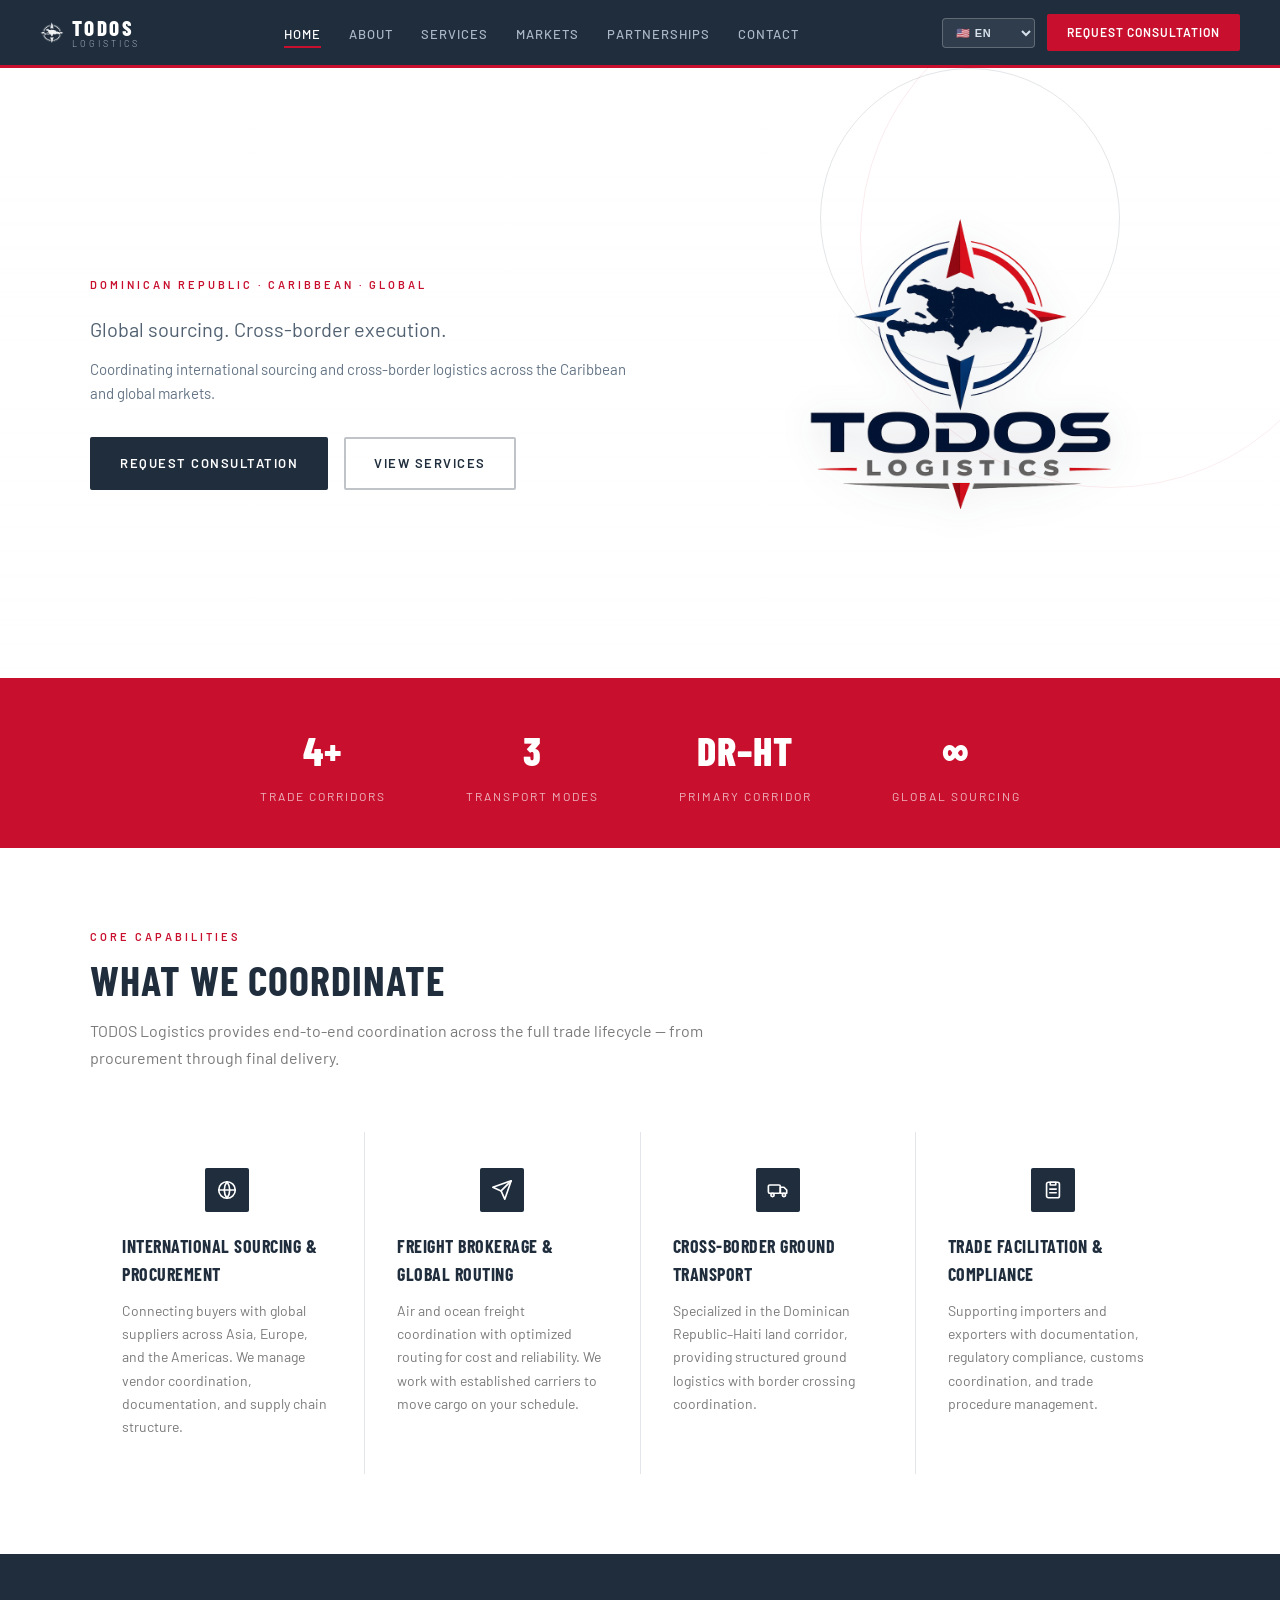
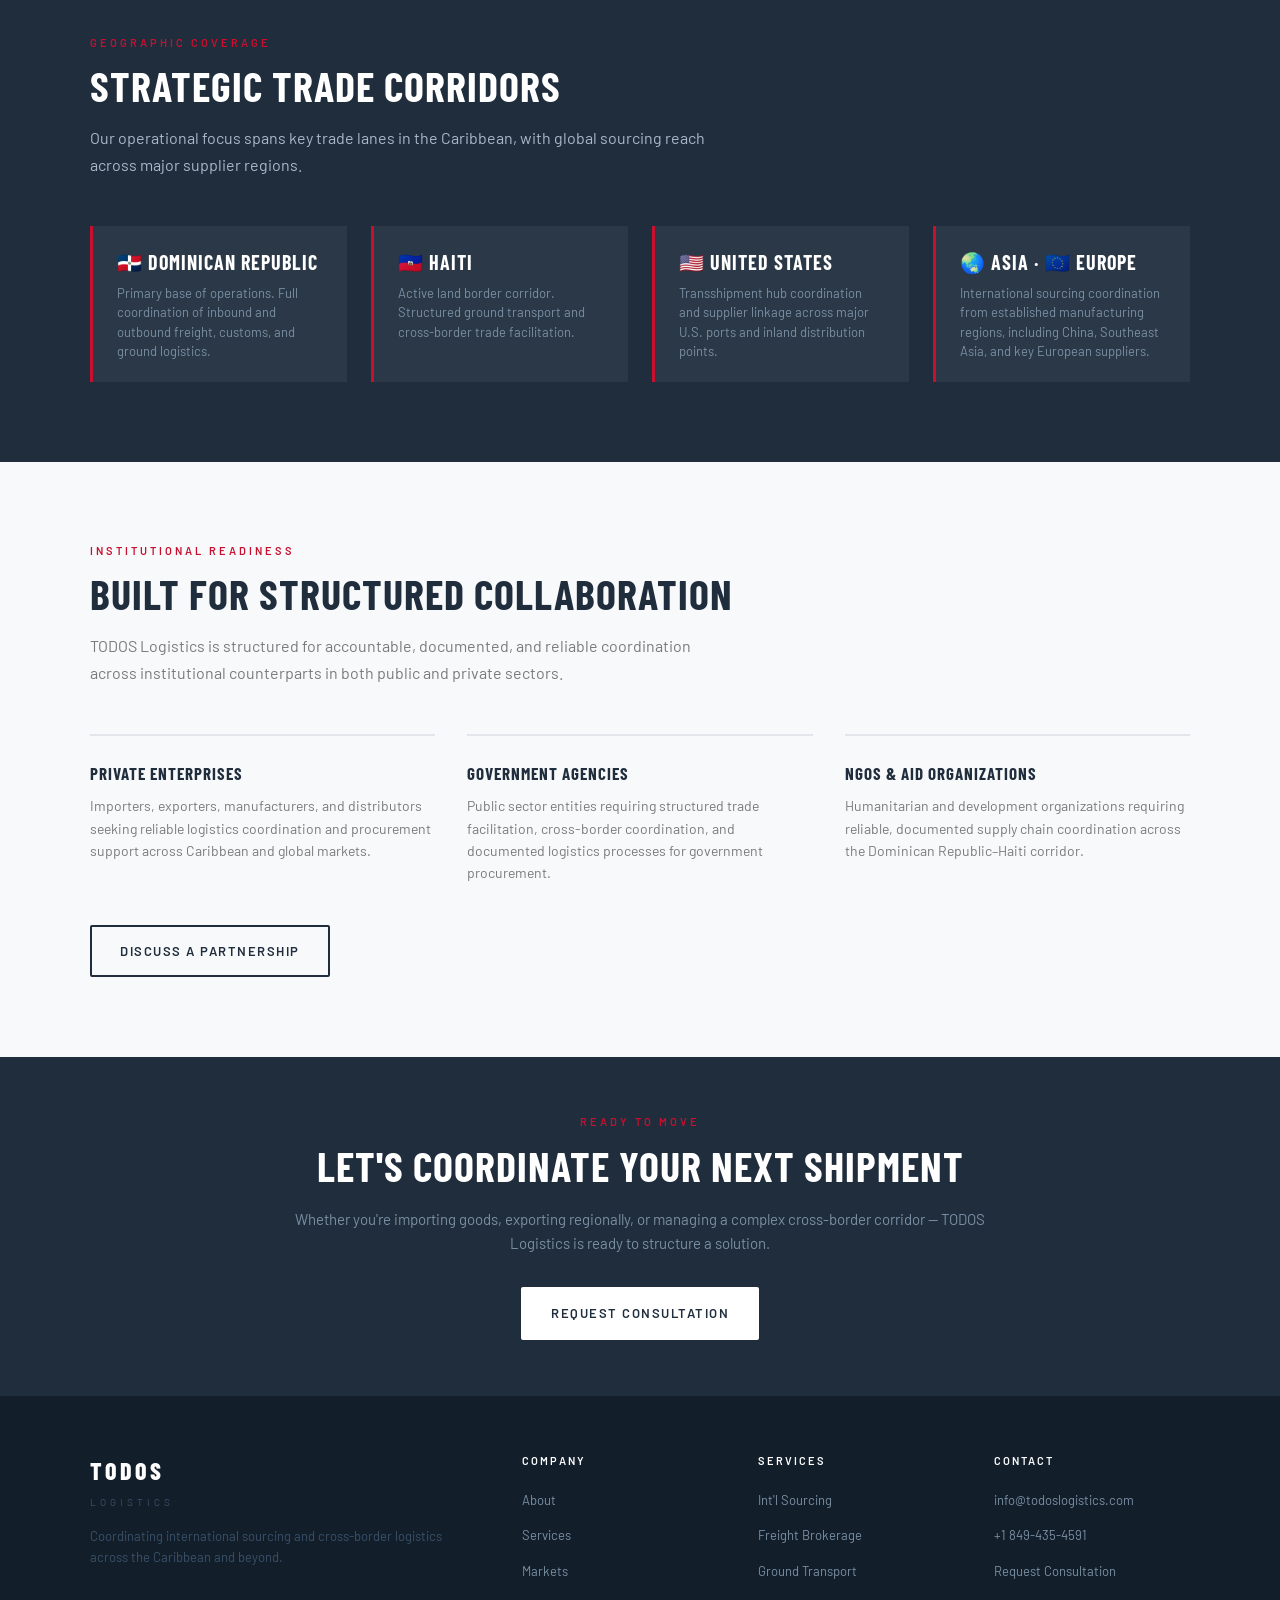
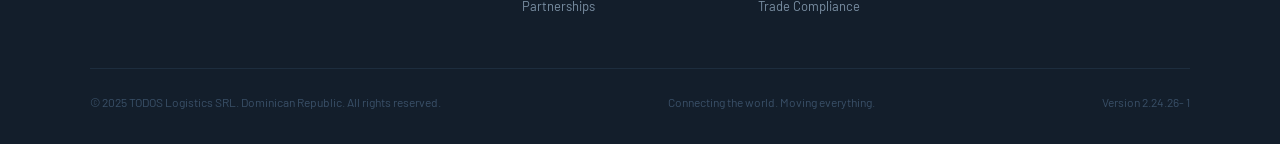
==== commit 62a51eb9: "Update index.html" ====
--- a/index.html
+++ b/index.html
@@ -630,6 +630,7 @@
   <div class="footer-bottom">
     <p data-i18n="footer_copy">© 2025 TODOS Logistics SRL. Dominican Republic. All rights reserved.</p>
     <p data-i18n="footer_tagline_short">Connecting the world. Moving everything.</p>
+    <p>Version 2.24.26- 1</p>
   </div>
 </footer>
 
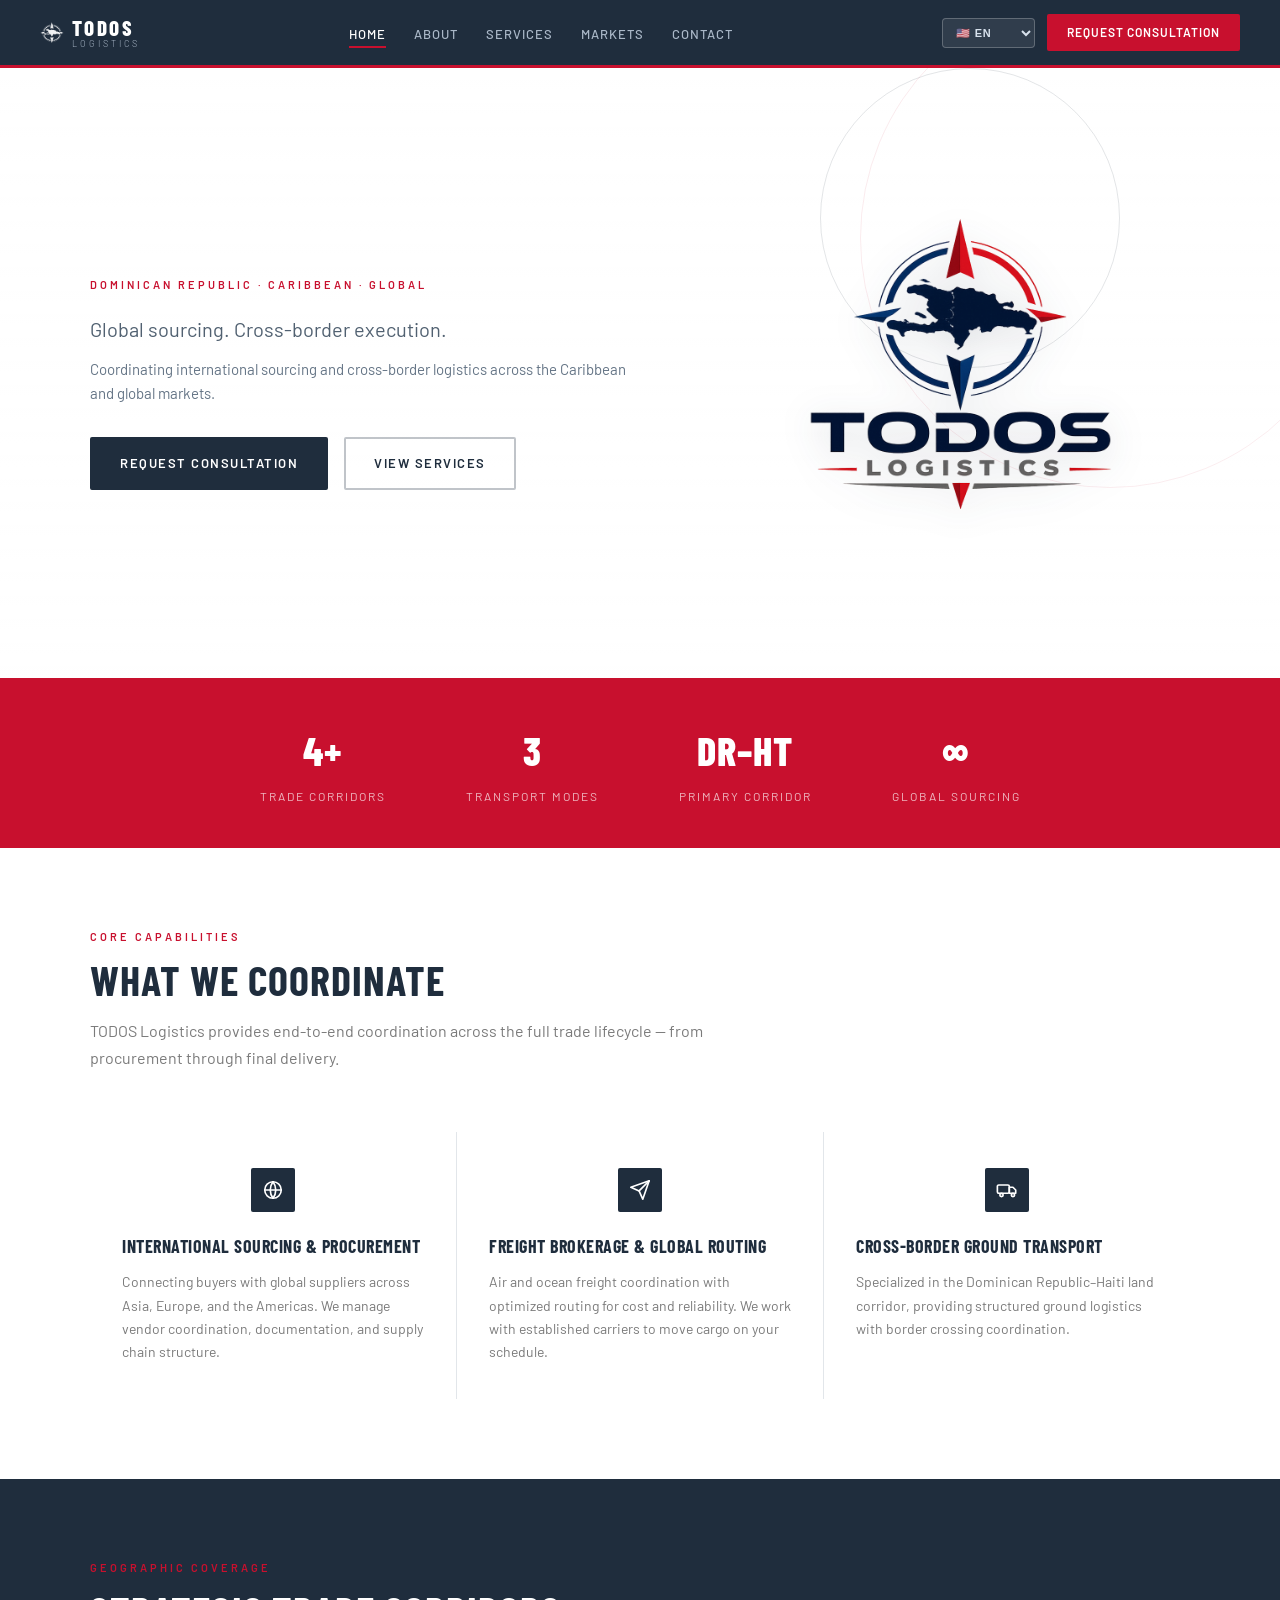
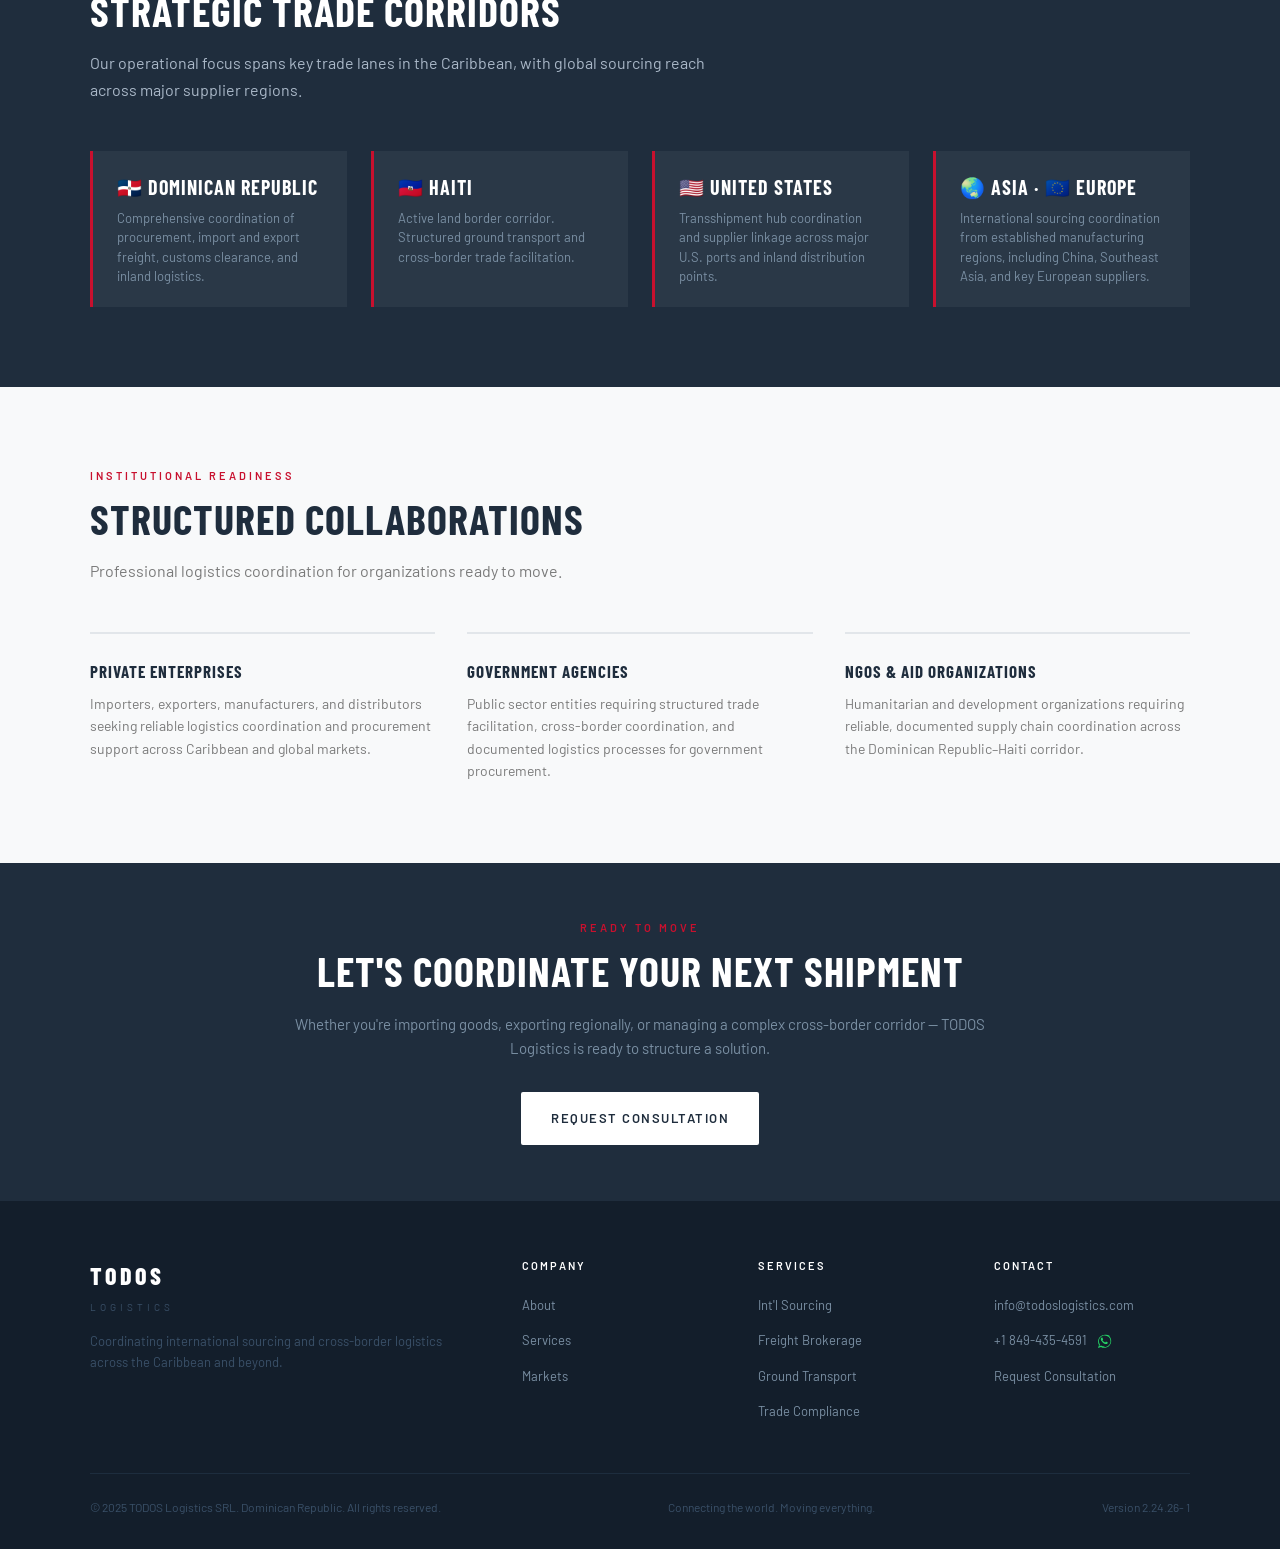
==== commit 47150720: "updated site Market and removed sit." ====
--- a/index.html
+++ b/index.html
@@ -27,7 +27,6 @@
     <li><a href="#" onclick="goPage('about')" data-i18n="nav_about">About</a></li>
     <li><a href="#" onclick="goPage('services')" data-i18n="nav_services">Services</a></li>
     <li><a href="#" onclick="goPage('markets')" data-i18n="nav_markets">Markets</a></li>
-    <li><a href="#" onclick="goPage('partnerships')" data-i18n="nav_partnerships">Partnerships</a></li>
     <li><a href="#" onclick="goPage('contact')" data-i18n="nav_contact">Contact</a></li>
   </ul>
 
@@ -134,18 +133,6 @@
           <p class="cap-title" data-i18n="cap3_title">Cross-Border Ground Transport</p>
           <p class="cap-desc" data-i18n="cap3_desc">Specialized in the Dominican Republic–Haiti land corridor, providing structured ground logistics with border crossing coordination.</p>
         </div>
-        <div class="cap-card">
-          <div class="cap-icon" aria-hidden="true">
-            <svg viewBox="0 0 24 24" fill="none" stroke="currentColor" stroke-width="1.8" stroke-linecap="round" stroke-linejoin="round">
-              <rect x="5" y="3.5" width="14" height="17" rx="2"></rect>
-              <path d="M9 3.5h6v3H9z"></path>
-              <path d="M8.5 11h7"></path>
-              <path d="M8.5 15h7"></path>
-            </svg>
-          </div>
-          <p class="cap-title" data-i18n="cap4_title">Trade Facilitation & Compliance</p>
-          <p class="cap-desc" data-i18n="cap4_desc">Supporting importers and exporters with documentation, regulatory compliance, customs coordination, and trade procedure management.</p>
-        </div>
       </div>
     </div>
   </section>
@@ -159,7 +146,7 @@
       <div class="corridors-grid">
         <div class="corridor-card">
           <p class="corridor-country" data-i18n="corr1_country">🇩🇴 Dominican Republic</p>
-          <p class="corridor-desc" data-i18n="corr1_desc">Primary base of operations. Full coordination of inbound and outbound freight, customs, and ground logistics.</p>
+          <p class="corridor-desc" data-i18n="corr1_desc">Comprehensive coordination of procurement, import and export freight, customs clearance, and inland logistics.</p>
         </div>
         <div class="corridor-card">
           <p class="corridor-country" data-i18n="corr2_country">🇭🇹 Haiti</p>
@@ -181,8 +168,8 @@
   <section class="section-bg">
     <div class="section-inner">
       <p class="section-label" data-i18n="inst_label">Institutional Readiness</p>
-      <h2 class="section-title" data-i18n="inst_title">Built for Structured Collaboration</h2>
-      <p class="section-body" data-i18n="inst_body">TODOS Logistics is structured for accountable, documented, and reliable coordination across institutional counterparts in both public and private sectors.</p>
+      <h2 class="section-title" data-i18n="inst_title">Structured Collaborations</h2>
+      <p class="section-body" data-i18n="inst_body">Professional logistics coordination for organizations ready to move.</p>
       <div class="inst-grid">
         <div class="inst-card">
           <p class="inst-type" data-i18n="inst1_type">Private Enterprises</p>
@@ -196,9 +183,6 @@
           <p class="inst-type" data-i18n="inst3_type">NGOs & Aid Organizations</p>
           <p class="inst-desc" data-i18n="inst3_desc">Humanitarian and development organizations requiring reliable, documented supply chain coordination across the Dominican Republic–Haiti corridor.</p>
         </div>
-      </div>
-      <div style="margin-top:40px;">
-        <a href="#" class="btn-outline-navy" onclick="goPage('partnerships')" data-i18n="cta_partner">Discuss a Partnership</a>
       </div>
     </div>
   </section>
@@ -400,7 +384,7 @@
 <!-- ═══ MARKETS PAGE ═══ -->
 <div class="page" id="page-markets">
 
-  <div class="page-hero">
+  <div class="page-hero page-hero-light">
     <div class="page-hero-inner">
       <p class="page-hero-eyebrow" data-i18n="nav_markets">Markets</p>
       <h1 data-i18n="markets_h1">Where We Operate</h1>
@@ -420,7 +404,13 @@
         </div>
         <div class="market-card">
           <p class="market-region" data-i18n="m2_region">Haiti</p>
-          <p class="market-detail" data-i18n="m2_detail">Active market via the DR–Haiti land border corridor. We coordinate formal trade across the Dajabón–Ouanaminthe and Jimani–Malpasse crossings, supporting both private commercial trade and NGO supply chains.</p>
+          <p class="market-detail" data-i18n="m2_intro">Active market via the DR–Haiti land border corridor. We coordinate formal trade across:</p>
+          <ul class="market-crossings">
+            <li data-i18n="m2_cross_1">Dajabón (DR) – Ouanaminthe (Haiti)</li>
+            <li data-i18n="m2_cross_2">Jimaní (DR) – Malpasse (Haiti)</li>
+            <li data-i18n="m2_cross_3">Élias Piña (DR) – Belladère (Haiti)</li>
+            <li data-i18n="m2_cross_4">Pedernales (DR) – Anse-à-Pitres (Haiti)</li>
+          </ul>
         </div>
         <div class="market-card">
           <p class="market-region" data-i18n="m3_region">United States</p>
@@ -461,68 +451,6 @@
 
 </div>
 
-<!-- ═══ PARTNERSHIPS PAGE ═══ -->
-<div class="page" id="page-partnerships">
-
-  <div class="page-hero">
-    <div class="page-hero-inner">
-      <p class="page-hero-eyebrow" data-i18n="nav_partnerships">Partnerships</p>
-      <h1 data-i18n="partners_h1">Working With<br>Structured Counterparts</h1>
-      <p data-i18n="partners_hero_p">We are built for accountable, documented collaboration with organizations that require reliable logistics coordination.</p>
-    </div>
-  </div>
-
-  <section>
-    <div class="section-inner">
-      <p class="section-label" data-i18n="partners_who_label">Who We Work With</p>
-      <h2 class="section-title" data-i18n="partners_who_title">Three Institutional Audiences</h2>
-      <p class="section-body" style="margin-bottom:0;" data-i18n="partners_who_body">TODOS Logistics is designed to serve organizations across the public, private, and civil society sectors — with a consistent commitment to operational discipline and transparency.</p>
-      <div class="partner-tiers">
-        <div class="partner-card">
-          <p class="partner-type" data-i18n="pt1_type">Private Enterprises</p>
-          <p class="partner-desc" data-i18n="pt1_desc">We work with importers, exporters, distributors, and manufacturers who need structured logistics coordination without the overhead of an in-house logistics team.</p>
-          <ul class="partner-bullets">
-            <li data-i18n="pt1_b1">Caribbean-based importers and distributors</li>
-            <li data-i18n="pt1_b2">Manufacturers sourcing from international suppliers</li>
-            <li data-i18n="pt1_b3">Exporters accessing Caribbean and regional markets</li>
-            <li data-i18n="pt1_b4">Trading companies managing multi-corridor supply chains</li>
-          </ul>
-        </div>
-        <div class="partner-card">
-          <p class="partner-type" data-i18n="pt2_type">Government Agencies</p>
-          <p class="partner-desc" data-i18n="pt2_desc">We support public sector procurement and logistics coordination with full documentation, compliance, and process transparency required for government engagements.</p>
-          <ul class="partner-bullets">
-            <li data-i18n="pt2_b1">Government procurement and supply chain offices</li>
-            <li data-i18n="pt2_b2">Public sector infrastructure projects requiring international sourcing</li>
-            <li data-i18n="pt2_b3">Border management and trade facilitation agencies</li>
-            <li data-i18n="pt2_b4">Ministries coordinating cross-border trade policy implementation</li>
-          </ul>
-        </div>
-        <div class="partner-card">
-          <p class="partner-type" data-i18n="pt3_type">NGOs & Aid Organizations</p>
-          <p class="partner-desc" data-i18n="pt3_desc">Humanitarian and development organizations operating in the Caribbean — particularly in Haiti — require logistics partners who understand the corridor and can deliver with documentation and accountability.</p>
-          <ul class="partner-bullets">
-            <li data-i18n="pt3_b1">Humanitarian supply chain coordination (DR–Haiti corridor)</li>
-            <li data-i18n="pt3_b2">Development program procurement support</li>
-            <li data-i18n="pt3_b3">Emergency logistics coordination and routing</li>
-            <li data-i18n="pt3_b4">Full chain-of-custody documentation for donor compliance</li>
-          </ul>
-        </div>
-      </div>
-    </div>
-  </section>
-
-  <section class="section-bg">
-    <div class="section-inner" style="text-align:center; max-width:700px; margin:0 auto;">
-      <p class="section-label" style="text-align:center;" data-i18n="partners_cta_label">Start a Conversation</p>
-      <h2 class="section-title" style="text-align:center; margin-bottom:16px;" data-i18n="partners_cta_title">Ready to Coordinate?</h2>
-      <p style="font-size:16px; color:var(--gray); margin-bottom:32px;" data-i18n="partners_cta_body">Whether you represent a private organization, a government agency, or an NGO — we welcome the opportunity to discuss how TODOS Logistics can support your trade and logistics requirements.</p>
-      <a href="#" class="btn-primary" onclick="goPage('contact')" data-i18n="cta_consult">Request Consultation</a>
-    </div>
-  </section>
-
-</div>
-
 <!-- ═══ CONTACT PAGE ═══ -->
 <div class="page" id="page-contact">
 
@@ -546,11 +474,14 @@
         </div>
         <div class="contact-info-item">
           <p class="contact-info-label" data-i18n="contact_phone_label">Phone</p>
-          <p class="contact-info-value"><a href="tel:+18494354591" style="color:var(--navy); text-decoration:none;" data-i18n="contact_phone_val">+1 849-435-4591</a></p>
-        </div>
-        <div class="contact-info-item">
-          <p class="contact-info-label" data-i18n="contact_entity_label">Entity</p>
-          <p class="contact-info-value" data-i18n="contact_entity_val">Dominican Republic (SRL)</p>
+          <p class="contact-info-value">
+            <a href="tel:+18494354591" style="color:var(--navy); text-decoration:none;" data-i18n="contact_phone_val">+1 849-435-4591</a>
+            <a href="https://wa.me/18494354591" class="whatsapp-link" target="_blank" rel="noopener noreferrer" aria-label="Chat on WhatsApp">
+              <svg viewBox="0 0 16 16" aria-hidden="true">
+                <path d="M13.601 2.326A7.85 7.85 0 0 0 8.013.86C3.65.86.108 4.398.108 8.748c0 1.393.365 2.754 1.057 3.957L0 16l3.38-1.11a7.9 7.9 0 0 0 3.79.965h.003c4.362 0 7.905-3.537 7.905-7.888 0-2.107-.826-4.088-2.323-5.58zM7.172 14.305a6.56 6.56 0 0 1-3.347-.92l-.24-.142-2.005.658.656-1.95-.156-.25a6.54 6.54 0 0 1-1.007-3.505c0-3.62 2.955-6.565 6.59-6.565a6.56 6.56 0 0 1 4.659 1.928 6.54 6.54 0 0 1 1.93 4.651c-.001 3.62-2.957 6.565-6.58 6.565zm3.615-4.906c-.197-.099-1.167-.576-1.348-.642-.181-.066-.313-.099-.446.099-.132.197-.512.642-.627.774-.115.132-.23.148-.427.05-.197-.1-.832-.306-1.585-.977-.586-.522-.981-1.166-1.096-1.363-.115-.197-.012-.304.087-.403.089-.088.197-.23.296-.346.099-.115.132-.197.197-.329.066-.132.033-.247-.017-.346-.05-.099-.446-1.073-.611-1.47-.16-.385-.323-.332-.446-.338-.115-.006-.247-.007-.379-.007a.725.725 0 0 0-.527.247c-.181.197-.69.675-.69 1.646 0 .97.707 1.907.805 2.04.099.132 1.39 2.123 3.37 2.976.471.203.838.324 1.124.415.472.15.902.129 1.242.078.379-.056 1.167-.477 1.332-.938.165-.461.165-.857.116-.938-.05-.082-.181-.132-.379-.23z"/>
+              </svg>
+            </a>
+          </p>
         </div>
         <div class="contact-info-item">
           <p class="contact-info-label" data-i18n="contact_ops_label">Primary Operations</p>
@@ -564,27 +495,15 @@
         <div class="notice-banner" data-i18n="contact_notice">
           All inquiries are handled confidentially. We do not share client information with third parties.
         </div>
-      </div>
-
-      <div>
-        <p class="section-label" data-i18n="contact_direct_label">Direct Contact</p>
-        <div class="notice-banner" style="margin-top:0;" data-i18n="contact_direct_body">
-          For now, please contact us directly by email and include your organization, route, and service needs. We will respond within one business day.
-        </div>
-        <div class="contact-info-item" style="margin-top:18px;">
-          <p class="contact-info-label" data-i18n="contact_email_label">Email</p>
-          <p class="contact-info-value">
-            <a href="mailto:info@todoslogistics.com" style="color:var(--navy); text-decoration:none;">info@todoslogistics.com</a>
-          </p>
-        </div>
-        <div class="contact-info-item">
-          <p class="contact-info-label" data-i18n="contact_phone_label">Phone</p>
-          <p class="contact-info-value">
-            <a href="tel:+18494354591" style="color:var(--navy); text-decoration:none;" data-i18n="contact_phone_val">+1 849-435-4591</a>
-          </p>
-        </div>
-        <div class="notice-banner" data-i18n="team_cards_coming">
-          Team contact cards are being prepared and will be added in a future update.
+        <div class="map-wrap">
+          <p class="section-label">Santo Domingo</p>
+          <iframe
+            title="Santo Domingo Map"
+            src="https://maps.google.com/maps?q=Santo%20Domingo%2C%20Dominican%20Republic&t=&z=12&ie=UTF8&iwloc=&output=embed"
+            loading="lazy"
+            referrerpolicy="no-referrer-when-downgrade"
+            allowfullscreen>
+          </iframe>
         </div>
       </div>
     </div>
@@ -606,7 +525,6 @@
         <li><a onclick="goPage('about')" data-i18n="nav_about">About</a></li>
         <li><a onclick="goPage('services')" data-i18n="nav_services">Services</a></li>
         <li><a onclick="goPage('markets')" data-i18n="nav_markets">Markets</a></li>
-        <li><a onclick="goPage('partnerships')" data-i18n="nav_partnerships">Partnerships</a></li>
       </ul>
     </div>
     <div>
@@ -622,7 +540,14 @@
       <p class="footer-col-title" data-i18n="footer_contact">Contact</p>
       <ul class="footer-links">
         <li><a href="mailto:info@todoslogistics.com">info@todoslogistics.com</a></li>
-        <li><a href="tel:+18494354591">+1 849-435-4591</a></li>
+        <li>
+          <a href="tel:+18494354591">+1 849-435-4591</a>
+          <a href="https://wa.me/18494354591" class="whatsapp-link" target="_blank" rel="noopener noreferrer" aria-label="Chat on WhatsApp">
+            <svg viewBox="0 0 16 16" aria-hidden="true">
+              <path d="M13.601 2.326A7.85 7.85 0 0 0 8.013.86C3.65.86.108 4.398.108 8.748c0 1.393.365 2.754 1.057 3.957L0 16l3.38-1.11a7.9 7.9 0 0 0 3.79.965h.003c4.362 0 7.905-3.537 7.905-7.888 0-2.107-.826-4.088-2.323-5.58zM7.172 14.305a6.56 6.56 0 0 1-3.347-.92l-.24-.142-2.005.658.656-1.95-.156-.25a6.54 6.54 0 0 1-1.007-3.505c0-3.62 2.955-6.565 6.59-6.565a6.56 6.56 0 0 1 4.659 1.928 6.54 6.54 0 0 1 1.93 4.651c-.001 3.62-2.957 6.565-6.58 6.565zm3.615-4.906c-.197-.099-1.167-.576-1.348-.642-.181-.066-.313-.099-.446.099-.132.197-.512.642-.627.774-.115.132-.23.148-.427.05-.197-.1-.832-.306-1.585-.977-.586-.522-.981-1.166-1.096-1.363-.115-.197-.012-.304.087-.403.089-.088.197-.23.296-.346.099-.115.132-.197.197-.329.066-.132.033-.247-.017-.346-.05-.099-.446-1.073-.611-1.47-.16-.385-.323-.332-.446-.338-.115-.006-.247-.007-.379-.007a.725.725 0 0 0-.527.247c-.181.197-.69.675-.69 1.646 0 .97.707 1.907.805 2.04.099.132 1.39 2.123 3.37 2.976.471.203.838.324 1.124.415.472.15.902.129 1.242.078.379-.056 1.167-.477 1.332-.938.165-.461.165-.857.116-.938-.05-.082-.181-.132-.379-.23z"/>
+            </svg>
+          </a>
+        </li>
         <li><a onclick="goPage('contact')" data-i18n="cta_consult">Request Consultation</a></li>
       </ul>
     </div>
@@ -658,12 +583,12 @@
       cap4_desc: 'Supporting importers and exporters with documentation, regulatory compliance, customs coordination, and trade procedure management.',
       corr_label: 'Geographic Coverage', corr_title: 'Strategic Trade Corridors',
       corr_body: 'Our operational focus spans key trade lanes in the Caribbean, with global sourcing reach across major supplier regions.',
-      corr1_country: '🇩🇴 Dominican Republic', corr1_desc: 'Primary base of operations. Full coordination of inbound and outbound freight, customs, and ground logistics.',
+      corr1_country: '🇩🇴 Dominican Republic', corr1_desc: 'Comprehensive coordination of procurement, import and export freight, customs clearance, and inland logistics.',
       corr2_country: '🇭🇹 Haiti', corr2_desc: 'Active land border corridor. Structured ground transport and cross-border trade facilitation.',
       corr3_country: '🇺🇸 United States', corr3_desc: 'Transshipment hub coordination and supplier linkage across major U.S. ports and inland distribution points.',
       corr4_country: '🌏 Asia · 🇪🇺 Europe', corr4_desc: 'International sourcing coordination from established manufacturing regions, including China, Southeast Asia, and key European suppliers.',
-      inst_label: 'Institutional Readiness', inst_title: 'Built for Structured Collaboration',
-      inst_body: 'TODOS Logistics is structured for accountable, documented, and reliable coordination across institutional counterparts in both public and private sectors.',
+      inst_label: 'Institutional Readiness', inst_title: 'Structured Collaborations',
+      inst_body: 'Professional logistics coordination for organizations ready to move.',
       inst1_type: 'Private Enterprises', inst1_desc: 'Importers, exporters, manufacturers, and distributors seeking reliable logistics coordination and procurement support across Caribbean and global markets.',
       inst2_type: 'Government Agencies', inst2_desc: 'Public sector entities requiring structured trade facilitation, cross-border coordination, and documented logistics processes for government procurement.',
       inst3_type: 'NGOs & Aid Organizations', inst3_desc: 'Humanitarian and development organizations requiring reliable, documented supply chain coordination across the Dominican Republic–Haiti corridor.',
@@ -705,7 +630,10 @@
       markets_focus_label: 'Operational Regions', markets_focus_title: 'Trade Corridors & Markets',
       markets_focus_body: "TODOS Logistics concentrates its coordination capabilities on the Caribbean's most commercially significant trade routes, while maintaining sourcing reach into global manufacturing and supply regions.",
       m1_region: 'Dominican Republic', m1_detail: 'Primary operational base. The DR serves as our coordination hub for inbound freight, outbound export, and regional distribution. We coordinate across Santo Domingo, Santiago, and key port facilities including Puerto de Haina and Puerto de Caucedo.',
-      m2_region: 'Haiti', m2_detail: 'Active market via the DR–Haiti land border corridor. We coordinate formal trade across the Dajabón–Ouanaminthe and Jimani–Malpasse crossings, supporting both private commercial trade and NGO supply chains.',
+      m2_region: 'Haiti', m2_detail: 'Active market via the DR–Haiti land border corridor. We coordinate formal trade across Dajabón (DR) – Ouanaminthe (Haiti), Jimaní (DR) – Malpasse (Haiti), Élias Piña (DR) – Belladère (Haiti), and Pedernales (DR) – Anse-à-Pitres (Haiti).',
+      m2_intro: 'Active market via the DR–Haiti land border corridor. We coordinate formal trade across:',
+      m2_cross_1: 'Dajabón (DR) – Ouanaminthe (Haiti)', m2_cross_2: 'Jimaní (DR) – Malpasse (Haiti)',
+      m2_cross_3: 'Élias Piña (DR) – Belladère (Haiti)', m2_cross_4: 'Pedernales (DR) – Anse-à-Pitres (Haiti)',
       m3_region: 'United States', m3_detail: 'Key origin and transshipment market for Caribbean imports. We coordinate through Miami, New York/NJ, and other U.S. port gateways for ocean and air freight destined for the Caribbean.',
       m4_region: 'Asia Pacific', m4_detail: 'Primary sourcing region for manufactured goods. We coordinate procurement from China, Vietnam, South Korea, and other established manufacturing centers across the region.',
       m5_region: 'Europe', m5_detail: 'Specialized sourcing for industrial goods, equipment, and premium products from European suppliers, with coordination from key ports including Rotterdam, Hamburg, and Barcelona.',
@@ -768,12 +696,12 @@
       cap4_desc: 'Apoyamos a importadores y exportadores con documentación, cumplimiento normativo, coordinación aduanera y gestión de procedimientos comerciales.',
       corr_label: 'Cobertura Geográfica', corr_title: 'Corredores Comerciales Estratégicos',
       corr_body: 'Nuestro enfoque operativo abarca los principales corredores comerciales del Caribe, con alcance global de abastecimiento.',
-      corr1_country: '🇩🇴 República Dominicana', corr1_desc: 'Base principal de operaciones. Coordinación completa de carga entrante y saliente, aduanas y logística terrestre.',
+      corr1_country: '🇩🇴 República Dominicana', corr1_desc: 'Gestión completa de sus compras, del flete importación y exportación, de trámites aduaneros y de logística terrestre.',
       corr2_country: '🇭🇹 Haití', corr2_desc: 'Corredor fronterizo terrestre activo. Transporte terrestre estructurado y facilitación del comercio transfronterizo.',
       corr3_country: '🇺🇸 Estados Unidos', corr3_desc: 'Coordinación de centros de transbordo y enlace con proveedores a través de principales puertos estadounidenses.',
       corr4_country: '🌏 Asia · 🇪🇺 Europa', corr4_desc: 'Coordinación de abastecimiento internacional desde regiones manufactureras establecidas, incluyendo China, Sudeste Asiático y proveedores europeos clave.',
-      inst_label: 'Preparación Institucional', inst_title: 'Diseñados para la Colaboración Estructurada',
-      inst_body: 'TODOS Logistics está estructurado para una coordinación responsable, documentada y confiable con contrapartes institucionales en sectores público y privado.',
+      inst_label: 'Preparación Institucional', inst_title: 'Colaboraciones estructuradas',
+      inst_body: 'Coordinación logística profesional para empresas y organizaciones listas para avanzar.',
       inst1_type: 'Empresas Privadas', inst1_desc: 'Importadores, exportadores, fabricantes y distribuidores que buscan coordinación logística confiable y apoyo en adquisiciones.',
       inst2_type: 'Entidades Gubernamentales', inst2_desc: 'Entidades del sector público que requieren facilitación comercial estructurada, coordinación transfronteriza y procesos logísticos documentados.',
       inst3_type: 'ONGs y Organizaciones Humanitarias', inst3_desc: 'Organizaciones humanitarias y de desarrollo que requieren coordinación de cadena de suministro confiable y documentada en el corredor RD–Haití.',
@@ -815,7 +743,10 @@
       markets_focus_label: 'Regiones Operativas', markets_focus_title: 'Corredores Comerciales y Mercados',
       markets_focus_body: 'TODOS Logistics concentra sus capacidades de coordinación en las rutas comerciales más significativas del Caribe, manteniendo alcance de abastecimiento en regiones de fabricación global.',
       m1_region: 'República Dominicana', m1_detail: 'Base operativa principal. La RD sirve como nuestro centro de coordinación para carga entrante, exportaciones y distribución regional.',
-      m2_region: 'Haití', m2_detail: 'Mercado activo a través del corredor fronterizo terrestre RD–Haití. Coordinamos comercio formal a través de los cruces de Dajabón–Ouanaminthe y Jimani–Malpasse.',
+      m2_region: 'Haití', m2_detail: 'Mercado activo a través del corredor fronterizo terrestre RD–Haití. Coordinamos comercio formal a través de los cruces Dajabón (RD) – Ouanaminthe (Haití), Jimaní (RD) – Malpasse (Haití), Élias Piña (RD) – Belladère (Haití) y Pedernales (RD) – Anse-à-Pitres (Haití).',
+      m2_intro: 'Mercado activo a través del corredor fronterizo terrestre RD–Haití. Coordinamos comercio formal a través de:',
+      m2_cross_1: 'Dajabón (RD) – Ouanaminthe (Haití)', m2_cross_2: 'Jimaní (RD) – Malpasse (Haití)',
+      m2_cross_3: 'Élias Piña (RD) – Belladère (Haití)', m2_cross_4: 'Pedernales (RD) – Anse-à-Pitres (Haití)',
       m3_region: 'Estados Unidos', m3_detail: 'Mercado clave de origen y transbordo para importaciones al Caribe. Coordinamos a través de Miami, Nueva York/NJ y otras puertas de entrada portuarias de EEUU.',
       m4_region: 'Asia Pacífico', m4_detail: 'Región principal de abastecimiento para bienes manufacturados. Coordinamos adquisiciones de China, Vietnam, Corea del Sur y otros centros de fabricación establecidos.',
       m5_region: 'Europa', m5_detail: 'Abastecimiento especializado para bienes industriales, equipos y productos premium de proveedores europeos, con coordinación desde Rotterdam, Hamburgo y Barcelona.',
@@ -863,13 +794,13 @@
       nav_markets: 'Marchés', nav_partnerships: 'Partenariats', nav_contact: 'Contact',
       cta_consult: 'Demander une consultation', cta_services: 'Voir les services', cta_partner: 'Discuter un partenariat', cta_inquire: 'Renseignez-vous sur ce service',
       hero_eyebrow: 'République Dominicaine · Caraïbes · Mondial',
-      hero_sub: 'Approvisionnement mondial. Exécution transfrontalière.',
-      hero_support: 'Coordination de l\'approvisionnement international et de la logistique transfrontalière dans les Caraïbes et les marchés mondiaux.',
+      hero_sub: 'Sourcing mondial. Logistique sans frontières.',
+      hero_support: 'Depuis la République dominicaine, nous achetons et livrons vos marchandises dans le monde entier.',
       stat_corridors: 'Corridors commerciaux', stat_modes: 'Modes de transport', stat_corridor: 'Corridor principal', stat_global: 'Approvisionnement mondial',
       cap_label: 'Capacités principales', cap_title: 'Ce que nous coordonnons',
       cap_body: 'TODOS Logistics fournit une coordination de bout en bout sur l\'ensemble du cycle commercial — de l\'approvisionnement à la livraison finale.',
       cap1_title: 'Approvisionnement et acquisitions internationaux', cap1_title_short: "Approvisionnement int'l",
-      cap1_desc: 'Mise en relation des acheteurs avec des fournisseurs mondiaux en Asie, Europe et Amériques. Nous gérons la coordination des vendeurs, la documentation et la structure de la chaîne d\'approvisionnement.',
+      cap1_desc: 'Depuis la République dominicaine, nous gérons le sourcing, la documentation et l’acheminement de vos marchandises urgentes. Une plateforme d’approvisionnement mondiale pensée pour les entreprises exigeantes.',
       cap2_title: 'Courtage de fret et routage mondial', cap2_title_short: 'Courtage de fret',
       cap2_desc: 'Coordination du fret aérien et maritime avec des itinéraires optimisés pour le coût et la fiabilité. Nous travaillons avec des transporteurs établis.',
       cap3_title: 'Transport terrestre transfrontalier', cap3_title_short: 'Transport terrestre',
@@ -878,12 +809,12 @@
       cap4_desc: 'Soutien aux importateurs et exportateurs avec la documentation, la conformité réglementaire, la coordination douanière et la gestion des procédures commerciales.',
       corr_label: 'Couverture géographique', corr_title: 'Corridors commerciaux stratégiques',
       corr_body: 'Notre focus opérationnel couvre les principales voies commerciales des Caraïbes, avec une portée mondiale d\'approvisionnement.',
-      corr1_country: '🇩🇴 République Dominicaine', corr1_desc: 'Base d\'opérations principale. Coordination complète du fret entrant et sortant, des douanes et de la logistique terrestre.',
+      corr1_country: '🇩🇴 République Dominicaine', corr1_desc: 'Coordination complète de vos achats, du fret import et export, des formalités douanières et de la logistique terrestre.',
       corr2_country: '🇭🇹 Haïti', corr2_desc: 'Corridor frontalier terrestre actif. Transport terrestre structuré et facilitation du commerce transfrontalier.',
       corr3_country: '🇺🇸 États-Unis', corr3_desc: 'Coordination des centres de transbordement et liaison avec les fournisseurs dans les principaux ports américains.',
       corr4_country: '🌏 Asie · 🇪🇺 Europe', corr4_desc: 'Coordination de l\'approvisionnement international depuis des régions manufacturières établies, notamment la Chine, l\'Asie du Sud-Est et les fournisseurs européens clés.',
-      inst_label: 'Préparation institutionnelle', inst_title: 'Conçu pour la collaboration structurée',
-      inst_body: 'TODOS Logistics est structuré pour une coordination responsable, documentée et fiable avec des contreparties institutionnelles dans les secteurs public et privé.',
+      inst_label: 'Préparation institutionnelle', inst_title: 'Partenariats',
+      inst_body: 'Nous sommes conçus pour une collaboration responsable et documentée avec des organisations qui nécessitent une coordination de leurs achats et une logistique fiable.',
       inst1_type: 'Entreprises privées', inst1_desc: 'Importateurs, exportateurs, fabricants et distributeurs cherchant une coordination logistique fiable et un soutien aux acquisitions.',
       inst2_type: 'Agences gouvernementales', inst2_desc: 'Entités du secteur public nécessitant une facilitation commerciale structurée, une coordination transfrontalière et des processus logistiques documentés.',
       inst3_type: 'ONG et organisations humanitaires', inst3_desc: 'Organisations humanitaires et de développement nécessitant une coordination fiable de la chaîne d\'approvisionnement dans le corridor RD–Haïti.',
@@ -924,11 +855,14 @@
       markets_h1: 'Où nous opérons', markets_hero_p: 'Centré sur les Caraïbes. Connecté mondialement. Structuré pour le commerce sur les corridors qui comptent.',
       markets_focus_label: 'Régions opérationnelles', markets_focus_title: 'Corridors commerciaux et marchés',
       markets_focus_body: 'TODOS Logistics concentre ses capacités de coordination sur les routes commerciales les plus significatives des Caraïbes, tout en maintenant une portée d\'approvisionnement dans les régions de fabrication mondiales.',
-      m1_region: 'République Dominicaine', m1_detail: 'Base opérationnelle principale. La RD sert de hub de coordination pour le fret entrant, les exportations et la distribution régionale.',
-      m2_region: 'Haïti', m2_detail: 'Marché actif via le corridor frontalier terrestre RD–Haïti. Nous coordonnons le commerce formel aux passages de Dajabón–Ouanaminthe et Jimani–Malpasse.',
+      m1_region: 'République Dominicaine', m1_detail: 'La RD sert de base d’approvisionnement et de hub de coordination pour les importations, les exportations et la distribution régionale.',
+      m2_region: 'Haïti', m2_detail: 'Corridor actif via les passages Dajabón (RD) – Ouanaminthe (Haïti), Jimaní (RD) – Malpasse (Haïti), Élias Piña (RD) – Belladère (Haïti) et Pedernales (RD) – Anse-à-Pitres (Haïti), avec coordination du commerce formel.',
+      m2_intro: 'Corridor actif via les passages suivants :',
+      m2_cross_1: 'Dajabón (RD) – Ouanaminthe (Haïti)', m2_cross_2: 'Jimaní (RD) – Malpasse (Haïti)',
+      m2_cross_3: 'Élias Piña (RD) – Belladère (Haïti)', m2_cross_4: 'Pedernales (RD) – Anse-à-Pitres (Haïti)',
       m3_region: 'États-Unis', m3_detail: 'Marché clé d\'origine et de transbordement pour les importations caribéennes. Nous coordonnons via Miami, New York/NJ et d\'autres ports américains.',
       m4_region: 'Asie Pacifique', m4_detail: 'Région principale d\'approvisionnement pour les biens manufacturés. Nous coordonnons les acquisitions de Chine, Vietnam, Corée du Sud et autres centres de fabrication.',
-      m5_region: 'Europe', m5_detail: 'Approvisionnement spécialisé en biens industriels, équipements et produits premium auprès de fournisseurs européens, avec coordination depuis Rotterdam, Hambourg et Barcelone.',
+      m5_region: 'Europe', m5_detail: 'Coordination depuis Roissy ou Madrid pour l’aérien et les ports de France, d’Espagne ou des Pays-Bas.',
       m6_region: 'Région caribéenne', m6_detail: 'Coordination du commerce intra-caribéen sur les marchés CARICOM et les nations insulaires voisines.',
       markets_why_label: 'Pourquoi les Caraïbes', markets_why_title: 'Une région avec des besoins commerciaux structurels',
       markets_why_p1: 'Les Caraïbes sont fortement dépendantes des importations, avec une capacité manufacturière domestique limitée et une forte demande d\'infrastructure logistique coordonnée.',
--- a/styles.css
+++ b/styles.css
@@ -531,6 +531,13 @@
   text-transform: uppercase; color: var(--white); margin-bottom: 10px;
 }
 .market-detail { font-size: 13px; color: #7a8fa3; line-height: 1.6; }
+.market-crossings {
+  margin: 10px 0 0 18px;
+  color: #7a8fa3;
+  font-size: 13px;
+  line-height: 1.6;
+}
+.market-crossings li { margin-bottom: 4px; }
 
 /* ─── PARTNERSHIPS ─── */
 .partner-tiers {
@@ -563,8 +570,11 @@
 
 /* ─── CONTACT ─── */
 .contact-layout {
-  display: grid; grid-template-columns: 1fr 2fr; gap: 64px;
-  max-width: 1100px; margin: 0 auto;
+  display: grid;
+  grid-template-columns: 1fr;
+  gap: 32px;
+  max-width: 900px;
+  margin: 0 auto;
 }
 .contact-info { }
 .contact-info-item { margin-bottom: 28px; }
@@ -573,6 +583,13 @@
   text-transform: uppercase; color: var(--red); margin-bottom: 4px;
 }
 .contact-info-value { font-size: 15px; color: var(--navy); }
+.map-wrap { margin-top: 10px; }
+.map-wrap iframe {
+  width: 100%;
+  height: 320px;
+  border: 1px solid var(--border);
+  border-radius: 8px;
+}
 
 .contact-form { display: grid; gap: 16px; }
 .form-row { display: grid; grid-template-columns: 1fr 1fr; gap: 16px; }
@@ -610,6 +627,10 @@
   background: var(--navy); padding: 64px 40px 56px;
   border-bottom: 3px solid var(--red);
 }
+.page-hero.page-hero-light {
+  background: var(--white);
+  border-bottom: 1px solid var(--border);
+}
 .page-hero-inner { max-width: 1100px; margin: 0 auto; }
 .page-hero-eyebrow {
   font-size: 11px; font-weight: 600; letter-spacing: 3px;
@@ -622,6 +643,8 @@
   color: var(--white); margin-bottom: 16px;
 }
 .page-hero p { font-size: 17px; color: #7a8fa3; max-width: 560px; }
+.page-hero.page-hero-light h1 { color: var(--navy); }
+.page-hero.page-hero-light p { color: var(--gray); }
 
 /* ─── FOOTER ─── */
 footer {
@@ -653,6 +676,20 @@
   transition: color .2s; cursor: pointer;
 }
 .footer-links a:hover { color: var(--white); }
+.whatsapp-link {
+  display: inline-flex;
+  align-items: center;
+  justify-content: center;
+  margin-left: 8px;
+  color: #25d366 !important;
+  vertical-align: middle;
+}
+.whatsapp-link svg {
+  width: 14px;
+  height: 14px;
+  fill: currentColor;
+  display: block;
+}
 .footer-bottom {
   max-width: 1100px; margin: 40px auto 0;
   border-top: 1px solid #1d2d3e; padding-top: 24px;
